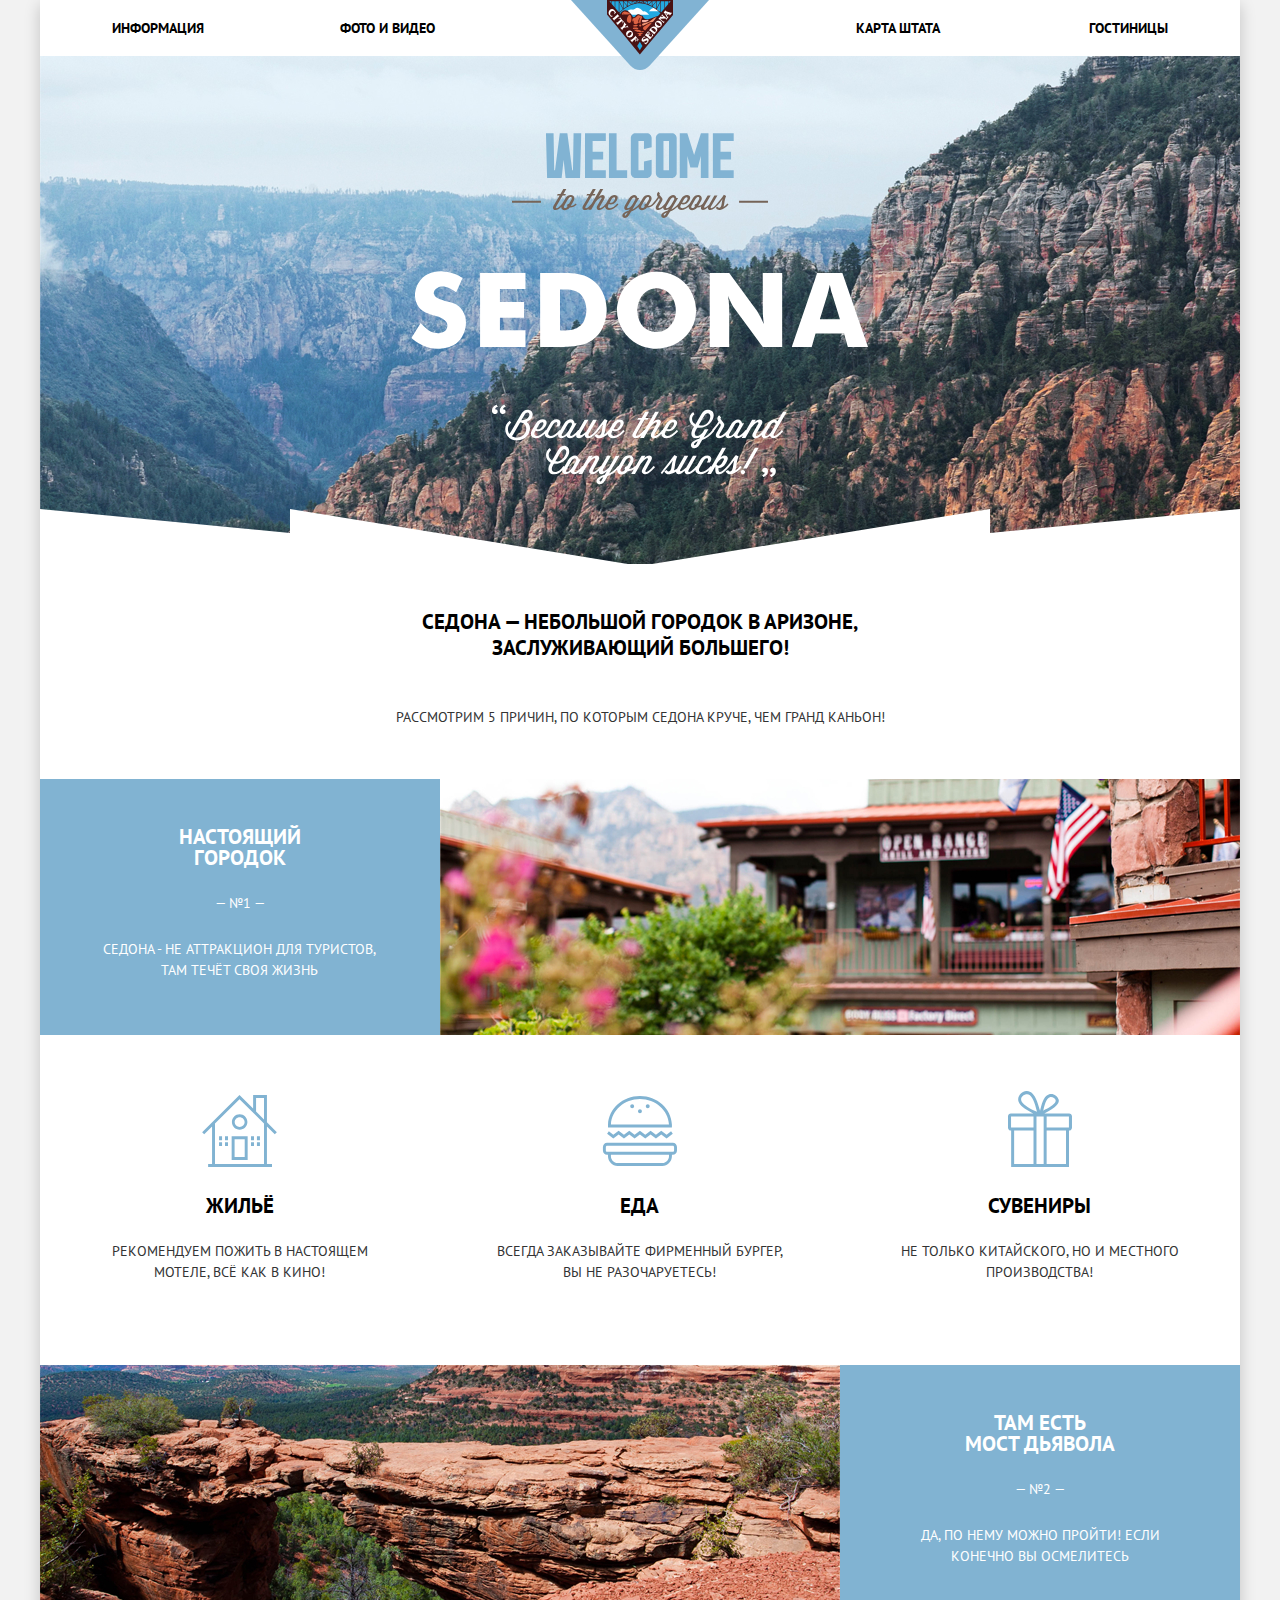
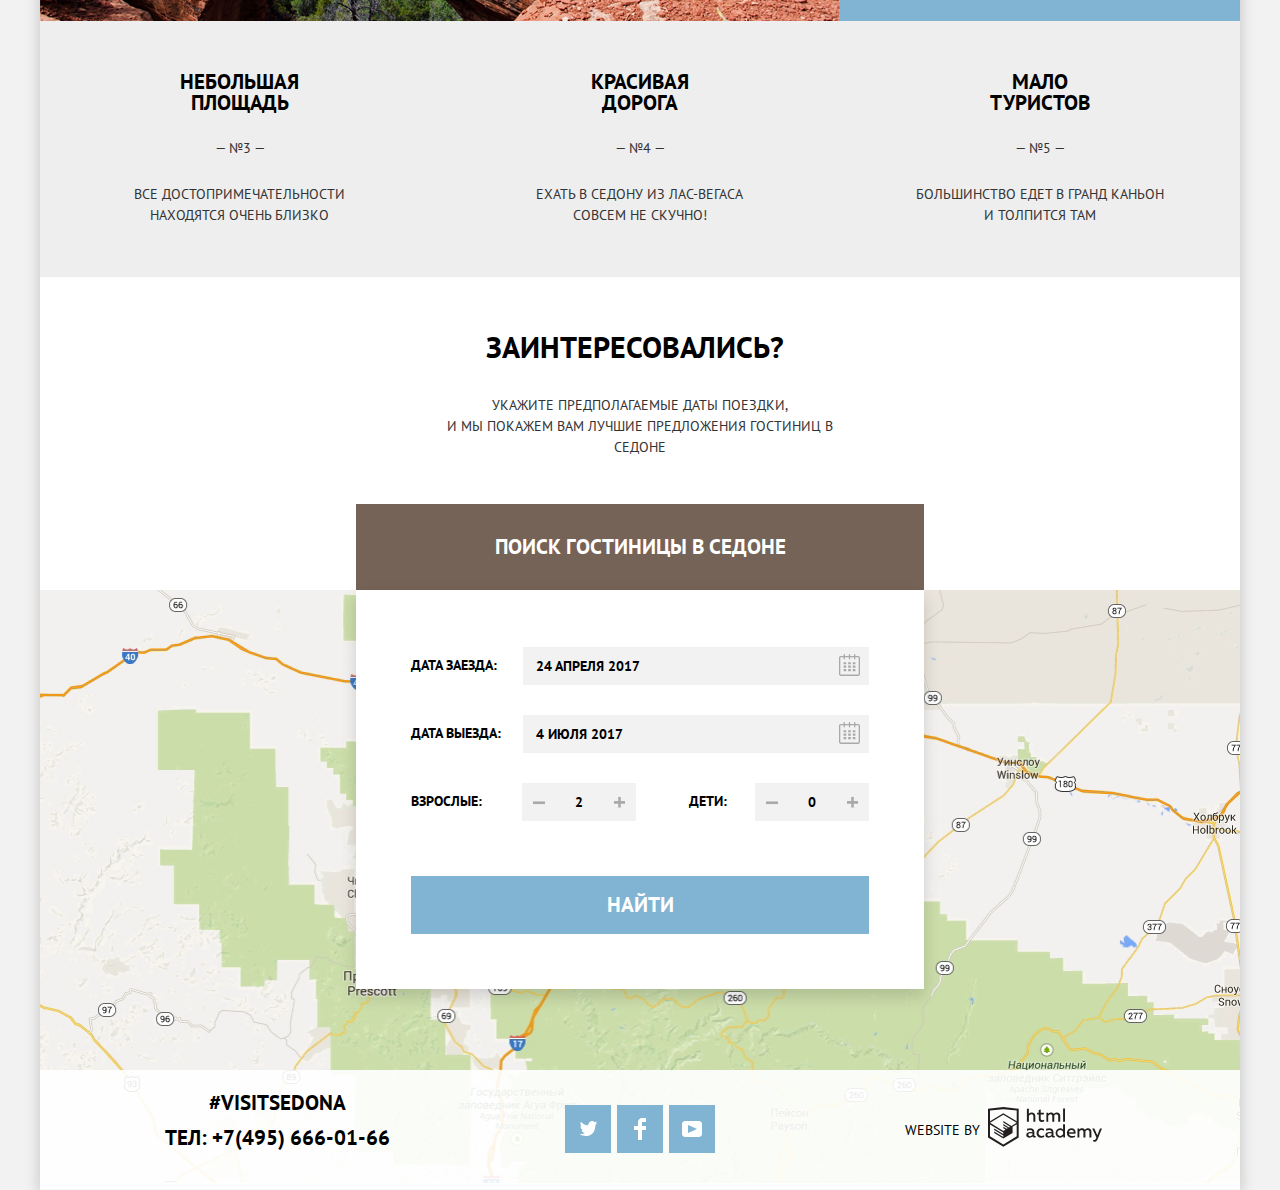
==== index.html @ cb733589 "Добавляет доступную верстку главной страницы" ====
<!DOCTYPE html>
<html class="page" lang="ru">
  <head>
    <meta charset="utf-8">
    <title>HTML Academy: Седона</title>
    <link rel="icon" href="favicon.ico">
    <link rel="apple-touch-icon" href="img/152.png">
    <link href="css/normalize.css" rel="stylesheet">
    <link href="css/style.css" rel="stylesheet">
  </head>

  <body class="container">

    <header class="main-header">
      <nav class="main-navigation">
        <a class="main-header-logo">
          <img src="img/logo.svg" width="138" height="70" alt="Герб города Седона">
        </a>
        <ul class="site-navigation">
          <li class="site-navigation-item"><a href="#">Информация</a></li>
          <li class="site-navigation-item"><a href="#">Фото и видео</a></li>
          <li class="site-navigation-item"><a href="#">Карта штата</a></li>
          <li class="site-navigation-item"><a href="catalog.html">Гостиницы</a></li>
        </ul>
      </nav>
    </header>

    <main class="main-content">
      <h1 class="main-definition">Седона — небольшой городок в Аризоне, заслуживающий большего!</h1>
      <p class="main-description">Рассмотрим 5 причин, по которым Седона круче, чем гранд каньон!</p>
      <section class="features">
        <h2 class="hidden">Достоинства Седоны</h2>
        <ul class="features-list">
          <li class="feature-item first">
            <div class="feature-description">
              <h3>Настоящий городок</h3>
              <p class="feature-number">— №1 —</p>
              <p class="feature-clarification">Седона - не аттракцион для туристов, там течёт своя жизнь</p>
            </div>
            <img class="feature-image" src="img/everyday-life.jpg" width="800" height="256" alt="Повседневная жизнь в Седоне">
            <ul class="subfeatures-list">
              <li class="subfeatures-item housing">
                <h3>Жильё</h3>
                <p class="feature-clarification">Рекомендуем пожить в настоящем мотеле, всё как в кино!</p>
              </li>
              <li class="subfeatures-item food">
                <h3>Еда</h3>
                <p class="feature-clarification">Всегда заказывайте фирменный бургер, вы не разочаруетесь!</p>
              </li>
              <li class="subfeatures-item souvenirs">
                <h3>Сувениры</h3>
                <p class="feature-clarification">Не только китайского, но и местного производства!</p>
              </li>
            </ul>
          </li>
          <li class="feature-item second">
            <div class="feature-description">
              <h3>Там есть Мост дьявола</h3>
              <p  class="feature-number"> — №2 —</p>
              <p class="feature-clarification">Да, по нему можно пройти! Если конечно вы осмелитесь</p>
            </div>
            <img class="feature-image" src="img/devil-bridge.jpg" width="800" height="256" alt="Мост Дьявола">
          </li>
          <li class="feature-item-no-pic">
            <h3>Небольшая площадь</h3>
            <p  class="feature-number">— №3 —</p>
            <p class="feature-clarification">Все достопримечательности находятся очень близко</p>
          </li>
          <li class="feature-item-no-pic">
            <h3>Красивая дорога</h3>
            <p  class="feature-number">— №4 —</p>
            <p class="feature-clarification">Ехать в седону из Лас-Вегаса совсем не скучно!</p>
          </li>
          <li class="feature-item-no-pic">
            <h3>Мало туристов</h3>
            <p  class="feature-number">— №5 —</p>
            <p class="feature-clarification">Большинство едет в гранд каньон и толпится там</p>
          </li>
        </ul>
      </section>
      <section class="hotel">
        <p class="hotel-interest">Заинтересовались?</p>
        <p class="clarification">Укажите предполагаемые даты поездки,<br> и мы покажем вам лучшие предложения гостиниц в Cедоне</p>
        <h2 class="hidden">Поиск гостиницы в Седоне</h2>
        <a class="hotel-search" href="form.html">Поиск гостиницы в Седоне</a>
        <form class="hotel-form" method="post" action="https://echo.htmlacademy.ru">
          <div class="hotel-field">
            <label class="hotel-form-arrival" for="arrival">Дата заезда:</label>
            <div class="hotel-form-field">
              <button class="hotel-calendar" type="button">
                <svg width="21" height="23" viewBox="0 0 21 23" fill="none" xmlns="http://www.w3.org/2000/svg">
                  <path fill-rule="evenodd" clip-rule="evenodd" d="M16.406 3.02498H19.251C20.217 3.02498 21 3.84698 21 4.86198V21.164C21 22.179 20.217 23 19.251 23H1.75C0.784 23 0 22.179 0 21.164V4.86198C0 3.84698 0.784 3.02498 1.75 3.02498H4.593V1.64798C4.593 1.26698 4.887 0.958984 5.25 0.958984C5.612 0.958984 5.906 1.26698 5.906 1.64798V3.02498H9.844V1.64798C9.844 1.26698 10.138 0.958984 10.501 0.958984C10.862 0.958984 11.156 1.26698 11.156 1.64798V3.02498H15.094V1.64798C15.094 1.26698 15.387 0.958984 15.75 0.958984C16.112 0.958984 16.406 1.26698 16.406 1.64798V3.02498ZM19.5646 21.484C19.6466 21.3979 19.691 21.2828 19.688 21.164H19.689V4.86198C19.689 4.60898 19.493 4.40298 19.252 4.40298H16.407V5.78098C16.407 6.16198 16.113 6.46998 15.751 6.46998C15.388 6.46998 15.095 6.16198 15.095 5.78098V4.40298H11.157V5.78098C11.157 6.16198 10.863 6.46998 10.502 6.46998C10.139 6.46998 9.845 6.16198 9.845 5.78098V4.40298H5.907V5.78098C5.907 6.16198 5.613 6.46998 5.251 6.46998C4.888 6.46998 4.594 6.16198 4.594 5.78098V4.40298H1.75C1.50263 4.40953 1.30696 4.61458 1.312 4.86198V21.164C1.30696 21.4114 1.50263 21.6164 1.75 21.623H19.251C19.3698 21.6201 19.4826 21.5701 19.5646 21.484Z" fill="#A9A9A9"/>
                  <path fill-rule="evenodd" clip-rule="evenodd" d="M4.59399 9.2251H7.21899V11.2911H4.59399V9.2251ZM4.59399 12.6681H7.21899V14.7351H4.59399V12.6681ZM7.21899 16.1121H4.59399V18.1781H7.21899V16.1121ZM9.18799 16.1121H11.813V18.1781H9.18799V16.1121ZM11.813 12.6681H9.18799V14.7351H11.813V12.6681ZM9.18799 9.2251H11.813V11.2911H9.18799V9.2251ZM16.406 16.1121H13.781V18.1781H16.406V16.1121ZM13.781 12.6681H16.406V14.7351H13.781V12.6681ZM16.406 9.2251H13.781V11.2911H16.406V9.2251Z" fill="#A9A9A9"/>
                </svg>
              </button>
              <input class="hotel-input-date" type="text" id="arrival" placeholder="24 апреля 2017">
            </div>
          </div>
          <div class="hotel-field">
            <label class="hotel-form-departure" for="departure">Дата выезда:</label>
            <div class="hotel-form-field">
              <button class="hotel-calendar" type="button">
                <svg width="21" height="23" viewBox="0 0 21 23" fill="none" xmlns="http://www.w3.org/2000/svg">
                  <path fill-rule="evenodd" clip-rule="evenodd" d="M16.406 3.02498H19.251C20.217 3.02498 21 3.84698 21 4.86198V21.164C21 22.179 20.217 23 19.251 23H1.75C0.784 23 0 22.179 0 21.164V4.86198C0 3.84698 0.784 3.02498 1.75 3.02498H4.593V1.64798C4.593 1.26698 4.887 0.958984 5.25 0.958984C5.612 0.958984 5.906 1.26698 5.906 1.64798V3.02498H9.844V1.64798C9.844 1.26698 10.138 0.958984 10.501 0.958984C10.862 0.958984 11.156 1.26698 11.156 1.64798V3.02498H15.094V1.64798C15.094 1.26698 15.387 0.958984 15.75 0.958984C16.112 0.958984 16.406 1.26698 16.406 1.64798V3.02498ZM19.5646 21.484C19.6466 21.3979 19.691 21.2828 19.688 21.164H19.689V4.86198C19.689 4.60898 19.493 4.40298 19.252 4.40298H16.407V5.78098C16.407 6.16198 16.113 6.46998 15.751 6.46998C15.388 6.46998 15.095 6.16198 15.095 5.78098V4.40298H11.157V5.78098C11.157 6.16198 10.863 6.46998 10.502 6.46998C10.139 6.46998 9.845 6.16198 9.845 5.78098V4.40298H5.907V5.78098C5.907 6.16198 5.613 6.46998 5.251 6.46998C4.888 6.46998 4.594 6.16198 4.594 5.78098V4.40298H1.75C1.50263 4.40953 1.30696 4.61458 1.312 4.86198V21.164C1.30696 21.4114 1.50263 21.6164 1.75 21.623H19.251C19.3698 21.6201 19.4826 21.5701 19.5646 21.484Z" fill="#A9A9A9"/>
                  <path fill-rule="evenodd" clip-rule="evenodd" d="M4.59399 9.2251H7.21899V11.2911H4.59399V9.2251ZM4.59399 12.6681H7.21899V14.7351H4.59399V12.6681ZM7.21899 16.1121H4.59399V18.1781H7.21899V16.1121ZM9.18799 16.1121H11.813V18.1781H9.18799V16.1121ZM11.813 12.6681H9.18799V14.7351H11.813V12.6681ZM9.18799 9.2251H11.813V11.2911H9.18799V9.2251ZM16.406 16.1121H13.781V18.1781H16.406V16.1121ZM13.781 12.6681H16.406V14.7351H13.781V12.6681ZM16.406 9.2251H13.781V11.2911H16.406V9.2251Z" fill="#A9A9A9"/>
                </svg>
              </button>
              <input class="hotel-input-date" type="text" id="departure" placeholder="4 июля 2017">
            </div>
          </div>
          <div class="hotel-field">
            <label class="hotel-label-adults" for="adults">Взрослые:</label>
            <div class="hotel-counter-wrapper">
              <button class="hotel-counter-add" type="button">
                <svg width="11" height="11" viewBox="0 0 11 11" fill="none" xmlns="http://www.w3.org/2000/svg">
                  <path fill-rule="evenodd" clip-rule="evenodd" d="M4.23086 6.76932V11H6.76932V6.76932H11V4.23086H6.76932V0H4.23085V4.23086H0V6.76932H4.23086Z" fill="#A9A9A9"/>
                </svg>
              </button>
              <button class="hotel-counter-del" type="button">
                <svg width="12" height="3" viewBox="0 0 12 3" fill="none" xmlns="http://www.w3.org/2000/svg">
                  <rect width="12" height="3" fill="#A9A9A9"/>
                </svg>
              </button>
              <input class="hotel-input-people" type="text" id="adults" placeholder="2">
            </div>
            <label class="hotel-label-children" for="children">Дети:</label>
            <div class="hotel-counter-wrapper">
              <button class="hotel-counter-add" type="button">
                <svg width="11" height="11" viewBox="0 0 11 11" fill="none" xmlns="http://www.w3.org/2000/svg">
                  <path fill-rule="evenodd" clip-rule="evenodd" d="M4.23086 6.76932V11H6.76932V6.76932H11V4.23086H6.76932V0H4.23085V4.23086H0V6.76932H4.23086Z" fill="#A9A9A9"/>
                </svg>
              </button>
              <button class="hotel-counter-del" type="button">
                <svg width="12" height="3" viewBox="0 0 12 3" fill="none" xmlns="http://www.w3.org/2000/svg">
                  <rect width="12" height="3" fill="#A9A9A9"/>
                </svg>
              </button>
              <input class="hotel-input-people" type="text" id="children" placeholder="0">
            </div>
          </div>
          <button class="hotel-find-button" type="submit">Найти</button>
        </form>
      </section>
      <section class="map">
        <img src="img/map.png" width="1200" height="594" alt="Седона на карте США">
      </section>
    </main>

    <footer class="main-footer">
      <section class="footer-contacts">
        <h2 class="hidden">Контакты</h2>
        <p class="hashtag">#visitsedona</p>
        <p class="telephone">тел: <a href="tel:+74956660166">+7(495) 666-01-66</a></p>
      </section>
      <section class="footer-socials">
        <h2 class="hidden">Мы в социальных сетях</h2>
        <ul>
          <li>
            <a class="social-button" href="#">
              <span class="hidden">Twitter</span>
              <svg aria-hidden="true" focusable="false" width="17" height="17" viewBox="0 0 17 17" fill="none" xmlns="http://www.w3.org/2000/svg">
                <path d="M10.95 1.14409C12.635 0.648089 13.934 1.41409 14.527 2.32309C15.2 2.09209 15.858 1.84209 16.538 1.61509C16.5249 2.30145 16.2117 2.94761 15.681 3.38309C16.366 3.55309 16.985 2.89209 16.985 2.89209C16.816 3.89209 15.979 4.68009 15.422 4.91609C15.191 11.6661 12.247 16.1331 5.34498 15.9981H4.89898C4.48898 15.9981 0.734977 15.5381 0.000976562 14.1111C2.27198 14.3071 3.89398 13.6891 4.69398 12.9341C3.73398 12.6341 2.01498 12.4571 1.71498 9.98409C2.06398 10.0901 2.27898 10.2121 2.90498 10.1031C1.70498 9.24709 0.373977 8.53009 0.447977 6.33009C0.732977 6.65809 1.51498 6.86609 1.78798 6.80209C1.08498 6.56109 -0.182023 3.44209 0.893977 1.85009C2.71198 3.70409 4.62898 5.45609 8.04598 5.62309C8.25398 3.33009 9.18298 1.79309 10.95 1.14409Z" fill="white"/>
              </svg>
            </a>
          </li>
          <li>
            <a class="social-button" href="#">
              <span class="hidden">Facebook</span>
              <svg aria-hidden="true" focusable="false" width="12" height="22" viewBox="0 0 12 22" fill="none" xmlns="http://www.w3.org/2000/svg">
                <path d="M12 4V0H8C5.79086 0 4 1.79086 4 4V8H0V12H4V22H8V12H12V8H8V4H12Z" fill="white"/>
              </svg>
            </a>
          </li>
          <li>
            <a class="social-button" href="#">
              <span class="hidden">YouTube</span>
              <svg aria-hidden="true" focusable="false" width="20" height="16" viewBox="0 0 20 16" fill="none" xmlns="http://www.w3.org/2000/svg">
                <path fill-rule="evenodd" clip-rule="evenodd" d="M3 0H17C18.65 0 20 1.35 20 3V13C20 14.65 18.65 16 17 16H3C1.35 16 0 14.65 0 13V3C0 1.35 1.35 0 3 0ZM6.027 4.002V11.998L15.014 8L6.027 4.002Z" fill="white"/>
              </svg>
            </a>
          </li>
        </ul>
      </section>
      <p class="footer-copyright">
        Website by
        <a href="https://htmlacademy.ru/intensive/htmlcss">
          <svg class="footer-copyright-logo" width="115" height="41" viewBox="0 0 115 41" fill="none" xmlns="http://www.w3.org/2000/svg">
            <path fill-rule="evenodd" clip-rule="evenodd" d="M15.5197 1.05737H15.3509L0 2.71895V31.4945L15.3509 40.8382L30.7018 31.4945V2.71895L15.5197 1.05737ZM77.0183 2.62185H75.0876V15.7311H77.0183V2.62185ZM40.8619 2.63264V7.76843C41.6131 6.9864 42.6386 6.5436 43.7105 6.53843C44.6823 6.47908 45.6329 6.84495 46.3253 7.54479C47.0177 8.24462 47.3866 9.21244 47.3399 10.2068V15.7634H45.367V10.4658C45.4231 9.94897 45.2754 9.43059 44.9566 9.02553C44.6377 8.62047 44.174 8.36218 43.6683 8.3079H43.3518C42.3456 8.36979 41.4321 8.9295 40.9041 9.80764V15.7634H38.8995V2.63264H40.8619ZM77.0183 31.4837H75.2775V30.0595C74.4828 31.1353 73.23 31.7538 71.9119 31.7211C69.4751 31.5528 67.5825 29.4822 67.5825 26.9845C67.5825 24.4867 69.4751 22.4162 71.9119 22.2479C73.1195 22.2052 74.2818 22.7203 75.0771 23.6505V18.3205H77.0183V31.4837ZM47.0656 30.0595C47.263 30.0515 47.4583 30.0152 47.6459 29.9516V31.3866C47.2482 31.5404 46.826 31.6172 46.4009 31.6132C45.6482 31.6769 44.9394 31.2429 44.639 30.5342C43.7036 31.31 42.5302 31.7227 41.3261 31.6995C39.733 31.6995 38.256 30.804 38.256 28.9482C38.256 26.65 40.3661 25.9379 42.1702 25.9379C42.9402 25.9505 43.707 26.0408 44.4596 26.2076V25.884C44.4596 24.805 43.6578 23.9742 42.1491 23.9742C41.0585 23.9764 39.9804 24.2116 38.9839 24.6647V22.8305C40.0678 22.451 41.204 22.2506 42.3495 22.2371C44.8394 22.2371 46.3693 23.4455 46.3693 26.1753V29.4121C46.3546 29.5668 46.401 29.721 46.4981 29.8406C46.5951 29.9601 46.7349 30.035 46.8862 30.0487H47.0656V30.0595ZM40.2711 28.8403C40.298 29.229 40.4761 29.5905 40.7655 29.844C41.055 30.0974 41.4317 30.2217 41.8115 30.189H41.9275C42.8819 30.1906 43.7973 29.8022 44.4702 29.11V27.5779C43.842 27.4414 43.2026 27.3655 42.5605 27.3513C41.5055 27.3513 40.2817 27.7074 40.2817 28.8403H40.2711ZM56.0229 22.9384C55.1962 22.4632 54.2596 22.2246 53.3115 22.2479H52.9422C51.7332 22.2873 50.5891 22.8166 49.7619 23.7192C48.9347 24.6218 48.4923 25.8236 48.5321 27.06V27.5024C48.6957 30.0004 50.805 31.8921 53.2482 31.7318C54.2519 31.7555 55.2477 31.5452 56.1601 31.1168V29.2718C55.3769 29.7215 54.4945 29.9591 53.5963 29.9624C52.5199 30.0288 51.4963 29.4793 50.9385 28.5356C50.3806 27.5918 50.3806 26.4095 50.9385 25.4658C51.4963 24.522 52.5199 23.9725 53.5963 24.039C54.461 24.0357 55.3066 24.2989 56.0229 24.7942V22.9384ZM66.1514 30.0595C66.3488 30.0515 66.5441 30.0152 66.7317 29.9516V31.3866C66.334 31.5404 65.9118 31.6172 65.4867 31.6132C64.734 31.6769 64.0252 31.2429 63.7248 30.5342C62.7894 31.31 61.616 31.7227 60.4119 31.6995C58.8188 31.6995 57.3417 30.804 57.3417 28.9482C57.3417 26.65 59.4518 25.9379 61.256 25.9379C62.0259 25.9505 62.7928 26.0408 63.5454 26.2076V25.884C63.5454 24.805 62.7436 23.9742 61.2349 23.9742C60.1443 23.9764 59.0662 24.2116 58.0697 24.6647V22.8305C59.1536 22.451 60.2897 22.2506 61.4353 22.2371C63.9252 22.2371 65.455 23.4455 65.455 26.1753V29.4121C65.4404 29.5668 65.4868 29.721 65.5838 29.8406C65.6809 29.9601 65.8207 30.035 65.972 30.0487H66.1514V30.0595ZM59.855 29.8481C59.5632 29.5943 59.3837 29.2311 59.3569 28.8403H59.378C59.378 27.7074 60.5385 27.3513 61.6569 27.3513C62.299 27.3655 62.9383 27.4414 63.5665 27.5779V29.11C62.8937 29.8022 61.9782 30.1906 61.0239 30.189H60.9078C60.5263 30.2247 60.1469 30.1019 59.855 29.8481ZM69.3271 26.9305C69.3271 25.2859 70.6308 23.9526 72.239 23.9526L72.2601 24.0066C73.4742 24.0066 74.5742 24.7382 75.0665 25.8732V28.0311C74.5856 29.1871 73.4673 29.9296 72.239 29.9084C70.6308 29.9084 69.3271 28.5752 69.3271 26.9305ZM83.3486 22.2479C86.8408 22.2479 88.0541 25.1395 87.4844 27.7397H80.922C81.1436 29.3582 82.6839 30.0163 84.2876 30.0163C85.2509 30.0196 86.2027 29.8021 87.0729 29.3797V31.1061C86.0736 31.5421 84.9939 31.7519 83.9078 31.7211C81.2385 31.7211 78.8963 30.189 78.8963 26.9521C78.8362 25.7502 79.2482 24.5736 80.0408 23.6841C80.8334 22.7945 81.9408 22.2658 83.1165 22.2155H83.3486V22.2479ZM80.8693 26.1753C80.9704 24.8237 82.1216 23.8104 83.4436 23.9095H83.4858C84.1064 23.8531 84.7196 24.08 85.1612 24.5295C85.6028 24.979 85.8275 25.6051 85.7752 26.24H80.8693V26.1753ZM89.489 31.4621V22.4961H91.2298V23.575C91.9777 22.7197 93.041 22.2229 94.1628 22.2047C95.2951 22.1328 96.3712 22.7163 96.9482 23.7153C97.7407 22.8335 98.8477 22.3161 100.018 22.2803C100.952 22.2327 101.859 22.6011 102.507 23.2901C103.154 23.9792 103.478 24.9213 103.394 25.8732V31.4837H101.39V25.9271C101.437 25.4734 101.306 25.0191 101.024 24.6647C100.743 24.3104 100.336 24.0852 99.8917 24.039H99.6174C98.7512 24.0941 97.9525 24.536 97.4335 25.2474V31.4837H95.4289V25.9271C95.4728 25.47 95.3357 25.0139 95.0481 24.6611C94.7606 24.3082 94.3467 24.088 93.8991 24.0497H93.6881C92.7466 24.1344 91.8915 24.6449 91.3564 25.4416V31.5161H89.5312L89.489 31.4621ZM113.977 22.4745H111.972L109.324 29.2718L106.306 22.4853H104.196L108.417 31.5484L108.237 32.0016C107.72 33.3611 107.003 34.0516 106.053 34.0516C105.75 34.0548 105.447 34.0112 105.156 33.9221V35.6161C105.536 35.7125 105.926 35.7632 106.317 35.7671C107.646 35.7671 108.902 35.0226 109.851 32.6813L113.977 22.4745ZM52.689 6.78658V3.54974L50.7266 4.01369V6.73264H49.144V8.49132H50.7899V12.9905C50.7231 13.817 51.0244 14.6301 51.61 15.2038C52.1955 15.7775 53.0028 16.0505 53.8073 15.9468C54.5996 15.9535 55.3875 15.8259 56.139 15.5692V13.8429C55.5727 14.0781 54.9672 14.199 54.356 14.199C53.2165 14.199 52.689 13.8105 52.689 12.6237V8.5129H55.8541V6.78658H52.689ZM58.3862 15.7526V6.75421H60.1376V7.83316C60.8811 6.97655 61.9403 6.476 63.0601 6.45211C64.1624 6.38099 65.2146 6.93142 65.8032 7.88711C66.5958 7.00534 67.7028 6.48794 68.8734 6.45211C69.8138 6.41462 70.7233 6.79859 71.364 7.50353C72.0046 8.20846 72.3126 9.16418 72.2073 10.1205V15.7418H70.2028V10.1853C70.2499 9.73151 70.1184 9.27721 69.8373 8.92287C69.5561 8.56853 69.1485 8.34334 68.7046 8.29711H68.4619C67.5957 8.35228 66.797 8.7942 66.278 9.50553V15.7418H64.2734V10.1853C64.3206 9.73151 64.1891 9.27721 63.9079 8.92287C63.6268 8.56853 63.2191 8.34334 62.7752 8.29711H62.5326C61.5911 8.38181 60.736 8.89229 60.2009 9.68895V15.7634H58.3862V15.7526ZM28.6972 30.3033L28.7078 30.2968L28.6972 30.3184V30.3033ZM28.6972 18.3205V30.3033L15.3509 38.4321L2.00459 30.3184V18.5147L15.2876 26.6068V28.0311L6.18257 22.5284V23.9418L15.3404 29.5632V31.0629L6.19312 25.4955V26.9521L15.3509 32.5734L24.5826 26.9197V20.8129L28.6972 18.3205ZM28.7078 16.7776L25.0362 18.9355L23.3482 20.0145L15.3087 15.0837V16.4971L22.156 20.7266L22.0083 20.8237L20.9532 21.4063L15.2876 17.9537V19.3995L19.761 22.1184L18.706 22.8413L15.3298 20.7913V22.2047L17.5454 23.5426L15.2982 24.9021L2.11009 16.864L15.3087 8.72869L28.7078 16.7776ZM15.2876 7.27211L28.7078 15.3534V4.56395L15.3615 3.12895L2.01514 4.56395V15.3534L15.2876 7.27211Z" fill="#231F20"/>
          </svg>
        </a>
      </p>
    </footer>

  </body>
</html>
---- css/style.css ----
/* Fonts */
@font-face {
  font-family: "PT Sans";
  src: url("../fonts/PTSans.woff2") format("woff2"), url("../fonts/PTSans.woff") format("woff");
  font-weight: 400;
  font-style: normal;
}

@font-face {
  font-family: "PT Sans";
  src: url("../fonts/PTSans-Bold.woff2") format("woff2"), url("../fonts/PTSans-Bold.woff") format("woff");
  font-weight: 700;
  font-style: normal;
}

/* Global */

.container {
  max-width: 1200px;
  margin: 0 auto;
  padding: 0;
  box-sizing: border-box;
  text-align: center;
  box-shadow: 0px 5px 15px rgba(0, 1, 1, 0.2);
  font-family: "PT Sans", Arial, sans-serif;
  font-size: 14px;
  line-height: 21px;
  font-weight: 700;
  color: var(--basic-black);
  text-transform: uppercase;
  background-color: var(--basic-lightblue);
  background-image: url("../img/index-background.jpg");
  background-position-y: 56px;
  background-repeat: no-repeat;
}

.main-header {
  min-height: 551px;
  background-image: url("../img/welcome.svg");
  background-repeat: no-repeat;
  background-position: center;
  background-position-y: 133px;
  min-height: 564px;
}

.main-header-logo{
  position: absolute;
  left: 50%;
  transform: translateX(-50%);
  margin: 0;
  padding: 0;
}

.main-content {
  background-color: var(--basic-white);
}

.catalog-container {
  background-image: none;
}

.catalog-container .main-navigation::after {
  display: none;
}

.catalog-header {
  background-image: none;
  min-height: 100%;
}

a {
  text-decoration: none;
  margin: 0;
  padding: 0;
}

img {
  max-width: 100%;
  height: auto;
  object-fit: cover;
}

.page {
  height: 100%;
  background-color: var(--basic-lightgrey);
}

.hidden {
  position: absolute;
  width: 1px;
  height: 1px;
  margin: -1px;
  border: 0;
  padding: 0;
  white-space: nowrap;
  clip-path: inset(100%);
  clip: rect(0 0 0 0);
  overflow: hidden;
}

/* Variables */
:root {
  --basic-white: #ffffff;
  --basic-lightblue: #81b3d2;
  --basic-dark: #766357;
  --basic-grey: #eeeeee;
  --basic-lightgrey: #f2f2f2;
  --basic-black: #000000;

  --special-extra-lightblue:  #669ec0;
  --special-deep-lightblue: #5496bd;
  --special-extra-dark: #604e43;
  --special-deep-dark: #503e33;
  --special-extra-lightgrey: #ebebeb;
  --special-deep-lightgrey: #e5e5e5;
  --special-neutral: #a9a9a9;
  --special-black: #333333;
  --special-darkgrey: #6a6a6a;
  --special-lightgrey: #cacaca;
  --special-deep-grey: #666666;
}


.main-definition {
  font-size: 21px;
  line-height: 26px;
  padding: 0 365px;
  padding-top: 44.5px;
  margin: 0;
  margin-bottom: 29px;
}

.main-description {
  color: var(--special-black);
  font-weight: 400;
  padding-bottom: 51px;
  padding-top: 17px;
  margin: 0;
}

/* Main navigation */

.main-navigation {
  position: relative;
  font-size: 14px;
  line-height: 26px;
  color: var(--basic-black);
  background-color: var(--basic-white);
}

.main-navigation::after {
  content: " ";
  background-image: url("../img/cutter.svg");
  position: absolute;
  width: 100%;
  height: 57px;
  top: 509px;
  left: 0;
  right: 0;
  bottom: 0;
}

.site-navigation {
  display: flex;
  flex-direction: row;
  flex-wrap: wrap;
  list-style: none;
  margin: 0;
  padding: 0;
  padding-top: 15px;
  padding-bottom: 15px;
  background-color: var(--basic-white);
}

.site-navigation a {
  color: var(--basic-black);
}

.site-navigation a:hover {
  color: var(--basic-lightblue);
}

.site-navigation a:active {
  color: var(--special-neutral);
}

.site-navigation .active {
  color: var(--basic-dark);
}

.site-navigation-item {
  width: 25%;
  box-sizing: border-box;
}

.site-navigation-item:nth-child(1) {
  text-align: left;
  padding-left: 72px;
}

.site-navigation-item:nth-child(2) {
  text-align: left;
}

.site-navigation-item:nth-child(3) {
  text-align: right;
}

.site-navigation-item:nth-child(4) {
  text-align: right;
  padding-right: 72px;
}

.site-navigation-item:nth-child(5) {
  text-align: left;
  padding-left: 72px;
}

.site-navigation-item:nth-child(6) {
  text-align: left;
}

.site-navigation-item:nth-child(7) {
  text-align: right;
}

.site-navigation-item:nth-child(8) {
  text-align: right;
  padding-right: 72px;
}

/* Features */

.features-list {
  list-style: none;
  display: grid;
  grid-template-columns: 33.33% 33.33% 33.34%;
  margin: 0;
  padding: 0;
}

.feature-item h3 {
  font-size: 21px;
  color: var(--basic-white);
  margin: 0 auto;
  padding: 0;
  max-width: 150px;
  padding-top: 47px;
}

.feature-item {
  background-color: var(--basic-lightblue);
  color: var(--basic-white);
  font-size: 14px;
  font-weight: 400;
  text-align: center;
}

.first {
  grid-column: 1 / -1;
  display: flex;
  flex-direction: row;
  flex-wrap: wrap;
  align-items: flex-start;
}

.second {
  grid-column: 1 / -1;
  display: flex;
  flex-direction: row;
  flex-wrap: wrap;
  align-items: flex-start;
}

.feature-description {
  width: 33.33%;
}

.feature-image {
  flex-grow: 1;
  width: 66.67%;
}

.feature-number {
  margin: 0;
  padding: 0;
  padding-top: 25px;
}

.feature-clarification {
  margin: 0;
  padding: 0;
  padding: 25px 49px;
}

.second .feature-description {
  order: 2;
}

.feature-item-no-pic h3 {
  font-size: 21px;
  color: var(--basic-black);
  margin: 0 auto;
  padding: 0;
  max-width: 150px;
}

.feature-item-no-pic {
  background-color: var(--basic-grey);
  color: var(--special-black);
  font-size: 14px;
  font-weight: 400;
  height: 256px;
  box-sizing: border-box;
  padding-top: 50px;
}

.feature-item-no-pic .feature-clarification {
  padding-left: 71px;
  padding-right: 71px;
}

.subfeatures-list{
  list-style: none;
  background-color: var(--basic-white);
  display: grid;
  grid-template-columns: 1fr 1fr 1fr;
  margin: 0;
  padding: 0;
}

.subfeatures-item h3 {
  font-size: 21px;
  color: var(--basic-black);
  margin: 0 auto;
  padding: 0;
  padding-top: 160px;
  max-width: 150px;
}

.subfeatures-item {
  color: var(--special-black);
  font-size: 14px;
  font-weight: 400;
  padding: 0;
  margin: 0;
}

.subfeatures-item .feature-clarification {
  padding-bottom: 82px;
}

.housing {
  background-image: url("../img/icon-1.svg");
  background-repeat: no-repeat;
  background-position: center 60px;
}

.food {
  background-image: url("../img/icon-2.svg");
  background-repeat: no-repeat;
  background-position: center 61px;
}

.souvenirs {
  background-image: url("../img/icon-3.svg");
  background-repeat: no-repeat;
  background-position: center 55px;
}

/* Hotel search */

.hotel {
  display: flex;
  flex-direction: column;
  align-items: center;
  padding-top: 58px;
  position: relative;
  color: var(--special-black);
  font-size: 14px;
  font-weight: 700;
}

.hotel-interest {
  margin: 0;
  padding-right: 11px;
  margin-bottom: 36px;
  color: var(--basic-black);
  font-size: 30px;
  line-height: 24px;
}

.clarification {
  margin: 0;
  font-weight: 400;
  width: 435px;
  margin-bottom: 46px;
}

.hotel-search {
  background-color: var(--basic-dark);
  color: var(--basic-white);
  font-size: 21px;
  line-height: 26px;
  width: 568px;
  padding: 30px 0;
  box-sizing: border-box;
}

.hotel-search:hover {
  background-color: var(--special-extra-dark);
  color: var(--basic-white);
  font-size: 21px;
  line-height: 26px;
}

.hotel-search:focus {
  background-color: var(--special-deep-dark);
  color: var(--basic-white);
  font-size: 21px;
  line-height: 26px;
  mix-blend-mode: normal;
  opacity: 0.3;
}

.hotel-form {
  display: flex;
  flex-direction: column;
  color: var(--basic-black);
  box-shadow: 0px 7px 15px rgba(0, 1, 1, 0.15);
  background-color: var(--basic-white);
  position: absolute;
  top: 100%;
  left: 50%;
  transform: translateX(-50%);
  z-index: 1;
  padding-left: 55px;
  padding-right: 55px;
  padding-top: 57px;
  padding-bottom: 55px;
  box-sizing: border-box;
  width: 568px;
}

.hotel-form .hotel-field{
  margin: 0;
  display: flex;
  flex-direction: row;
  flex-wrap: nowrap;
  align-items: center;
  justify-content: space-between;
  margin-bottom: 30px;
}

.hotel-form .hotel-field:nth-child(3) {
  margin-bottom: 55px;
}

.hotel-label-children {
  margin-left: 12px;
}

.hotel-field label {
  max-width: 110px;
}

.hotel-input-date {
  border: none;
  text-transform: inherit;
  color: var(--basic-black);
  font-weight: 700;
  background-color: var(--basic-lightgrey);
  border: 2px solid var(--basic-lightgrey);
  width: 346px;
  height: 38px;
  box-sizing: border-box;
  padding-left: 11px;
  padding-right: 40px;
}

.hotel-input-date::placeholder{
  color: var(--basic-black);
}

.hotel-input-date:hover {
  background-color: var(--special-extra-lightgrey);
}

.hotel-input-date:focus {
  background-color: var(--basic-white);
  border: 2px solid var(--special-deep-lightgrey);
  outline: none;
}

.hotel-form-field {
  position: relative;
}

.hotel-calendar {
  position: absolute;
  top: 50%;
  right: 3px;
  transform: translateY(-50%);
  border: none;
  background-color: transparent;
}

.hotel-calendar:hover path {
  fill: var(--basic-black);
}

.hotel-calendar:focus{
  outline: none;
}

.hotel-calendar:active path {
  fill: var(--basic-lightblue);
}


.hotel-counter-wrapper {
  position: relative;
}

.hotel-counter-wrapper:nth-of-type(2) {
  margin-left: -12px;
}

.hotel-counter-add {
  position: absolute;
  top:auto: 50%;
  transform: translateY(60%);
  right: 5px;
  border: none;
  background-color: transparent;
}

.hotel-counter-add:focus {
  outline: none;
}

.hotel-counter-add:hover path {
  fill: var(--basic-black);
}

.hotel-counter-add:active path {
  fill: var(--basic-lightblue);
}

.hotel-counter-del {
  position: absolute;
  top: 50%;
  transform: translateY(-65%);
  left: 5px;
  border: none;
  background-color: transparent;
}

.hotel-counter-del:focus {
  outline: none;
}

.hotel-counter-del:hover rect {
  fill: var(--basic-black);
}

.hotel-counter-del:active rect {
  fill: var(--basic-lightblue);
}

.hotel-input-people {
  text-align: center;
  width: 114px;
  height: 38px;
  box-sizing: border-box;
  border: none;
  font-weight: 700;
  background-color: var(--basic-lightgrey);
}

.hotel-input-people::placeholder{
  color: var(--basic-black);
}

.hotel-input-people:hover {
  background-color: var(--special-extra-lightgrey);
}

.hotel-input-people:focus {
  background-color: var(--basic-white);
  border: 2px solid var(--special-deep-lightgrey);
  outline: none;
}

.hotel-find-button {
  color: var(--basic-white);
  background-color: var(--basic-lightblue);
  border: none;
  padding: 16px 181px;
  font-family: "PT Sans", Arial, sans-serif;
  font-weight: 700;
  font-size: 21px;
  line-height: 26px;
  width: 458px;
  text-transform: uppercase;
}

.hotel-find-button:hover{
  background-color: var(--special-extra-lightblue);
}

.hotel-find-button:focus{
  background-color: var(--special-deep-lightblue);
  mix-blend-mode: normal;
  opacity: 0.3;
}

.map {
  margin-bottom: -119px;
}


/* Hotel filter */

.hotel-filter {
  color: var(--basic-white);
  font-weight: 400;
  font-size: 14px;
  line-height: 21px;
  background-color: var(--basic-lightblue);
  background-image: url("../img/catalog-background.jpg");
  background-position: top center;
  background-repeat: no-repeat;
  background-size: cover;
}

.hotel-filter-form {
  display: flex;
  flex-direction: row;
  flex-wrap: wrap;
  text-align: left;
  padding-left: 72px;
  padding-right: 73px;
  padding-bottom: 32px;
  padding-top: 27px;
}

.hotel-fieldset {
  border: none;
  padding: 0;
  margin: 0;
}

.infrastructure {
  width: 255px;
}

.housing-type {
  width: 260px;
}

.cost-per-day {
  width: 250px;
  align-items: center;
  margin-left: auto;
}

.range-filter {
  padding-top: 11px;
}

.price-controls {
  display: flex;
  justify-content: flex-start;
  border: 2px solid var(--basic-white);
  width: 317px;
  position: relative;
  box-sizing: border-box;
}

.price-controls::before {
  content: "";
  position: absolute;
  left: 50%;
  top: 7px;
  width: 2px;
  height: 22px;
  background-image: url("../img/delimiter.svg");
}

.price-controls label {
  padding-top: 5px;
  padding-bottom: 7px;
}

.min-price {
  padding-left: 68px;
}

.max-price {
  padding-left: 60px;
}

.price-controls input {
  width: 60px;
  border: none;
  background-color: transparent;
}

.price-controls input::placeholder{
  color: var(--basic-white);
}

.range-controls {
  padding-top: 20px;
  position: relative;
}

.range-controls .scale {
  height: 2px;
  background: rgba(255,255,255,0.3);
}

.range-controls .bar {
  width: 70%;
  height: 2px;
  background: var(--basic-white);
}

.range-controls .toggle {
  position: absolute;
  top: 11px;
  left: 0;
  width: 4px;
  height: 4px;
  padding: 0;
  border: 8px solid var(--basic-white);
  background-color: var(--special-neutral);
  border-radius: 50%;
  box-shadow: 0 2px 1px 0 var(--special-neutral);
}

.range-controls .toggle:hover {
  top: 9px;
  border-width: 10px;
}

.range-controls .toggle-min {
  left: 0;
}

.range-controls .toggle-max {
  left: 238px;
}

.hotel-filter-legend {
  font-weight: 700;
  font-size: 16px;
}

.hotel-filter-feature-list {
  list-style: none;
  margin: 0;
  padding: 0;
}

.hotel-filter-feature-list li {
  padding-top: 25px;
  padding-left: 39px;
}

.filter-option label {
  position: relative;
  display: block;
  cursor: pointer;
  user-select: none;
  font-size: 14px;
  line-height: 21px;
}

.filter-input-checkbox + label::before {
  content: "";
  position: absolute;
  left: -39px;
  top: 0;
  width: 18px;
  height: 18px;
  border: 2px solid var(--basic-white);
  border-radius: 5px;
}

.filter-input-checkbox:disabled + label::before {
  content: "";
  position: absolute;
  left: -39px;
  top: 0;
  width: 18px;
  height: 18px;
  border: 2px solid var(--special-darkgrey);
  border-radius: 5px;
}

.filter-input-checkbox:checked + label::after {
  content: "";
  position: absolute;
  top: 0;
  left: -36px;
  width: 23px;
  height: 23px;
  background-image: url("../img/select.svg");
  background-repeat: no-repeat;
}

.filter-input-checkbox:checked:disabled + label::after {
  content: "";
  position: absolute;
  top: 0;
  left: -36px;
  width: 23px;
  height: 23px;
  background-image: url("../img/select-dark.svg");
  background-repeat: no-repeat;
}

.hotel-show {
  background-color: transparent;
  color: var(--basic-white);
  border: 2px solid var(--basic-white);
  width: 137px;
  height: 36px;
  font-family: "PT Sans", Arial, sans-serif;
  font-weight: 400;
  font-size: 14px;
  line-height: 21px;
  text-transform: uppercase;
  margin-top: 33px;
  margin-left: 85px;
}

.hotel-show:hover {
  color: var(--basic-black);
  background-color: var(--basic-white);
}

/* Hotel results */

.hotel-results {
  display: grid;
  grid-template-columns: 1fr 1fr;
  background: var(--basic-white);
}

.hotel-results-found {
  margin: 0;
  padding: 0;
  padding-top: 29px;
  font-size: 21px;
  line-height: 26px;
  text-align: left;
  padding-left: 73px;
}

.sort-menu {
  grid-column: 1 / -1;
  display: flex;
  justify-content: flex-start;
  padding-right: 73px;
}

.button-up {
  margin-right: 11px;
  margin-top: 35px;
  border: none;
  background: none;
  cursor: pointer;
}

.button-up path {
  fill: var(--special-lightgrey);
}

.button-up:hover path {
  fill: var(--basic-black);
}

.button-up:focus {
  outline: none;
}

.button-up:active path {
  fill: var(--basic-lightblue);
}

.button-down {
  margin-top: 35px;
  border: none;
  background: none;
  cursor: pointer;
}

.button-down path {
  fill: var(--basic-lightblue);
}

.button-down:focus {
  outline: none;
}

.button-down:hover path {
  fill: var(--basic-black);
}

.button-down:active path {
  fill: var(--basic-lightblue);
}

.hotel-results-sort {
  list-style: none;
  margin: 0;
  padding: 0;
  padding-left: 46px;
  padding-top: 29px;
  padding-bottom: 34px;
  display: flex;
  flex-direction: row;
  flex-grow: 1;
  justify-content: flex-start;
}

.sort-by {
  margin: 0;
  padding: 0;
  font-weight: 400;
  font-size: 12px;
  line-height: 18px;
}

.hotel-results-sort li:first-child {
  margin-left: 0;
}

.price {
  margin-left: 40px;
  color: var(--basic-lightblue);
}

.category {
  margin-left: 34px;
  border-bottom: 1px dashed var(--basic-black);
  color: var(--basic-black);
  mix-blend-mode: normal;
  opacity: 0.3;
}

.category:hover {
  border-bottom: 1px dashed var(--basic-lightblue);
  color: var(--basic-lightblue);
  opacity: 1;
}

.category:focus {
  border-bottom: none;
  color: var(--basic-black);
  opacity: 1;
}

.hotel-results-list {
  list-style: none;
  margin: 0;
  padding: 0;
  grid-column: 1 / -1;
}

.hotel-results-item {
  font-size: 14px;
  line-height: 21px;
  font-weight: 400;
  border: 1px solid var(--special-deep-lightgrey);
  margin: 0;
  padding: 0;
  padding-left: 73px;
  padding-bottom: 33px;
  display: flex;
  flex-direction: row;
  justify-content: flex-start;
  align-items: flex-end;
  box-sizing: border-box;
}

.hotel-results-item article {
  text-align: left;
  margin: 0;
  padding: 0;
  padding-left: 29px;
  padding-top: 21px;
  flex-grow: 1;
  box-sizing: border-box;
}

.hotel-prestige {
  text-align: right;
  margin: 0;
  padding: 0;
  padding-right: 70px;
  display: flex;
  flex-direction: column;
  align-items: flex-end;
  position: relative;
  display: block;
  box-sizing: border-box;
}

.hotel-rating {
  margin: 0;
  padding: 0;
  background-color: var(--basic-lightgrey);
  color: var(--special-deep-grey);
  padding: 3px 15px;
}

.hotel-stars {
  margin: 0;
  padding: 0;
  color: var(--basic-white);
  padding-bottom: 50px;
}

.hotel-results-item:first-of-type .hotel-prestige::before {
  content: "";
  position: absolute;
  background-image: url("../img/star.svg");
  background-repeat: space;
  width: 89px;
  height: 17px;
  left: 23px;
  top: 10px;
}

.hotel-results-item:nth-of-type(2) .hotel-prestige::before {
  content: "";
  position: absolute;
  background-image: url("../img/star.svg");
  background-repeat: space;
  width: 64px;
  height: 17px;
  left: 48px;
  top: 10px;
}

.hotel-results-item:nth-of-type(3) .hotel-prestige::before {
  content: "";
  position: absolute;
  background-image: url("../img/star.svg");
  background-repeat: space;
  width: 40px;
  height: 17px;
  left: 72px;
  top: 10px;
}

.hotel-header {
  font-size: 21px;
  line-height: 26px;
  margin: 0;
  padding: 0;

}
a .hotel-header {
  color: var(--basic-black);
}

a .hotel-header:hover {
  color: var(--basic-lightblue);
}

a .hotel-header:active {
  color: var(--basic-lightgrey);
}

.hotel-results-wrapper {
  padding-top: 8px;
  padding-bottom: 20px;
  display: flex;
  flex-direction: row;
  align-items: center;
  justify-content: flex-start;
}

.hotel-type {
  margin: 0;
  padding: 0;
  text-align: left;
  width: 114px;
}

.hotel-price {
  margin: 0;
  padding: 0;
  width: 96px;
  text-align: left;
}

.hotel-controls {
  margin: 0;
  padding: 0;
}

.hotel-browse {
  background-color: var(--basic-lightblue);
  color: var(--basic-white);
  font-weight: 700;
  margin: 0;
  padding: 0;
  padding-top: 4px;
  padding-bottom: 4px;
  padding-left: 17px;
  padding-right: 17px;
}

.hotel-browse:hover {
  background-color: var(--special-extra-lightblue);
}

.hotel-browse:active {
  background-color: var(--special-deep-lightblue);
  mix-blend-mode: normal;
  opacity: 0.3;
}

.hotel-book {
  background-color: var(--basic-dark);
  color: var(--basic-white);
  font-weight: 700;
  margin: 0;
  padding: 0;
  padding-top: 4px;
  padding-bottom: 4px;
  padding-left: 17px;
  padding-right: 17px;
}

.hotel-book:hover {
  background-color: var(--special-extra-dark);
}

.hotel-book:active {
  background-color: var(--special-deep-dark);
  mix-blend-mode: normal;
  opacity: 0.3;
}


/* Footer */

.main-footer {
  display: flex;
  flex-direction: row;
  flex-wrap: wrap;
  align-items: flex-start;
  justify-content: space-between;
  background: rgba(255, 255, 255, 0.9);
  position: relative;
  z-index: 1;
  padding-left: 56px;
  padding-right: 55px;
  padding-top: 20px;
  padding-bottom: 35px;
  box-sizing: border-box;
}

.catalog-footer {
  background-color: var(--basic-white);
  background-image: none;
}

.footer-contacts {
  color: var(--basic-black);
  font-size: 21px;
  line-height: 26px;
  box-sizing: border-box;
  width: 33.33%;
}

.hashtag {
  margin: 0;
  margin-bottom: 9px;
}

.telephone {
  margin: 0;
}

.footer-contacts a {
  color: var(--basic-black);
  text-decoration: none;
}

.footer-socials {
  margin: 0;
  padding: 0;
  box-sizing: border-box;
  width: 33.33%;
}

.footer-socials ul {
  list-style: none;
  margin: 0;
  padding: 0;
  display: flex;
  justify-content: center;
  flex-direction: row;
  align-items: center;
  padding-top: 15px;
}

.social-button {
  display: flex;
  justify-content: center;
  align-items: center;
  width: 46px;
  height: 48px;
  background-color: var(--basic-lightblue);
  color: var(--basic-white);
  text-decoration: none;
  margin: 0 3px;
}

.social-button:hover {
  background-color: var(--special-extra-lightblue);
}

.social-button:focus {
  background-color: var(--special-deep-lightblue);
  mix-blend-mode: normal;
  opacity: 0.3;
}

.footer-copyright {
  display: flex;
  flex-direction: row;
  align-items: center;
  justify-content: center;
  font-size: 14px;
  font-weight: 400;
  line-height: 26px;
  box-sizing: border-box;
  width: 33.33%;
  margin: 0;
  padding-top: 16px;
}

.footer-copyright a {
  color: var(--basic-black);
}

.footer-copyright a:hover {
  color: var(--basic-lightblue);
}

.footer-copyright a:focus {
  color: var(--special-lightgrey);
}

.footer-copyright-logo {
  padding-left: 8px;
}

.footer-copyright-logo:hover path {
  fill: var(--basic-lightblue);
}

.footer-copyright-logo:active path {
  fill: var(--special-lightgrey);
}
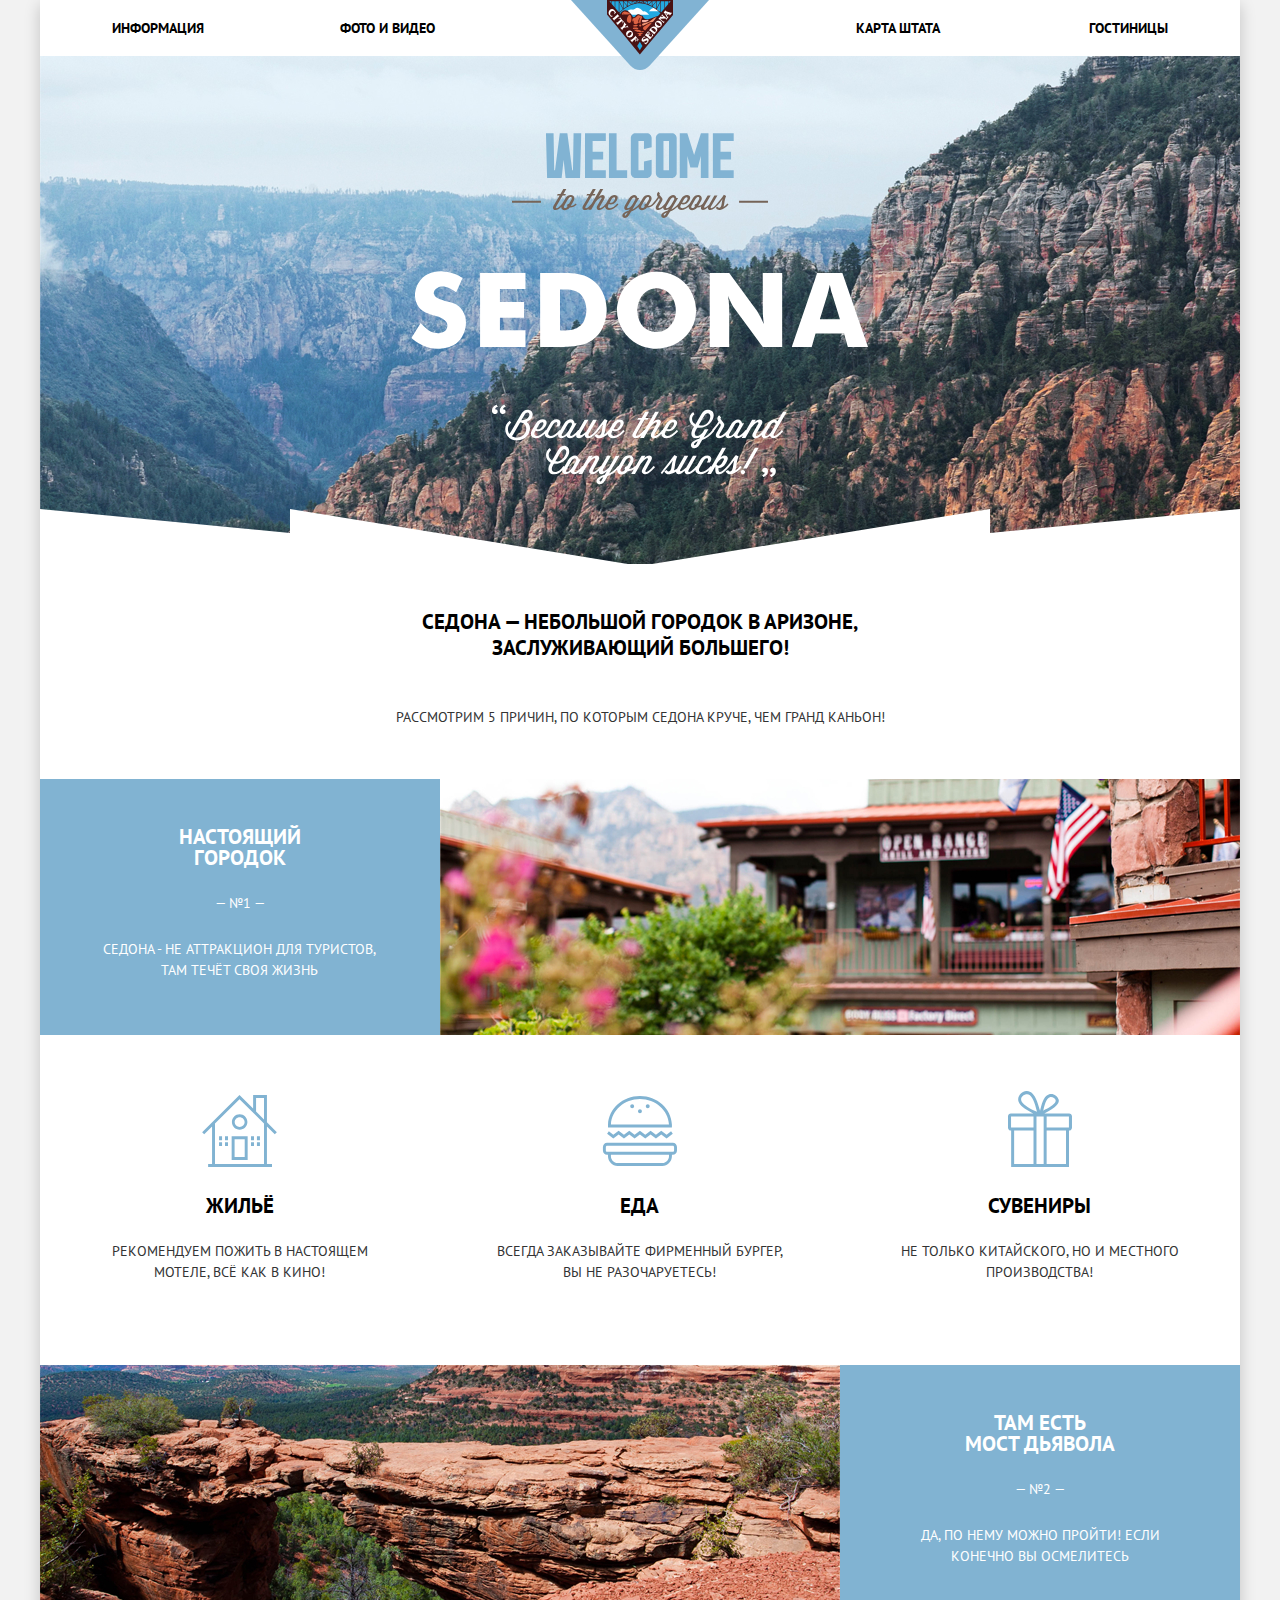
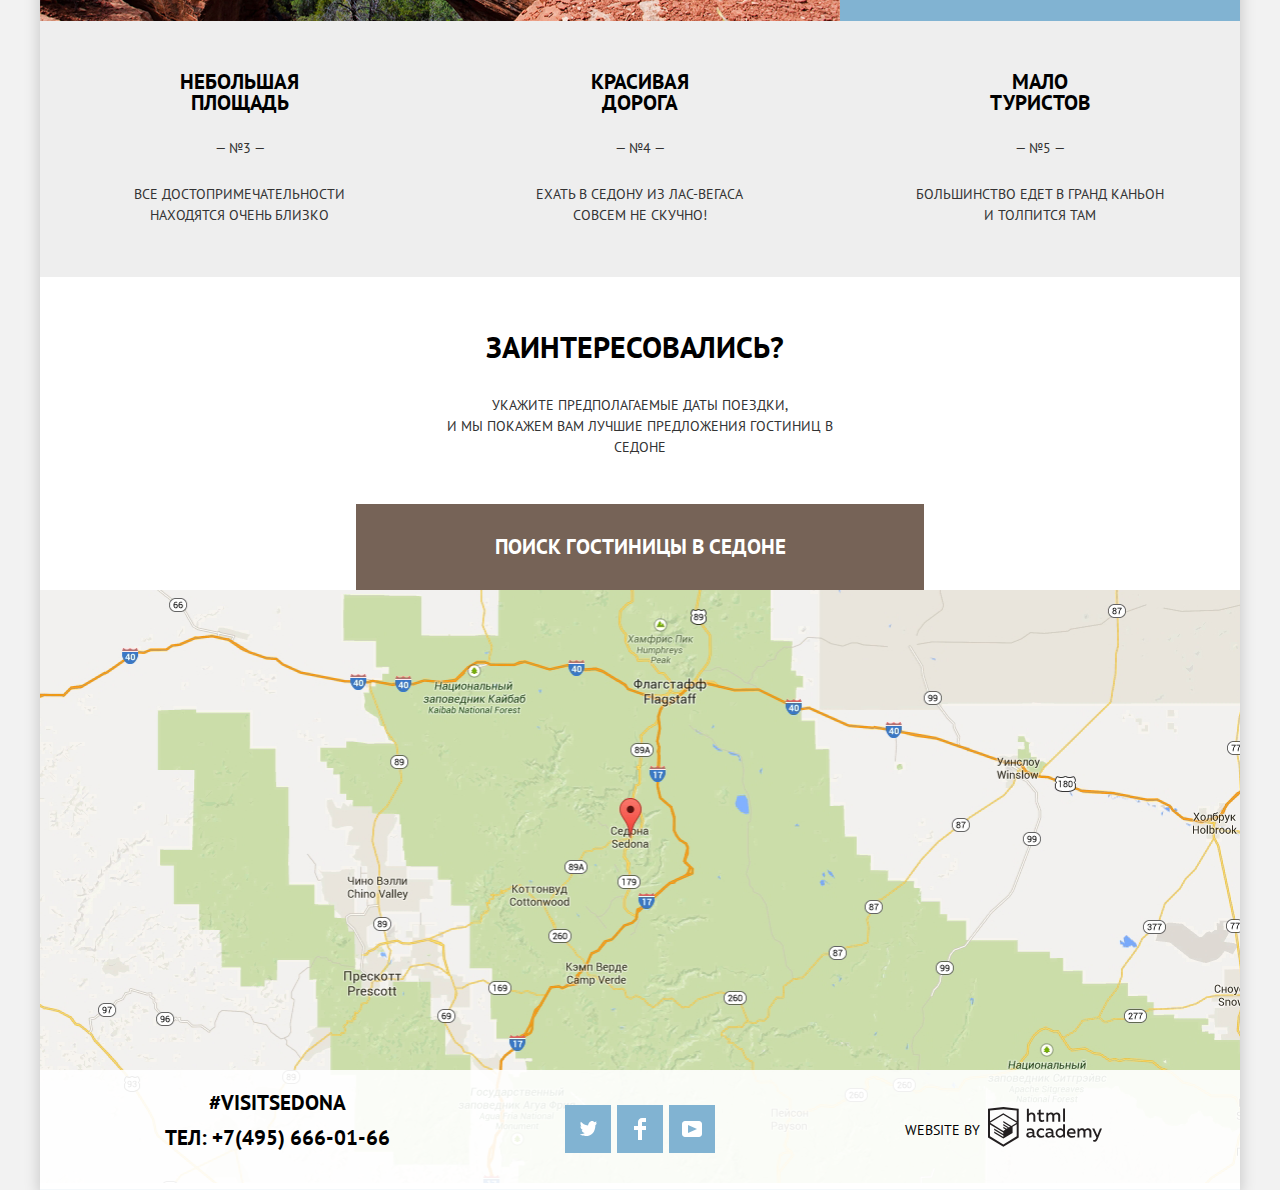
==== commit 58abce0e: "Добавляет скрипт формы поиска гостиницы на главной" ====
--- a/index.html
+++ b/index.html
@@ -93,7 +93,7 @@
                   <path fill-rule="evenodd" clip-rule="evenodd" d="M4.59399 9.2251H7.21899V11.2911H4.59399V9.2251ZM4.59399 12.6681H7.21899V14.7351H4.59399V12.6681ZM7.21899 16.1121H4.59399V18.1781H7.21899V16.1121ZM9.18799 16.1121H11.813V18.1781H9.18799V16.1121ZM11.813 12.6681H9.18799V14.7351H11.813V12.6681ZM9.18799 9.2251H11.813V11.2911H9.18799V9.2251ZM16.406 16.1121H13.781V18.1781H16.406V16.1121ZM13.781 12.6681H16.406V14.7351H13.781V12.6681ZM16.406 9.2251H13.781V11.2911H16.406V9.2251Z" fill="#A9A9A9"/>
                 </svg>
               </button>
-              <input class="hotel-input-date" type="text" id="arrival" placeholder="24 апреля 2017">
+              <input class="hotel-input-date" type="text" id="arrival" name="arrival" placeholder="24 апреля 2017">
             </div>
           </div>
           <div class="hotel-field">
@@ -105,7 +105,7 @@
                   <path fill-rule="evenodd" clip-rule="evenodd" d="M4.59399 9.2251H7.21899V11.2911H4.59399V9.2251ZM4.59399 12.6681H7.21899V14.7351H4.59399V12.6681ZM7.21899 16.1121H4.59399V18.1781H7.21899V16.1121ZM9.18799 16.1121H11.813V18.1781H9.18799V16.1121ZM11.813 12.6681H9.18799V14.7351H11.813V12.6681ZM9.18799 9.2251H11.813V11.2911H9.18799V9.2251ZM16.406 16.1121H13.781V18.1781H16.406V16.1121ZM13.781 12.6681H16.406V14.7351H13.781V12.6681ZM16.406 9.2251H13.781V11.2911H16.406V9.2251Z" fill="#A9A9A9"/>
                 </svg>
               </button>
-              <input class="hotel-input-date" type="text" id="departure" placeholder="4 июля 2017">
+              <input class="hotel-input-date" type="text" id="departure" name="departure" placeholder="4 июля 2017">
             </div>
           </div>
           <div class="hotel-field">
@@ -121,7 +121,7 @@
                   <rect width="12" height="3" fill="#A9A9A9"/>
                 </svg>
               </button>
-              <input class="hotel-input-people" type="text" id="adults" placeholder="2">
+              <input class="hotel-input-people" type="text" id="adults" name="adults" placeholder="2">
             </div>
             <label class="hotel-label-children" for="children">Дети:</label>
             <div class="hotel-counter-wrapper">
@@ -135,13 +135,14 @@
                   <rect width="12" height="3" fill="#A9A9A9"/>
                 </svg>
               </button>
-              <input class="hotel-input-people" type="text" id="children" placeholder="0">
+              <input class="hotel-input-people" type="text" id="children" name="children" placeholder="0">
             </div>
           </div>
           <button class="hotel-find-button" type="submit">Найти</button>
         </form>
       </section>
       <section class="map">
+        <h2 class="hidden">Карта Седоны</h2>
         <img src="img/map.png" width="1200" height="594" alt="Седона на карте США">
       </section>
     </main>
@@ -183,13 +184,13 @@
       </section>
       <p class="footer-copyright">
         Website by
-        <a href="https://htmlacademy.ru/intensive/htmlcss">
+        <a href="https://htmlacademy.ru/intensive/htmlcss"  aria-label="Перейти на лендинг интенсива по вёрстке сайтов от HTML Academy">
           <svg class="footer-copyright-logo" width="115" height="41" viewBox="0 0 115 41" fill="none" xmlns="http://www.w3.org/2000/svg">
             <path fill-rule="evenodd" clip-rule="evenodd" d="M15.5197 1.05737H15.3509L0 2.71895V31.4945L15.3509 40.8382L30.7018 31.4945V2.71895L15.5197 1.05737ZM77.0183 2.62185H75.0876V15.7311H77.0183V2.62185ZM40.8619 2.63264V7.76843C41.6131 6.9864 42.6386 6.5436 43.7105 6.53843C44.6823 6.47908 45.6329 6.84495 46.3253 7.54479C47.0177 8.24462 47.3866 9.21244 47.3399 10.2068V15.7634H45.367V10.4658C45.4231 9.94897 45.2754 9.43059 44.9566 9.02553C44.6377 8.62047 44.174 8.36218 43.6683 8.3079H43.3518C42.3456 8.36979 41.4321 8.9295 40.9041 9.80764V15.7634H38.8995V2.63264H40.8619ZM77.0183 31.4837H75.2775V30.0595C74.4828 31.1353 73.23 31.7538 71.9119 31.7211C69.4751 31.5528 67.5825 29.4822 67.5825 26.9845C67.5825 24.4867 69.4751 22.4162 71.9119 22.2479C73.1195 22.2052 74.2818 22.7203 75.0771 23.6505V18.3205H77.0183V31.4837ZM47.0656 30.0595C47.263 30.0515 47.4583 30.0152 47.6459 29.9516V31.3866C47.2482 31.5404 46.826 31.6172 46.4009 31.6132C45.6482 31.6769 44.9394 31.2429 44.639 30.5342C43.7036 31.31 42.5302 31.7227 41.3261 31.6995C39.733 31.6995 38.256 30.804 38.256 28.9482C38.256 26.65 40.3661 25.9379 42.1702 25.9379C42.9402 25.9505 43.707 26.0408 44.4596 26.2076V25.884C44.4596 24.805 43.6578 23.9742 42.1491 23.9742C41.0585 23.9764 39.9804 24.2116 38.9839 24.6647V22.8305C40.0678 22.451 41.204 22.2506 42.3495 22.2371C44.8394 22.2371 46.3693 23.4455 46.3693 26.1753V29.4121C46.3546 29.5668 46.401 29.721 46.4981 29.8406C46.5951 29.9601 46.7349 30.035 46.8862 30.0487H47.0656V30.0595ZM40.2711 28.8403C40.298 29.229 40.4761 29.5905 40.7655 29.844C41.055 30.0974 41.4317 30.2217 41.8115 30.189H41.9275C42.8819 30.1906 43.7973 29.8022 44.4702 29.11V27.5779C43.842 27.4414 43.2026 27.3655 42.5605 27.3513C41.5055 27.3513 40.2817 27.7074 40.2817 28.8403H40.2711ZM56.0229 22.9384C55.1962 22.4632 54.2596 22.2246 53.3115 22.2479H52.9422C51.7332 22.2873 50.5891 22.8166 49.7619 23.7192C48.9347 24.6218 48.4923 25.8236 48.5321 27.06V27.5024C48.6957 30.0004 50.805 31.8921 53.2482 31.7318C54.2519 31.7555 55.2477 31.5452 56.1601 31.1168V29.2718C55.3769 29.7215 54.4945 29.9591 53.5963 29.9624C52.5199 30.0288 51.4963 29.4793 50.9385 28.5356C50.3806 27.5918 50.3806 26.4095 50.9385 25.4658C51.4963 24.522 52.5199 23.9725 53.5963 24.039C54.461 24.0357 55.3066 24.2989 56.0229 24.7942V22.9384ZM66.1514 30.0595C66.3488 30.0515 66.5441 30.0152 66.7317 29.9516V31.3866C66.334 31.5404 65.9118 31.6172 65.4867 31.6132C64.734 31.6769 64.0252 31.2429 63.7248 30.5342C62.7894 31.31 61.616 31.7227 60.4119 31.6995C58.8188 31.6995 57.3417 30.804 57.3417 28.9482C57.3417 26.65 59.4518 25.9379 61.256 25.9379C62.0259 25.9505 62.7928 26.0408 63.5454 26.2076V25.884C63.5454 24.805 62.7436 23.9742 61.2349 23.9742C60.1443 23.9764 59.0662 24.2116 58.0697 24.6647V22.8305C59.1536 22.451 60.2897 22.2506 61.4353 22.2371C63.9252 22.2371 65.455 23.4455 65.455 26.1753V29.4121C65.4404 29.5668 65.4868 29.721 65.5838 29.8406C65.6809 29.9601 65.8207 30.035 65.972 30.0487H66.1514V30.0595ZM59.855 29.8481C59.5632 29.5943 59.3837 29.2311 59.3569 28.8403H59.378C59.378 27.7074 60.5385 27.3513 61.6569 27.3513C62.299 27.3655 62.9383 27.4414 63.5665 27.5779V29.11C62.8937 29.8022 61.9782 30.1906 61.0239 30.189H60.9078C60.5263 30.2247 60.1469 30.1019 59.855 29.8481ZM69.3271 26.9305C69.3271 25.2859 70.6308 23.9526 72.239 23.9526L72.2601 24.0066C73.4742 24.0066 74.5742 24.7382 75.0665 25.8732V28.0311C74.5856 29.1871 73.4673 29.9296 72.239 29.9084C70.6308 29.9084 69.3271 28.5752 69.3271 26.9305ZM83.3486 22.2479C86.8408 22.2479 88.0541 25.1395 87.4844 27.7397H80.922C81.1436 29.3582 82.6839 30.0163 84.2876 30.0163C85.2509 30.0196 86.2027 29.8021 87.0729 29.3797V31.1061C86.0736 31.5421 84.9939 31.7519 83.9078 31.7211C81.2385 31.7211 78.8963 30.189 78.8963 26.9521C78.8362 25.7502 79.2482 24.5736 80.0408 23.6841C80.8334 22.7945 81.9408 22.2658 83.1165 22.2155H83.3486V22.2479ZM80.8693 26.1753C80.9704 24.8237 82.1216 23.8104 83.4436 23.9095H83.4858C84.1064 23.8531 84.7196 24.08 85.1612 24.5295C85.6028 24.979 85.8275 25.6051 85.7752 26.24H80.8693V26.1753ZM89.489 31.4621V22.4961H91.2298V23.575C91.9777 22.7197 93.041 22.2229 94.1628 22.2047C95.2951 22.1328 96.3712 22.7163 96.9482 23.7153C97.7407 22.8335 98.8477 22.3161 100.018 22.2803C100.952 22.2327 101.859 22.6011 102.507 23.2901C103.154 23.9792 103.478 24.9213 103.394 25.8732V31.4837H101.39V25.9271C101.437 25.4734 101.306 25.0191 101.024 24.6647C100.743 24.3104 100.336 24.0852 99.8917 24.039H99.6174C98.7512 24.0941 97.9525 24.536 97.4335 25.2474V31.4837H95.4289V25.9271C95.4728 25.47 95.3357 25.0139 95.0481 24.6611C94.7606 24.3082 94.3467 24.088 93.8991 24.0497H93.6881C92.7466 24.1344 91.8915 24.6449 91.3564 25.4416V31.5161H89.5312L89.489 31.4621ZM113.977 22.4745H111.972L109.324 29.2718L106.306 22.4853H104.196L108.417 31.5484L108.237 32.0016C107.72 33.3611 107.003 34.0516 106.053 34.0516C105.75 34.0548 105.447 34.0112 105.156 33.9221V35.6161C105.536 35.7125 105.926 35.7632 106.317 35.7671C107.646 35.7671 108.902 35.0226 109.851 32.6813L113.977 22.4745ZM52.689 6.78658V3.54974L50.7266 4.01369V6.73264H49.144V8.49132H50.7899V12.9905C50.7231 13.817 51.0244 14.6301 51.61 15.2038C52.1955 15.7775 53.0028 16.0505 53.8073 15.9468C54.5996 15.9535 55.3875 15.8259 56.139 15.5692V13.8429C55.5727 14.0781 54.9672 14.199 54.356 14.199C53.2165 14.199 52.689 13.8105 52.689 12.6237V8.5129H55.8541V6.78658H52.689ZM58.3862 15.7526V6.75421H60.1376V7.83316C60.8811 6.97655 61.9403 6.476 63.0601 6.45211C64.1624 6.38099 65.2146 6.93142 65.8032 7.88711C66.5958 7.00534 67.7028 6.48794 68.8734 6.45211C69.8138 6.41462 70.7233 6.79859 71.364 7.50353C72.0046 8.20846 72.3126 9.16418 72.2073 10.1205V15.7418H70.2028V10.1853C70.2499 9.73151 70.1184 9.27721 69.8373 8.92287C69.5561 8.56853 69.1485 8.34334 68.7046 8.29711H68.4619C67.5957 8.35228 66.797 8.7942 66.278 9.50553V15.7418H64.2734V10.1853C64.3206 9.73151 64.1891 9.27721 63.9079 8.92287C63.6268 8.56853 63.2191 8.34334 62.7752 8.29711H62.5326C61.5911 8.38181 60.736 8.89229 60.2009 9.68895V15.7634H58.3862V15.7526ZM28.6972 30.3033L28.7078 30.2968L28.6972 30.3184V30.3033ZM28.6972 18.3205V30.3033L15.3509 38.4321L2.00459 30.3184V18.5147L15.2876 26.6068V28.0311L6.18257 22.5284V23.9418L15.3404 29.5632V31.0629L6.19312 25.4955V26.9521L15.3509 32.5734L24.5826 26.9197V20.8129L28.6972 18.3205ZM28.7078 16.7776L25.0362 18.9355L23.3482 20.0145L15.3087 15.0837V16.4971L22.156 20.7266L22.0083 20.8237L20.9532 21.4063L15.2876 17.9537V19.3995L19.761 22.1184L18.706 22.8413L15.3298 20.7913V22.2047L17.5454 23.5426L15.2982 24.9021L2.11009 16.864L15.3087 8.72869L28.7078 16.7776ZM15.2876 7.27211L28.7078 15.3534V4.56395L15.3615 3.12895L2.01514 4.56395V15.3534L15.2876 7.27211Z" fill="#231F20"/>
           </svg>
         </a>
       </p>
     </footer>
-
+    <script src="js/hotel-search.js"></script>
   </body>
 </html>
--- a/css/style.css
+++ b/css/style.css
@@ -442,6 +442,19 @@
   width: 568px;
 }
 
+.hotel-form-hide {
+  display: none;
+}
+
+.hotel-form-show {
+  display: flex;
+  animation: bounce 0.6s;
+}
+
+.hotel-form-error {
+  animation: shake 0.6s;
+}
+
 .hotel-form .hotel-field{
   margin: 0;
   display: flex;
@@ -535,10 +548,6 @@
   background-color: transparent;
 }
 
-.hotel-counter-add:focus {
-  outline: none;
-}
-
 .hotel-counter-add:hover path {
   fill: var(--basic-black);
 }
@@ -554,10 +563,6 @@
   left: 5px;
   border: none;
   background-color: transparent;
-}
-
-.hotel-counter-del:focus {
-  outline: none;
 }
 
 .hotel-counter-del:hover rect {
@@ -788,6 +793,11 @@
   border: 2px solid var(--basic-white);
   border-radius: 5px;
 }
+
+.filter-input-checkbox:focus + label::before {
+  outline: 2px solid black;
+}
+
 
 .filter-input-checkbox:disabled + label::before {
   content: "";
@@ -887,6 +897,10 @@
   outline: none;
 }
 
+.button-up:focus svg {
+  outline: 2px solid black;
+}
+
 .button-up:active path {
   fill: var(--basic-lightblue);
 }
@@ -902,12 +916,16 @@
   fill: var(--basic-lightblue);
 }
 
+.button-down:hover path {
+  fill: var(--basic-black);
+}
+
 .button-down:focus {
   outline: none;
 }
 
-.button-down:hover path {
-  fill: var(--basic-black);
+.button-down:focus svg {
+  outline: 2px solid black;
 }
 
 .button-down:active path {
@@ -1272,3 +1290,45 @@
 .footer-copyright-logo:active path {
   fill: var(--special-lightgrey);
 }
+
+/* Animations */
+
+@keyframes bounce {
+  0% {
+    transform: translateX(-50%) translateY(-2000px);
+  }
+
+  70% {
+    transform: translateX(-50%) translateY(30px);
+  }
+
+  90% {
+    transform: translateX(-50%) translateY(-10px);
+  }
+
+  100% {
+    transform: translateX(-50%) translateY(0);
+  }
+}
+
+@keyframes shake {
+  0%,
+  100% {
+    transform: translateX(-50%) translateX(0);
+  }
+
+  10%,
+  30%,
+  50%,
+  70%,
+  90% {
+    transform: translateX(-50%) translateX(-10px);
+  }
+
+  20%,
+  40%,
+  60%,
+  80% {
+    transform: translateX(-50%) translateX(10px);
+  }
+}
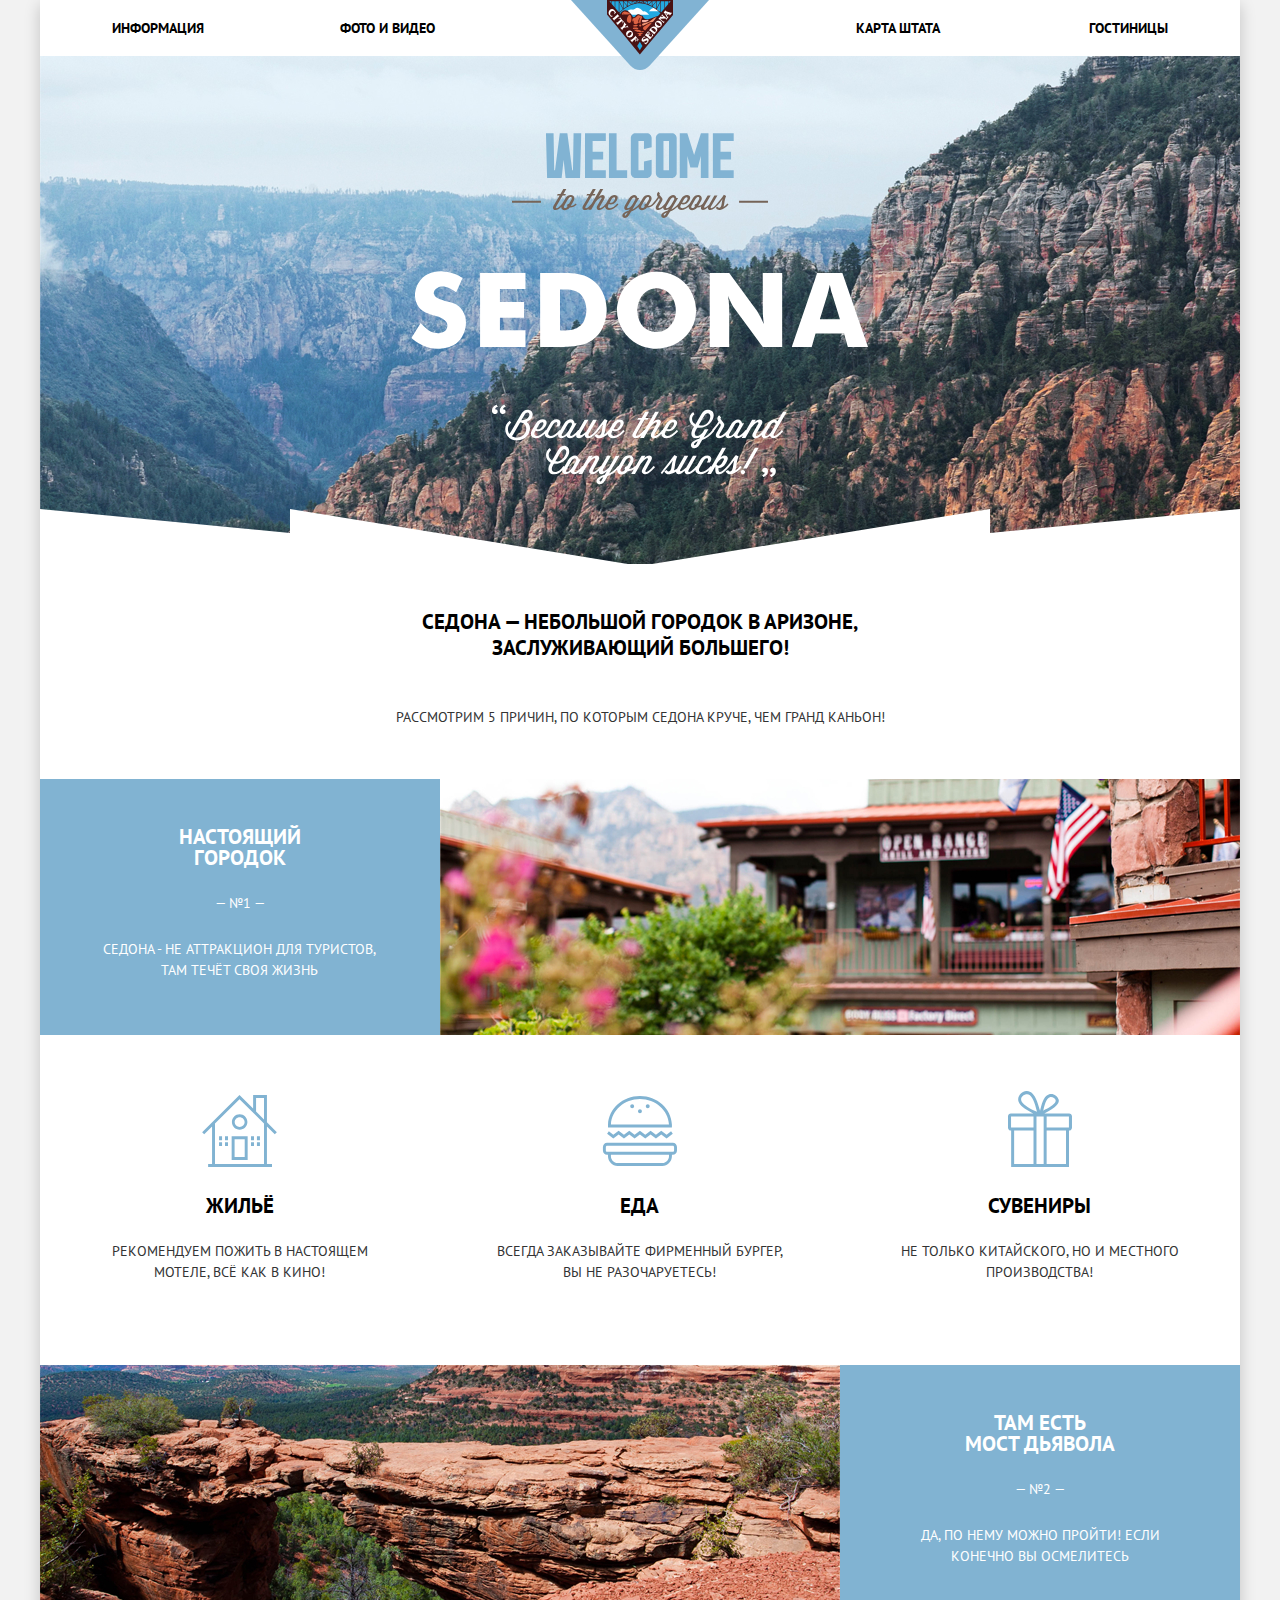
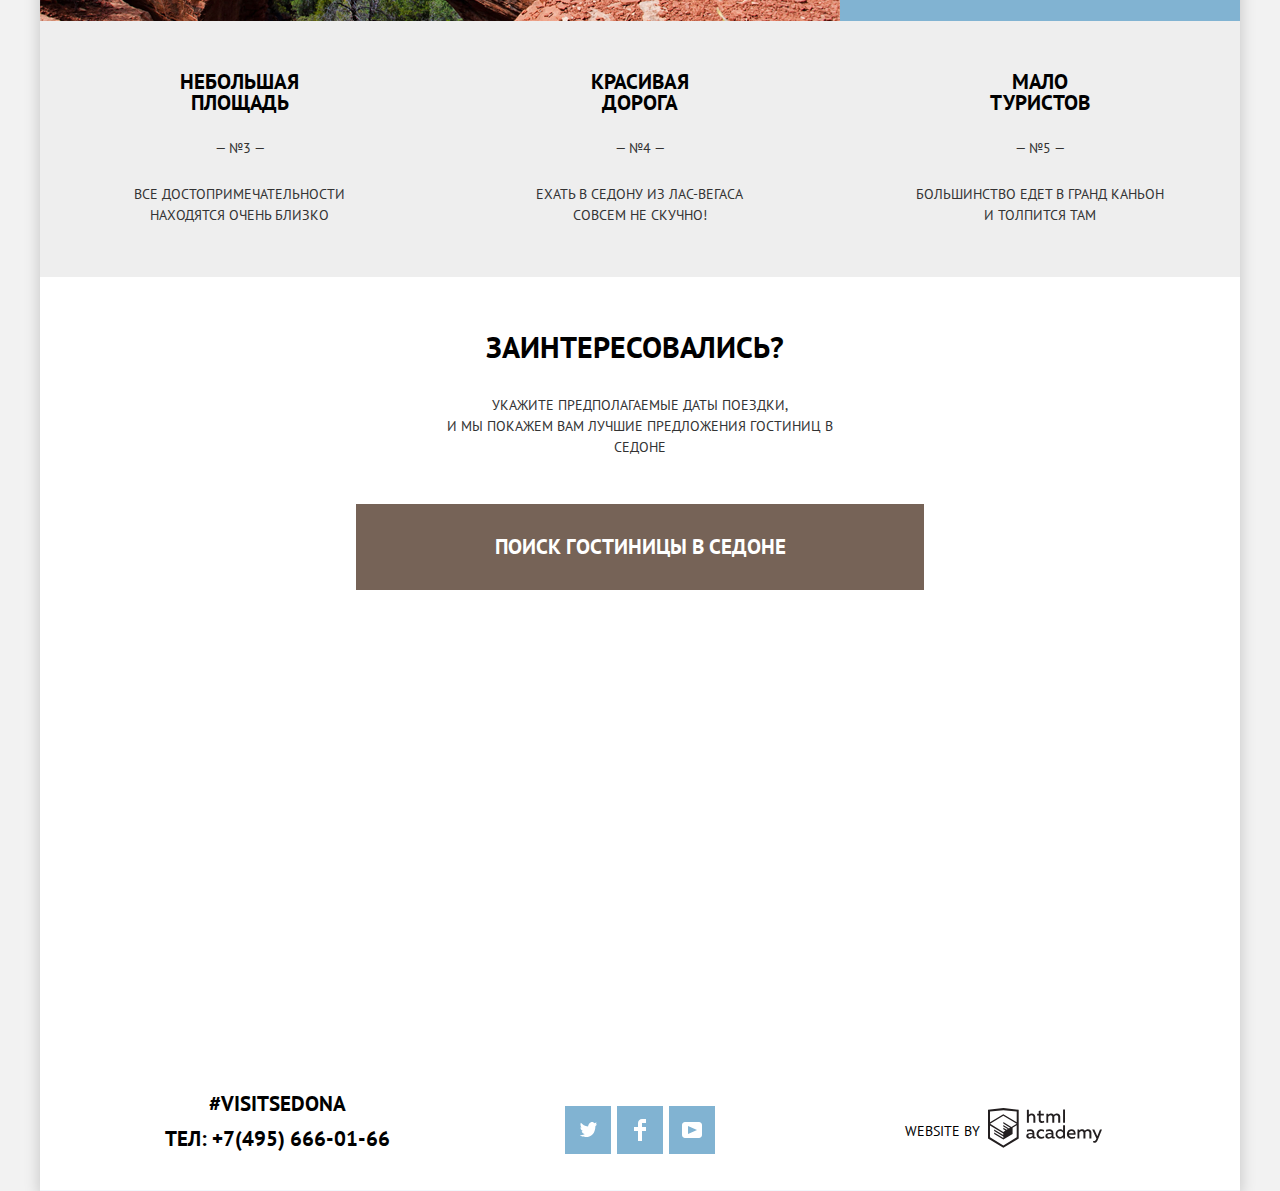
==== commit ee8ba5b7: "Добавляет интерактивную карту" ====
--- a/index.html
+++ b/index.html
@@ -143,7 +143,8 @@
       </section>
       <section class="map">
         <h2 class="hidden">Карта Седоны</h2>
-        <img src="img/map.png" width="1200" height="594" alt="Седона на карте США">
+        <!--<img src="img/map.png" width="1200" height="594" alt="Седона на карте США">-->
+        <iframe src="https://www.google.com/maps/embed?pb=!1m18!1m12!1m3!1d104770.38018730558!2d-111.86517855273749!3d34.85435832354931!2m3!1f0!2f0!3f0!3m2!1i1024!2i768!4f13.1!3m3!1m2!1s0x872da132f942b00d%3A0x5548c523fa6c8efd!2z0KHQtdC00L7QvdCwLCDQkNGA0LjQt9C-0L3QsCA4NjMzNiwg0KHQqNCQ!5e0!3m2!1sru!2sru!4v1615131981933!5m2!1sru!2sru" width="1200" height="594" allowfullscreen title="Седона в google maps"></iframe>
       </section>
     </main>
 
--- a/css/style.css
+++ b/css/style.css
@@ -622,6 +622,10 @@
 
 .map {
   margin-bottom: -119px;
+}
+
+.map iframe {
+  border: none;
 }
 
 
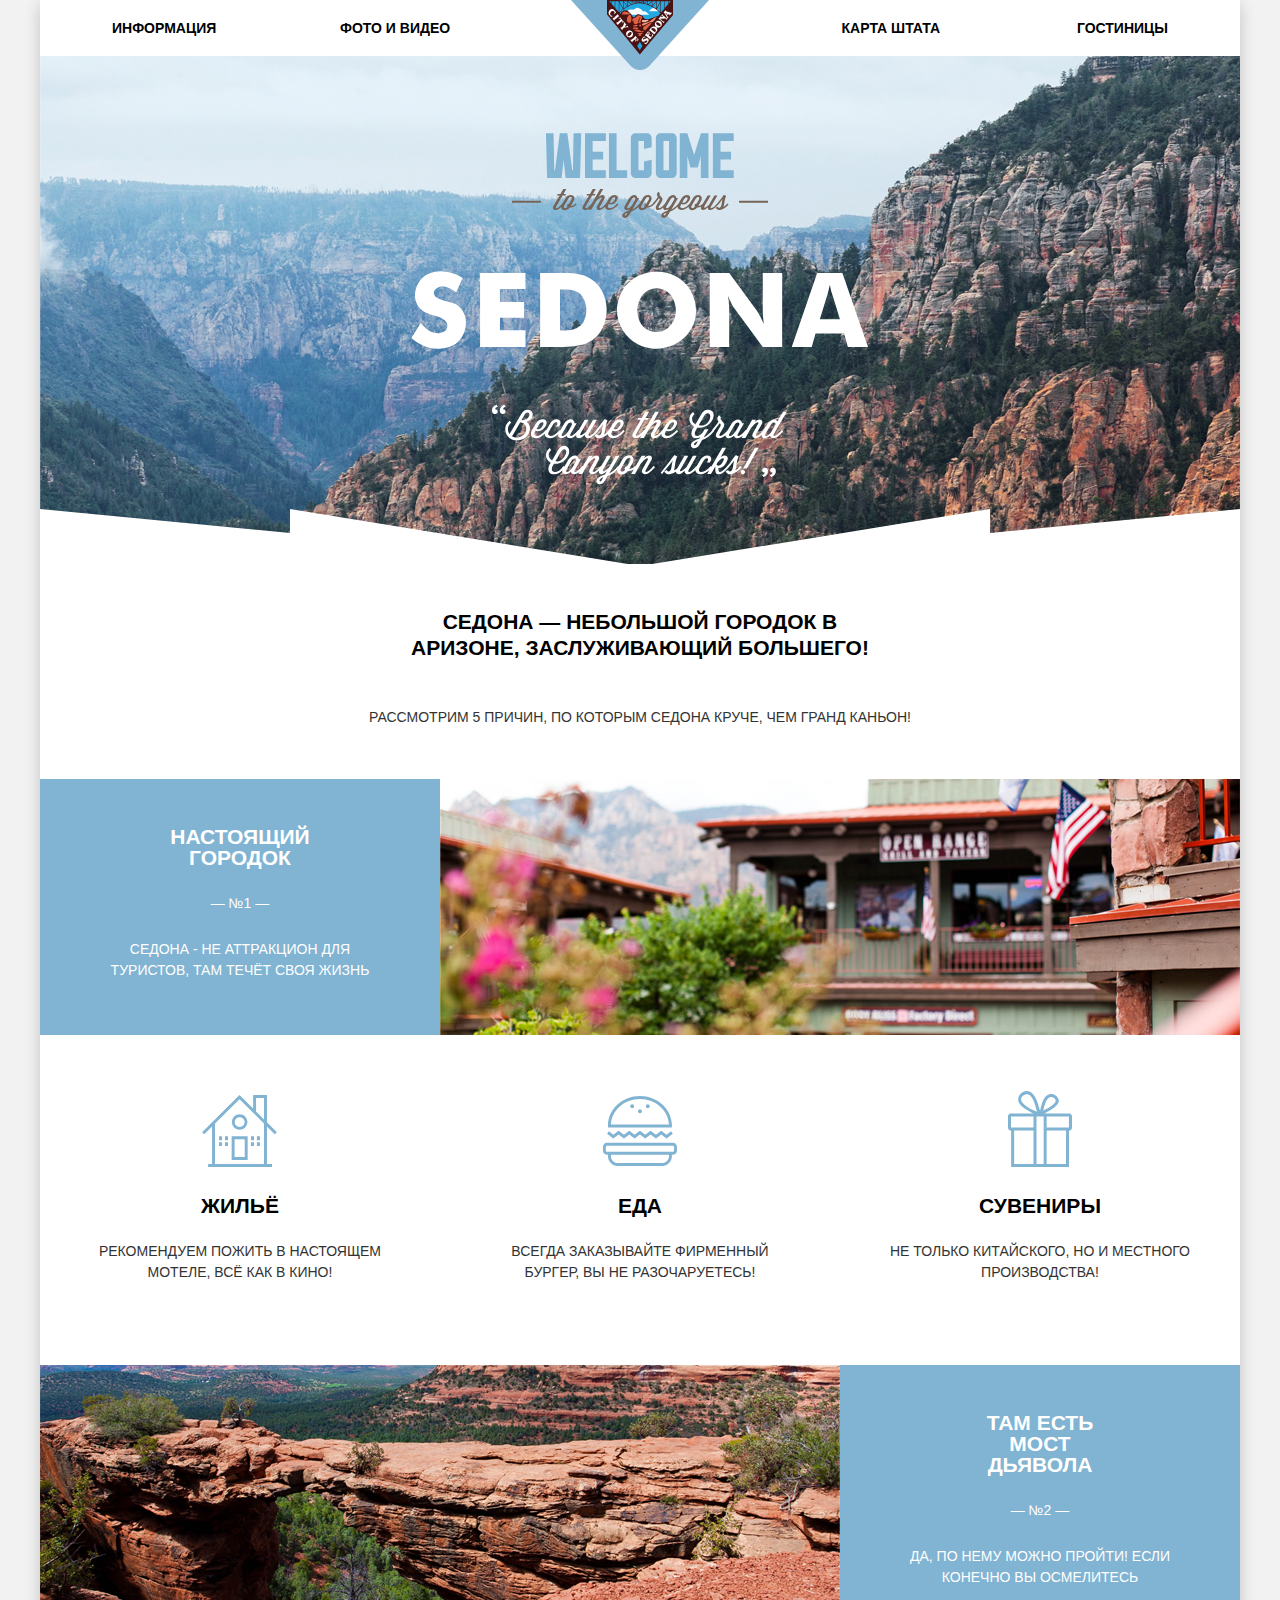
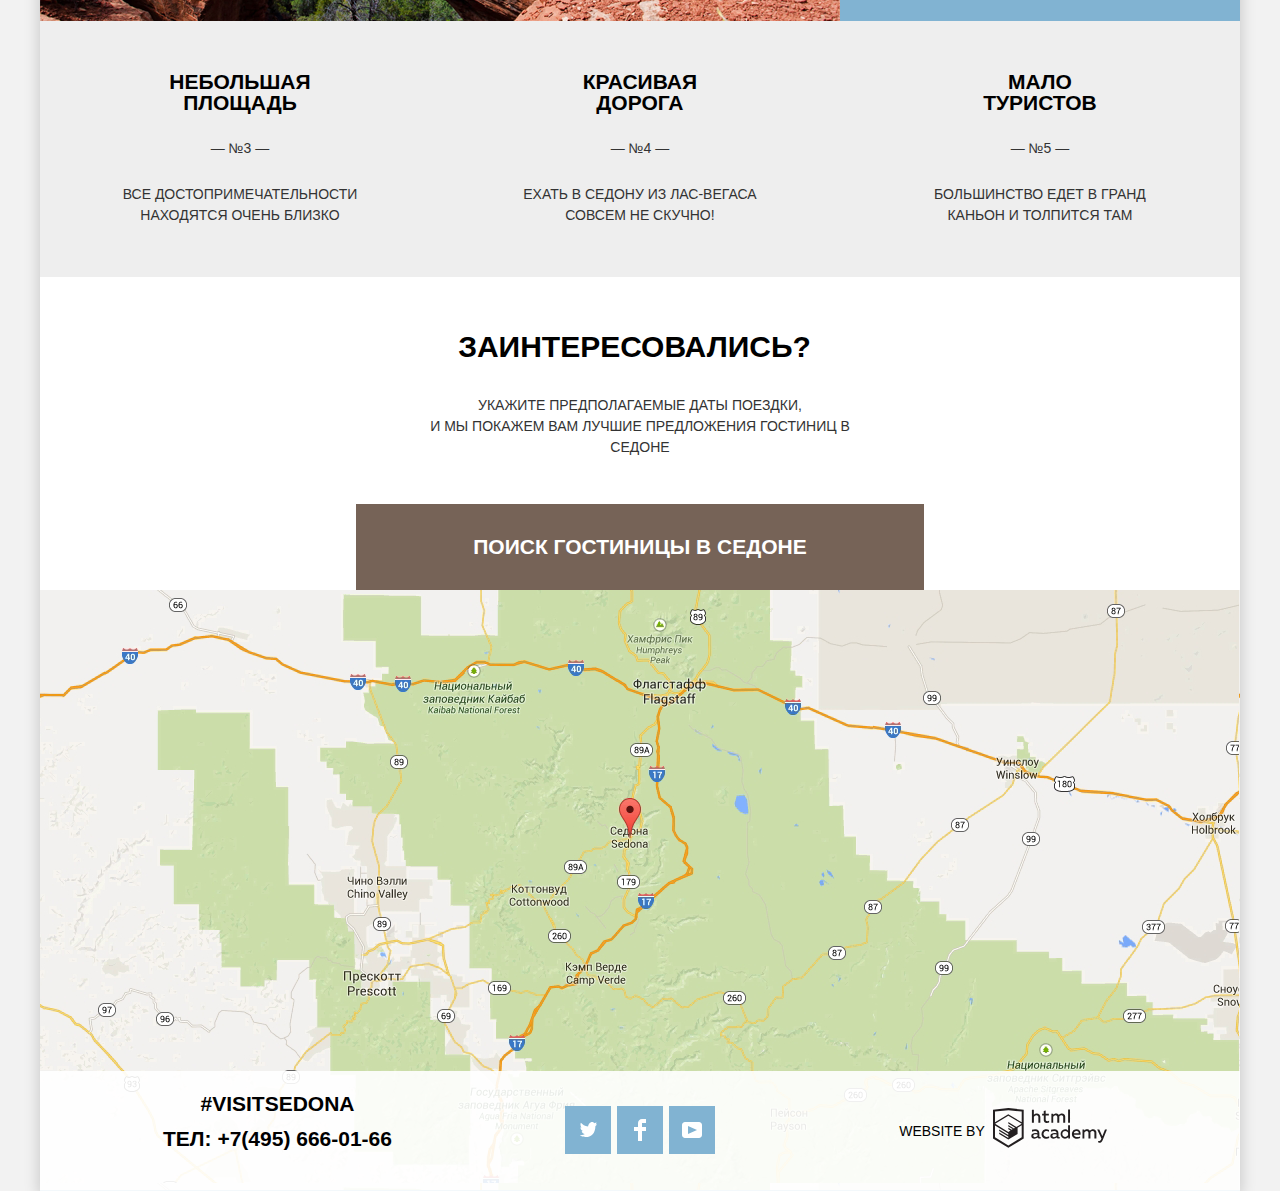
==== commit 251c212d: "Коррекция" ====
--- a/index.html
+++ b/index.html
@@ -6,7 +6,7 @@
     <link rel="icon" href="favicon.ico">
     <link rel="apple-touch-icon" href="img/152.png">
     <link href="css/normalize.css" rel="stylesheet">
-    <link href="css/style.css" rel="stylesheet">
+    <link href="css/style-minimized.css" rel="stylesheet">
   </head>
 
   <body class="container">
@@ -143,7 +143,6 @@
       </section>
       <section class="map">
         <h2 class="hidden">Карта Седоны</h2>
-        <!--<img src="img/map.png" width="1200" height="594" alt="Седона на карте США">-->
         <iframe src="https://www.google.com/maps/embed?pb=!1m18!1m12!1m3!1d104770.38018730558!2d-111.86517855273749!3d34.85435832354931!2m3!1f0!2f0!3f0!3m2!1i1024!2i768!4f13.1!3m3!1m2!1s0x872da132f942b00d%3A0x5548c523fa6c8efd!2z0KHQtdC00L7QvdCwLCDQkNGA0LjQt9C-0L3QsCA4NjMzNiwg0KHQqNCQ!5e0!3m2!1sru!2sru!4v1615131981933!5m2!1sru!2sru" width="1200" height="594" allowfullscreen title="Седона в google maps"></iframe>
       </section>
     </main>
@@ -192,6 +191,6 @@
         </a>
       </p>
     </footer>
-    <script src="js/hotel-search.js"></script>
+    <script src="js/main-minimized.js"></script>
   </body>
 </html>
--- a/css/style-minimized.css
+++ b/css/style-minimized.css
@@ -0,0 +1 @@
+@font-face{font-family:"PT Sans";src:url(../fonts/ptsans.woff2) format("woff2"),url(../fonts/ptsans.woff) format("woff");font-weight:400;font-style:normal}@font-face{font-family:"PT Sans";src:url(../fonts/ptsans-bold.woff2) format("woff2"),url(../fonts/ptsans-bold.woff) format("woff");font-weight:700;font-style:normal}.container{max-width:1200px;margin:0 auto;padding:0;box-sizing:border-box;text-align:center;box-shadow:0 5px 15px rgba(0,1,1,.2);font-family:"PT Sans",Arial,sans-serif;font-size:14px;line-height:21px;font-weight:700;color:var(--basic-black);text-transform:uppercase;background-color:var(--basic-lightblue);background-image:url(../img/index-background.jpg);background-position-y:56px;background-repeat:no-repeat}.main-header{min-height:551px;background-image:url(../img/welcome.svg);background-repeat:no-repeat;background-position:center;background-position-y:133px;min-height:564px}.main-header-logo{position:absolute;left:50%;transform:translateX(-50%);margin:0;padding:0}.main-content{background-color:var(--basic-white)}.catalog-container{background-image:none}.catalog-container .main-navigation::after{display:none}.catalog-header{background-image:none;min-height:100%}a{text-decoration:none;margin:0;padding:0}img{max-width:100%;height:auto;object-fit:cover}.page{height:100%;background-color:var(--basic-lightgrey)}.hidden{position:absolute;width:1px;height:1px;margin:-1px;border:0;padding:0;white-space:nowrap;clip-path:inset(100%);clip:rect(0 0 0 0);overflow:hidden}:root{--basic-white:#ffffff;--basic-lightblue:#81b3d2;--basic-dark:#766357;--basic-grey:#eeeeee;--basic-lightgrey:#f2f2f2;--basic-black:#000000;--special-extra-lightblue:#669ec0;--special-deep-lightblue:#5496bd;--special-extra-dark:#604e43;--special-deep-dark:#503e33;--special-extra-lightgrey:#ebebeb;--special-deep-lightgrey:#e5e5e5;--special-neutral:#a9a9a9;--special-black:#333333;--special-darkgrey:#6a6a6a;--special-lightgrey:#cacaca;--special-deep-grey:#666666}.main-definition{font-size:21px;line-height:26px;padding:0 365px;padding-top:44.5px;margin:0;margin-bottom:29px}.main-description{color:var(--special-black);font-weight:400;padding-bottom:51px;padding-top:17px;margin:0}.main-navigation{position:relative;font-size:14px;line-height:26px;color:var(--basic-black);background-color:var(--basic-white)}.main-navigation::after{content:" ";background-image:url(../img/cutter.svg);position:absolute;width:100%;height:57px;top:509px;left:0;right:0;bottom:0}.site-navigation{display:flex;flex-direction:row;flex-wrap:wrap;list-style:none;margin:0;padding:0;padding-top:15px;padding-bottom:15px;background-color:var(--basic-white)}.site-navigation a{color:var(--basic-black)}.site-navigation a:hover{color:var(--basic-lightblue)}.site-navigation a:active{color:var(--special-neutral)}.site-navigation .active{color:var(--basic-dark)}.site-navigation-item{width:25%;box-sizing:border-box}.site-navigation-item:nth-child(1){text-align:left;padding-left:72px}.site-navigation-item:nth-child(2){text-align:left}.site-navigation-item:nth-child(3){text-align:right}.site-navigation-item:nth-child(4){text-align:right;padding-right:72px}.site-navigation-item:nth-child(5){text-align:left;padding-left:72px}.site-navigation-item:nth-child(6){text-align:left}.site-navigation-item:nth-child(7){text-align:right}.site-navigation-item:nth-child(8){text-align:right;padding-right:72px}.features-list{list-style:none;display:grid;grid-template-columns:33.33% 33.33% 33.34%;margin:0;padding:0}.feature-item h3{font-size:21px;color:var(--basic-white);margin:0 auto;padding:0;max-width:150px;padding-top:47px}.feature-item{background-color:var(--basic-lightblue);color:var(--basic-white);font-size:14px;font-weight:400;text-align:center}.first{grid-column:1/-1;display:flex;flex-direction:row;flex-wrap:wrap;align-items:flex-start}.second{grid-column:1/-1;display:flex;flex-direction:row;flex-wrap:wrap;align-items:flex-start}.feature-description{width:33.33%}.feature-image{flex-grow:1;width:66.67%}.feature-number{margin:0;padding:0;padding-top:25px}.feature-clarification{margin:0;padding:0;padding:25px 49px}.second .feature-description{order:2}.feature-item-no-pic h3{font-size:21px;color:var(--basic-black);margin:0 auto;padding:0;max-width:150px}.feature-item-no-pic{background-color:var(--basic-grey);color:var(--special-black);font-size:14px;font-weight:400;height:256px;box-sizing:border-box;padding-top:50px}.feature-item-no-pic .feature-clarification{padding-left:71px;padding-right:71px}.subfeatures-list{list-style:none;background-color:var(--basic-white);display:grid;grid-template-columns:1fr 1fr 1fr;margin:0;padding:0}.subfeatures-item h3{font-size:21px;color:var(--basic-black);margin:0 auto;padding:0;padding-top:160px;max-width:150px}.subfeatures-item{color:var(--special-black);font-size:14px;font-weight:400;padding:0;margin:0}.subfeatures-item .feature-clarification{padding-bottom:82px}.housing{background-image:url(../img/icon-1.svg);background-repeat:no-repeat;background-position:center 60px}.food{background-image:url(../img/icon-2.svg);background-repeat:no-repeat;background-position:center 61px}.souvenirs{background-image:url(../img/icon-3.svg);background-repeat:no-repeat;background-position:center 55px}.hotel{display:flex;flex-direction:column;align-items:center;padding-top:58px;position:relative;color:var(--special-black);font-size:14px;font-weight:700}.hotel-interest{margin:0;padding-right:11px;margin-bottom:36px;color:var(--basic-black);font-size:30px;line-height:24px}.clarification{margin:0;font-weight:400;width:435px;margin-bottom:46px}.hotel-search{background-color:var(--basic-dark);color:var(--basic-white);font-size:21px;line-height:26px;width:568px;padding:30px 0;box-sizing:border-box}.hotel-search:hover{background-color:var(--special-extra-dark);color:var(--basic-white);font-size:21px;line-height:26px}.hotel-search:focus{background-color:var(--special-deep-dark);color:var(--basic-white);font-size:21px;line-height:26px;mix-blend-mode:normal;opacity:.3}.hotel-form{display:flex;flex-direction:column;color:var(--basic-black);box-shadow:0 7px 15px rgba(0,1,1,.15);background-color:var(--basic-white);position:absolute;top:100%;left:50%;transform:translateX(-50%);z-index:1;padding-left:55px;padding-right:55px;padding-top:57px;padding-bottom:55px;box-sizing:border-box;width:568px}.hotel-form-hide{display:none}.hotel-form-show{display:flex;animation:bounce .6s}.hotel-form-error{animation:shake .6s}.hotel-form .hotel-field{margin:0;display:flex;flex-direction:row;flex-wrap:nowrap;align-items:center;justify-content:space-between;margin-bottom:30px}.hotel-form .hotel-field:nth-child(3){margin-bottom:55px}.hotel-label-children{margin-left:12px}.hotel-field label{max-width:110px}.hotel-input-date{border:none;text-transform:inherit;color:var(--basic-black);font-weight:700;background-color:var(--basic-lightgrey);border:2px solid var(--basic-lightgrey);width:346px;height:38px;box-sizing:border-box;padding-left:11px;padding-right:40px}.hotel-input-date::placeholder{color:var(--basic-black)}.hotel-input-date:hover{background-color:var(--special-extra-lightgrey)}.hotel-input-date:focus{background-color:var(--basic-white);border:2px solid var(--special-deep-lightgrey);outline:0}.hotel-form-field{position:relative}.hotel-calendar{position:absolute;top:50%;right:3px;transform:translateY(-50%);border:none;background-color:transparent}.hotel-calendar:hover path{fill:var(--basic-black)}.hotel-calendar:focus{outline:0}.hotel-calendar:active path{fill:var(--basic-lightblue)}.hotel-counter-wrapper{position:relative}.hotel-counter-wrapper:nth-of-type(2){margin-left:-12px}.hotel-counter-add{position:absolute;top:auto: 50%;transform:translateY(60%);right:5px;border:none;background-color:transparent}.hotel-counter-add:hover path{fill:var(--basic-black)}.hotel-counter-add:active path{fill:var(--basic-lightblue)}.hotel-counter-del{position:absolute;top:50%;transform:translateY(-65%);left:5px;border:none;background-color:transparent}.hotel-counter-del:hover rect{fill:var(--basic-black)}.hotel-counter-del:active rect{fill:var(--basic-lightblue)}.hotel-input-people{text-align:center;width:114px;height:38px;box-sizing:border-box;border:none;font-weight:700;background-color:var(--basic-lightgrey)}.hotel-input-people::placeholder{color:var(--basic-black)}.hotel-input-people:hover{background-color:var(--special-extra-lightgrey)}.hotel-input-people:focus{background-color:var(--basic-white);border:2px solid var(--special-deep-lightgrey);outline:0}.hotel-find-button{color:var(--basic-white);background-color:var(--basic-lightblue);border:none;padding:16px 181px;font-family:"PT Sans",Arial,sans-serif;font-weight:700;font-size:21px;line-height:26px;width:458px;text-transform:uppercase}.hotel-find-button:hover{background-color:var(--special-extra-lightblue)}.hotel-find-button:focus{background-color:var(--special-deep-lightblue);mix-blend-mode:normal;opacity:.3}.map{margin-bottom:-119px;background-image:url(../img/map.png)}.map iframe{border:none}.hotel-filter{color:var(--basic-white);font-weight:400;font-size:14px;line-height:21px;background-color:var(--basic-lightblue);background-image:url(../img/catalog-background.jpg);background-position:top center;background-repeat:no-repeat;background-size:cover}.hotel-filter-form{display:flex;flex-direction:row;flex-wrap:wrap;text-align:left;padding-left:72px;padding-right:73px;padding-bottom:32px;padding-top:27px}.hotel-fieldset{border:none;padding:0;margin:0}.infrastructure{width:255px}.housing-type{width:260px}.cost-per-day{width:250px;align-items:center;margin-left:auto}.range-filter{padding-top:11px}.price-controls{display:flex;justify-content:flex-start;border:2px solid var(--basic-white);width:317px;position:relative;box-sizing:border-box}.price-controls::before{content:"";position:absolute;left:50%;top:7px;width:2px;height:22px;background-image:url(../img/delimiter.svg)}.price-controls label{padding-top:5px;padding-bottom:7px}.min-price{padding-left:68px}.max-price{padding-left:60px}.price-controls input{width:60px;border:none;background-color:transparent}.price-controls input::placeholder{color:var(--basic-white)}.range-controls{padding-top:20px;position:relative}.range-controls .scale{height:2px;background:rgba(255,255,255,.3)}.range-controls .bar{width:70%;height:2px;background:var(--basic-white)}.range-controls .toggle{position:absolute;top:11px;left:0;width:4px;height:4px;padding:0;border:8px solid var(--basic-white);background-color:var(--special-neutral);border-radius:50%;box-shadow:0 2px 1px 0 var(--special-neutral)}.range-controls .toggle:hover{top:9px;border-width:10px}.range-controls .toggle-min{left:0}.range-controls .toggle-max{left:238px}.hotel-filter-legend{font-weight:700;font-size:16px}.hotel-filter-feature-list{list-style:none;margin:0;padding:0}.hotel-filter-feature-list li{padding-top:25px;padding-left:39px}.filter-option label{position:relative;display:block;cursor:pointer;user-select:none;font-size:14px;line-height:21px}.filter-input-checkbox+label::before{content:"";position:absolute;left:-39px;top:0;width:18px;height:18px;border:2px solid var(--basic-white);border-radius:5px}.filter-input-checkbox:focus+label::before{outline:2px solid #000}.filter-input-checkbox:disabled+label::before{content:"";position:absolute;left:-39px;top:0;width:18px;height:18px;border:2px solid var(--special-darkgrey);border-radius:5px}.filter-input-checkbox:checked+label::after{content:"";position:absolute;top:0;left:-36px;width:23px;height:23px;background-image:url(../img/select.svg);background-repeat:no-repeat}.filter-input-checkbox:checked:disabled+label::after{content:"";position:absolute;top:0;left:-36px;width:23px;height:23px;background-image:url(../img/select-dark.svg);background-repeat:no-repeat}.hotel-show{background-color:transparent;color:var(--basic-white);border:2px solid var(--basic-white);width:137px;height:36px;font-family:"PT Sans",Arial,sans-serif;font-weight:400;font-size:14px;line-height:21px;text-transform:uppercase;margin-top:33px;margin-left:85px}.hotel-show:hover{color:var(--basic-black);background-color:var(--basic-white)}.hotel-results{display:grid;grid-template-columns:1fr 1fr;background:var(--basic-white)}.hotel-results-found{margin:0;padding:0;padding-top:29px;font-size:21px;line-height:26px;text-align:left;padding-left:73px}.sort-menu{grid-column:1/-1;display:flex;justify-content:flex-start;padding-right:73px}.button-up{margin-right:11px;margin-top:35px;border:none;background:0 0;cursor:pointer}.button-up path{fill:var(--special-lightgrey)}.button-up:hover path{fill:var(--basic-black)}.button-up:focus{outline:0}.button-up:focus svg{outline:2px solid #000}.button-up:active path{fill:var(--basic-lightblue)}.button-down{margin-top:35px;border:none;background:0 0;cursor:pointer}.button-down path{fill:var(--basic-lightblue)}.button-down:hover path{fill:var(--basic-black)}.button-down:focus{outline:0}.button-down:focus svg{outline:2px solid #000}.button-down:active path{fill:var(--basic-lightblue)}.hotel-results-sort{list-style:none;margin:0;padding:0;padding-left:46px;padding-top:29px;padding-bottom:34px;display:flex;flex-direction:row;flex-grow:1;justify-content:flex-start}.sort-by{margin:0;padding:0;font-weight:400;font-size:12px;line-height:18px}.hotel-results-sort li:first-child{margin-left:0}.price{margin-left:40px;color:var(--basic-lightblue)}.category{margin-left:34px;border-bottom:1px dashed var(--basic-black);color:var(--basic-black);mix-blend-mode:normal;opacity:.3}.category:hover{border-bottom:1px dashed var(--basic-lightblue);color:var(--basic-lightblue);opacity:1}.category:focus{border-bottom:none;color:var(--basic-black);opacity:1}.hotel-results-list{list-style:none;margin:0;padding:0;grid-column:1/-1}.hotel-results-item{font-size:14px;line-height:21px;font-weight:400;border:1px solid var(--special-deep-lightgrey);margin:0;padding:0;padding-left:73px;padding-bottom:33px;display:flex;flex-direction:row;justify-content:flex-start;align-items:flex-end;box-sizing:border-box}.hotel-results-item article{text-align:left;margin:0;padding:0;padding-left:29px;padding-top:21px;flex-grow:1;box-sizing:border-box}.hotel-prestige{text-align:right;margin:0;padding:0;padding-right:70px;display:flex;flex-direction:column;align-items:flex-end;position:relative;display:block;box-sizing:border-box}.hotel-rating{margin:0;padding:0;background-color:var(--basic-lightgrey);color:var(--special-deep-grey);padding:3px 15px}.hotel-stars{margin:0;padding:0;color:var(--basic-white);padding-bottom:50px}.hotel-results-item:first-of-type .hotel-prestige::before{content:"";position:absolute;background-image:url(../img/star.svg);background-repeat:space;width:89px;height:17px;left:23px;top:10px}.hotel-results-item:nth-of-type(2) .hotel-prestige::before{content:"";position:absolute;background-image:url(../img/star.svg);background-repeat:space;width:64px;height:17px;left:48px;top:10px}.hotel-results-item:nth-of-type(3) .hotel-prestige::before{content:"";position:absolute;background-image:url(../img/star.svg);background-repeat:space;width:40px;height:17px;left:72px;top:10px}.hotel-header{font-size:21px;line-height:26px;margin:0;padding:0}a .hotel-header{color:var(--basic-black)}a .hotel-header:hover{color:var(--basic-lightblue)}a .hotel-header:active{color:var(--basic-lightgrey)}.hotel-results-wrapper{padding-top:8px;padding-bottom:20px;display:flex;flex-direction:row;align-items:center;justify-content:flex-start}.hotel-type{margin:0;padding:0;text-align:left;width:114px}.hotel-price{margin:0;padding:0;width:96px;text-align:left}.hotel-controls{margin:0;padding:0}.hotel-browse{background-color:var(--basic-lightblue);color:var(--basic-white);font-weight:700;margin:0;padding:0;padding-top:4px;padding-bottom:4px;padding-left:17px;padding-right:17px}.hotel-browse:hover{background-color:var(--special-extra-lightblue)}.hotel-browse:active{background-color:var(--special-deep-lightblue);mix-blend-mode:normal;opacity:.3}.hotel-book{background-color:var(--basic-dark);color:var(--basic-white);font-weight:700;margin:0;padding:0;padding-top:4px;padding-bottom:4px;padding-left:17px;padding-right:17px}.hotel-book:hover{background-color:var(--special-extra-dark)}.hotel-book:active{background-color:var(--special-deep-dark);mix-blend-mode:normal;opacity:.3}.main-footer{display:flex;flex-direction:row;flex-wrap:wrap;align-items:flex-start;justify-content:space-between;background:rgba(255,255,255,.9);position:relative;z-index:1;padding-left:56px;padding-right:55px;padding-top:20px;padding-bottom:35px;box-sizing:border-box}.catalog-footer{background-color:var(--basic-white);background-image:none}.footer-contacts{color:var(--basic-black);font-size:21px;line-height:26px;box-sizing:border-box;width:33.33%}.hashtag{margin:0;margin-bottom:9px}.telephone{margin:0}.footer-contacts a{color:var(--basic-black);text-decoration:none}.footer-socials{margin:0;padding:0;box-sizing:border-box;width:33.33%}.footer-socials ul{list-style:none;margin:0;padding:0;display:flex;flex-wrap:wrap;grid-gap:6px;justify-content:center;flex-direction:row;align-items:center;padding-top:15px}.social-button{display:flex;justify-content:center;align-items:center;width:46px;height:48px;background-color:var(--basic-lightblue);color:var(--basic-white);text-decoration:none}.social-button:hover{background-color:var(--special-extra-lightblue)}.social-button:focus{background-color:var(--special-deep-lightblue);mix-blend-mode:normal;opacity:.3}.footer-copyright{display:flex;flex-direction:row;align-items:center;justify-content:center;font-size:14px;font-weight:400;line-height:26px;box-sizing:border-box;width:33.33%;margin:0;padding-top:16px}.footer-copyright a{color:var(--basic-black)}.footer-copyright a:hover{color:var(--basic-lightblue)}.footer-copyright a:focus{color:var(--special-lightgrey)}.footer-copyright-logo{padding-left:8px}.footer-copyright-logo:hover path{fill:var(--basic-lightblue)}.footer-copyright-logo:active path{fill:var(--special-lightgrey)}@keyframes bounce{0%{transform:translateX(-50%) translateY(-309px)}70%{transform:translateX(-50%) translateY(30px)}90%{transform:translateX(-50%) translateY(-10px)}100%{transform:translateX(-50%) translateY(0)}}@keyframes shake{0%,100%{transform:translateX(-50%) translateX(0)}10%,30%,50%,70%,90%{transform:translateX(-50%) translateX(-10px)}20%,40%,60%,80%{transform:translateX(-50%) translateX(10px)}}
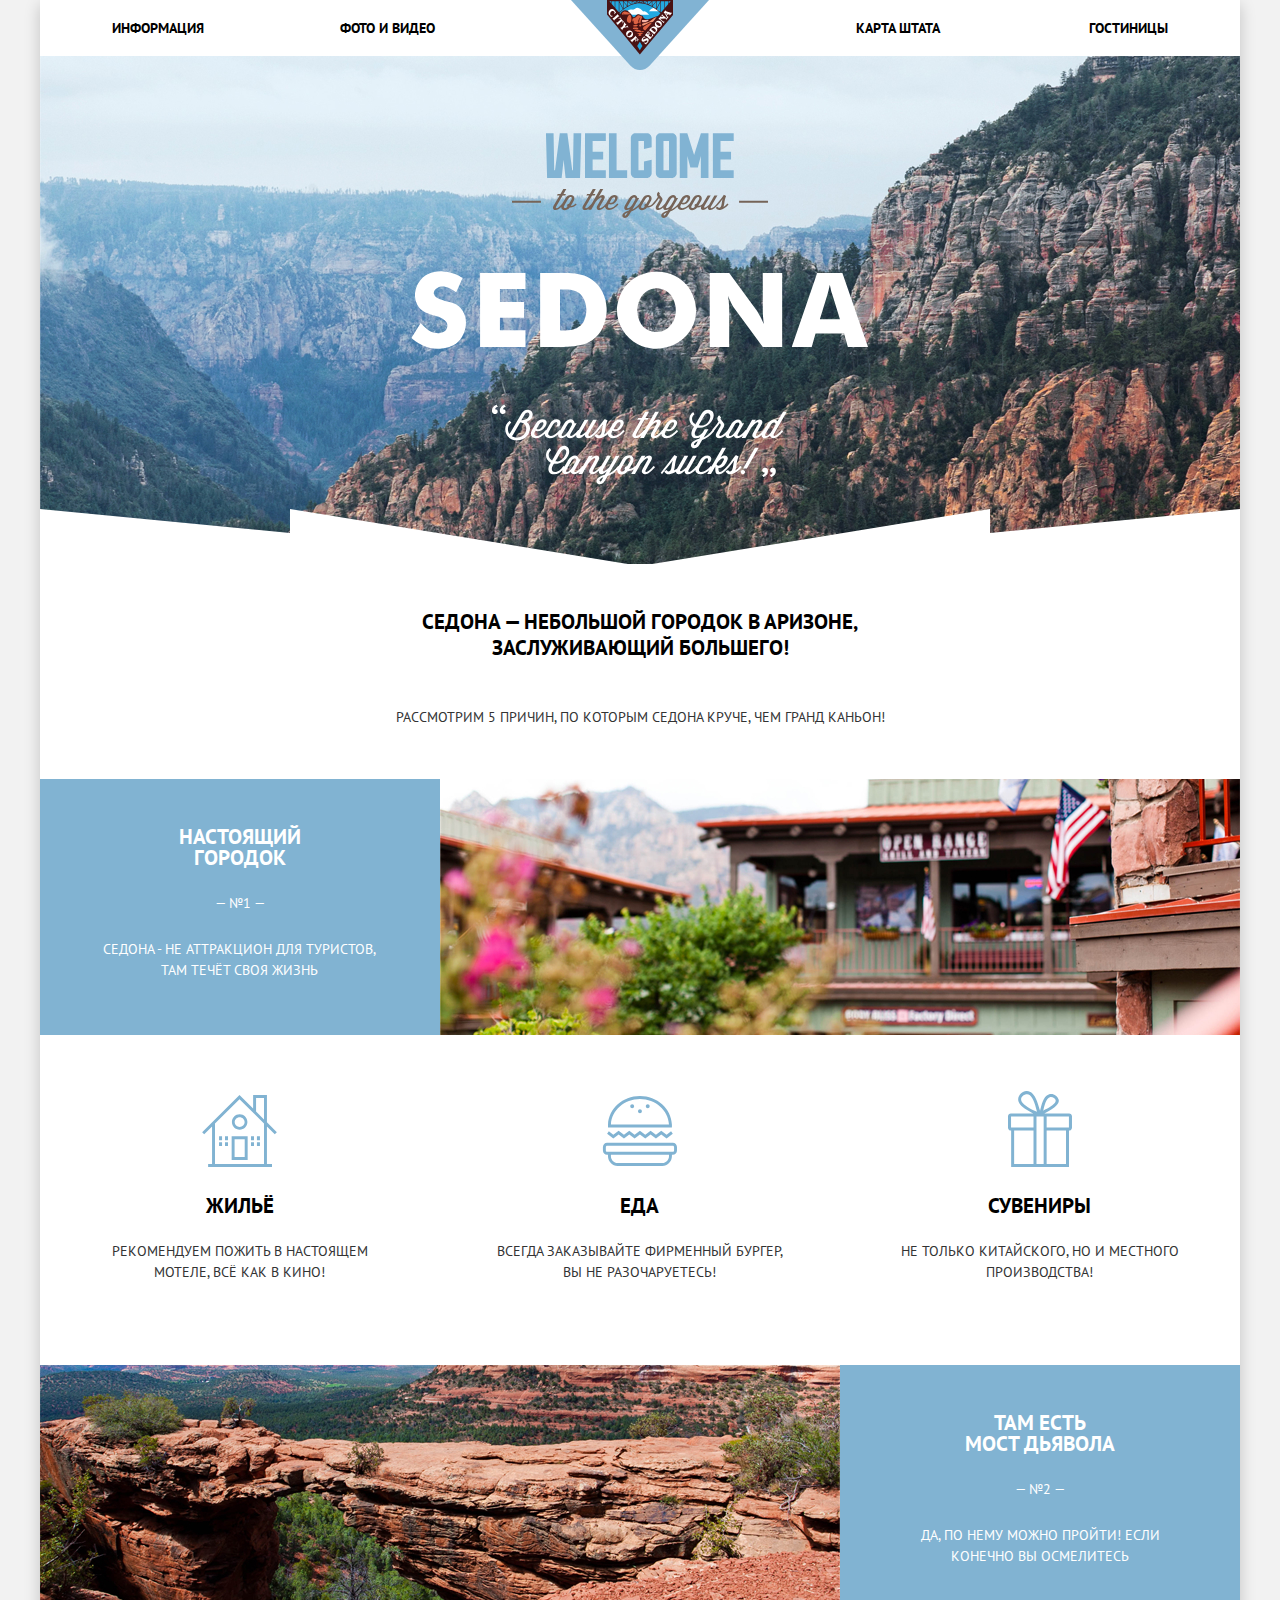
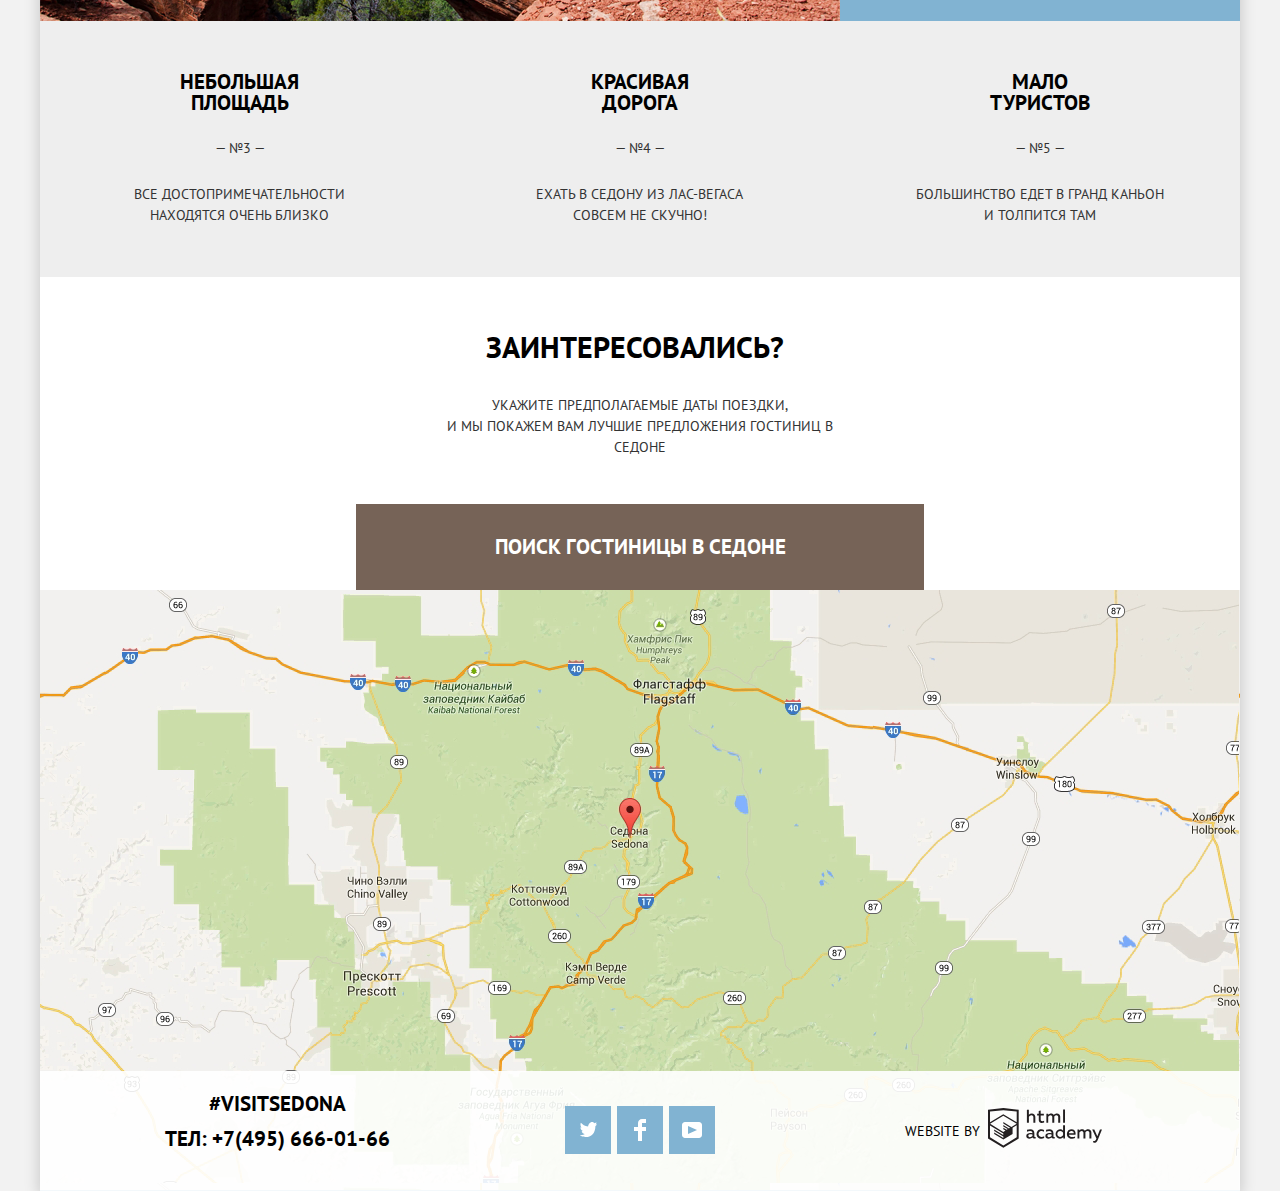
==== commit c8b3ca41: "Минорные изменения" ====
--- a/index.html
+++ b/index.html
@@ -5,8 +5,8 @@
     <title>HTML Academy: Седона</title>
     <link rel="icon" href="favicon.ico">
     <link rel="apple-touch-icon" href="img/152.png">
-    <link href="css/normalize.css" rel="stylesheet">
-    <link href="css/style-minimized.css" rel="stylesheet">
+    <link href="css/normalize.min.css" rel="stylesheet">
+    <link href="css/style.min.css" rel="stylesheet">
   </head>
 
   <body class="container">
@@ -191,6 +191,6 @@
         </a>
       </p>
     </footer>
-    <script src="js/main-minimized.js"></script>
+    <script src="js/main.min.js"></script>
   </body>
 </html>
--- a/css/style.min.css
+++ b/css/style.min.css
@@ -0,0 +1 @@
+@font-face{font-family:"PT Sans";src:url(../fonts/ptsans.woff2) format("woff2"),url(../fonts/ptsans.woff) format("woff");font-weight:400;font-style:normal}@font-face{font-family:"PT Sans";src:url(../fonts/ptsans-bold.woff2) format("woff2"),url(../fonts/ptsans-bold.woff) format("woff");font-weight:700;font-style:normal}.container{max-width:1200px;margin:0 auto;padding:0;box-sizing:border-box;text-align:center;box-shadow:0 5px 15px rgba(0,1,1,.2);font-family:"PT Sans",Arial,sans-serif;font-size:14px;line-height:21px;font-weight:700;color:var(--basic-black);text-transform:uppercase;background-color:var(--basic-lightblue);background-image:url(../img/index-background.jpg);background-position-y:56px;background-repeat:no-repeat}.main-header{min-height:551px;background-image:url(../img/welcome.svg);background-repeat:no-repeat;background-position:center;background-position-y:133px;min-height:564px}.main-header-logo{position:absolute;left:50%;transform:translateX(-50%);margin:0;padding:0}.main-content{background-color:var(--basic-white)}.catalog-container{background-image:none}.catalog-container .main-navigation::after{display:none}.catalog-header{background-image:none;min-height:100%}a{text-decoration:none;margin:0;padding:0}img{max-width:100%;height:auto;object-fit:cover}.page{height:100%;background-color:var(--basic-lightgrey)}.hidden{position:absolute;width:1px;height:1px;margin:-1px;border:0;padding:0;white-space:nowrap;clip-path:inset(100%);clip:rect(0 0 0 0);overflow:hidden}:root{--basic-white:#ffffff;--basic-lightblue:#81b3d2;--basic-dark:#766357;--basic-grey:#eeeeee;--basic-lightgrey:#f2f2f2;--basic-black:#000000;--special-extra-lightblue:#669ec0;--special-deep-lightblue:#5496bd;--special-extra-dark:#604e43;--special-deep-dark:#503e33;--special-extra-lightgrey:#ebebeb;--special-deep-lightgrey:#e5e5e5;--special-neutral:#a9a9a9;--special-black:#333333;--special-darkgrey:#6a6a6a;--special-lightgrey:#cacaca;--special-deep-grey:#666666}.main-definition{font-size:21px;line-height:26px;padding:0 365px;padding-top:44.5px;margin:0;margin-bottom:29px}.main-description{color:var(--special-black);font-weight:400;padding-bottom:51px;padding-top:17px;margin:0}.main-navigation{position:relative;font-size:14px;line-height:26px;color:var(--basic-black);background-color:var(--basic-white)}.main-navigation::after{content:" ";background-image:url(../img/cutter.svg);position:absolute;width:100%;height:57px;top:509px;left:0;right:0;bottom:0}.site-navigation{display:flex;flex-direction:row;flex-wrap:wrap;list-style:none;margin:0;padding:0;padding-top:15px;padding-bottom:15px;background-color:var(--basic-white)}.site-navigation a{color:var(--basic-black)}.site-navigation a:hover{color:var(--basic-lightblue)}.site-navigation a:active{color:var(--special-neutral)}.site-navigation .active{color:var(--basic-dark)}.site-navigation-item{width:25%;box-sizing:border-box}.site-navigation-item:nth-child(1){text-align:left;padding-left:72px}.site-navigation-item:nth-child(2){text-align:left}.site-navigation-item:nth-child(3){text-align:right}.site-navigation-item:nth-child(4){text-align:right;padding-right:72px}.site-navigation-item:nth-child(5){text-align:left;padding-left:72px}.site-navigation-item:nth-child(6){text-align:left}.site-navigation-item:nth-child(7){text-align:right}.site-navigation-item:nth-child(8){text-align:right;padding-right:72px}.features-list{list-style:none;display:grid;grid-template-columns:33.33% 33.33% 33.34%;margin:0;padding:0}.feature-item h3{font-size:21px;color:var(--basic-white);margin:0 auto;padding:0;max-width:150px;padding-top:47px}.feature-item{background-color:var(--basic-lightblue);color:var(--basic-white);font-size:14px;font-weight:400;text-align:center}.first{grid-column:1/-1;display:flex;flex-direction:row;flex-wrap:wrap;align-items:flex-start}.second{grid-column:1/-1;display:flex;flex-direction:row;flex-wrap:wrap;align-items:flex-start}.feature-description{width:33.33%}.feature-image{flex-grow:1;width:66.67%}.feature-number{margin:0;padding:0;padding-top:25px}.feature-clarification{margin:0;padding:0;padding:25px 49px}.second .feature-description{order:2}.feature-item-no-pic h3{font-size:21px;color:var(--basic-black);margin:0 auto;padding:0;max-width:150px}.feature-item-no-pic{background-color:var(--basic-grey);color:var(--special-black);font-size:14px;font-weight:400;height:256px;box-sizing:border-box;padding-top:50px}.feature-item-no-pic .feature-clarification{padding-left:71px;padding-right:71px}.subfeatures-list{list-style:none;background-color:var(--basic-white);display:grid;grid-template-columns:1fr 1fr 1fr;margin:0;padding:0}.subfeatures-item h3{font-size:21px;color:var(--basic-black);margin:0 auto;padding:0;padding-top:160px;max-width:150px}.subfeatures-item{color:var(--special-black);font-size:14px;font-weight:400;padding:0;margin:0}.subfeatures-item .feature-clarification{padding-bottom:82px}.housing{background-image:url(../img/icon-1.svg);background-repeat:no-repeat;background-position:center 60px}.food{background-image:url(../img/icon-2.svg);background-repeat:no-repeat;background-position:center 61px}.souvenirs{background-image:url(../img/icon-3.svg);background-repeat:no-repeat;background-position:center 55px}.hotel{display:flex;flex-direction:column;align-items:center;padding-top:58px;position:relative;color:var(--special-black);font-size:14px;font-weight:700}.hotel-interest{margin:0;padding-right:11px;margin-bottom:36px;color:var(--basic-black);font-size:30px;line-height:24px}.clarification{margin:0;font-weight:400;width:435px;margin-bottom:46px}.hotel-search{background-color:var(--basic-dark);color:var(--basic-white);font-size:21px;line-height:26px;width:568px;padding:30px 0;box-sizing:border-box}.hotel-search:hover{background-color:var(--special-extra-dark);color:var(--basic-white);font-size:21px;line-height:26px}.hotel-search:focus{background-color:var(--special-deep-dark);color:var(--basic-white);font-size:21px;line-height:26px;mix-blend-mode:normal;opacity:.3}.hotel-form{display:flex;flex-direction:column;color:var(--basic-black);box-shadow:0 7px 15px rgba(0,1,1,.15);background-color:var(--basic-white);position:absolute;top:100%;left:50%;transform:translateX(-50%);z-index:1;padding-left:55px;padding-right:55px;padding-top:57px;padding-bottom:55px;box-sizing:border-box;width:568px}.hotel-form-hide{display:none}.hotel-form-show{display:flex;animation:bounce .6s}.hotel-form-error{animation:shake .6s}.hotel-form .hotel-field{margin:0;display:flex;flex-direction:row;flex-wrap:nowrap;align-items:center;justify-content:space-between;margin-bottom:30px}.hotel-form .hotel-field:nth-child(3){margin-bottom:55px}.hotel-label-children{margin-left:12px}.hotel-field label{max-width:110px}.hotel-input-date{border:none;text-transform:inherit;color:var(--basic-black);font-weight:700;background-color:var(--basic-lightgrey);border:2px solid var(--basic-lightgrey);width:346px;height:38px;box-sizing:border-box;padding-left:11px;padding-right:40px}.hotel-input-date::placeholder{color:var(--basic-black)}.hotel-input-date:hover{background-color:var(--special-extra-lightgrey)}.hotel-input-date:focus{background-color:var(--basic-white);border:2px solid var(--special-deep-lightgrey);outline:0}.hotel-form-field{position:relative}.hotel-calendar{position:absolute;top:50%;right:3px;transform:translateY(-50%);border:none;background-color:transparent}.hotel-calendar:hover path{fill:var(--basic-black)}.hotel-calendar:focus{outline:0}.hotel-calendar:active path{fill:var(--basic-lightblue)}.hotel-counter-wrapper{position:relative}.hotel-counter-wrapper:nth-of-type(2){margin-left:-12px}.hotel-counter-add{position:absolute;top:auto: 50%;transform:translateY(60%);right:5px;border:none;background-color:transparent}.hotel-counter-add:hover path{fill:var(--basic-black)}.hotel-counter-add:active path{fill:var(--basic-lightblue)}.hotel-counter-del{position:absolute;top:50%;transform:translateY(-65%);left:5px;border:none;background-color:transparent}.hotel-counter-del:hover rect{fill:var(--basic-black)}.hotel-counter-del:active rect{fill:var(--basic-lightblue)}.hotel-input-people{text-align:center;width:114px;height:38px;box-sizing:border-box;border:none;font-weight:700;background-color:var(--basic-lightgrey)}.hotel-input-people::placeholder{color:var(--basic-black)}.hotel-input-people:hover{background-color:var(--special-extra-lightgrey)}.hotel-input-people:focus{background-color:var(--basic-white);border:2px solid var(--special-deep-lightgrey);outline:0}.hotel-find-button{color:var(--basic-white);background-color:var(--basic-lightblue);border:none;padding:16px 181px;font-family:"PT Sans",Arial,sans-serif;font-weight:700;font-size:21px;line-height:26px;width:458px;text-transform:uppercase}.hotel-find-button:hover{background-color:var(--special-extra-lightblue)}.hotel-find-button:focus{background-color:var(--special-deep-lightblue);mix-blend-mode:normal;opacity:.3}.map{margin-bottom:-119px;background-image:url(../img/map.png)}.map iframe{border:none}.hotel-filter{color:var(--basic-white);font-weight:400;font-size:14px;line-height:21px;background-color:var(--basic-lightblue);background-image:url(../img/catalog-background.jpg);background-position:top center;background-repeat:no-repeat;background-size:cover}.hotel-filter-form{display:flex;flex-direction:row;flex-wrap:wrap;text-align:left;padding-left:72px;padding-right:73px;padding-bottom:32px;padding-top:27px}.hotel-fieldset{border:none;padding:0;margin:0}.infrastructure{width:255px}.housing-type{width:260px}.cost-per-day{width:250px;align-items:center;margin-left:auto}.range-filter{padding-top:11px}.price-controls{display:flex;justify-content:flex-start;border:2px solid var(--basic-white);width:317px;position:relative;box-sizing:border-box}.price-controls::before{content:"";position:absolute;left:50%;top:7px;width:2px;height:22px;background-image:url(../img/delimiter.svg)}.price-controls label{padding-top:5px;padding-bottom:7px}.min-price{padding-left:68px}.max-price{padding-left:60px}.price-controls input{width:60px;border:none;background-color:transparent}.price-controls input::placeholder{color:var(--basic-white)}.range-controls{padding-top:20px;position:relative}.range-controls .scale{height:2px;background:rgba(255,255,255,.3)}.range-controls .bar{width:70%;height:2px;background:var(--basic-white)}.range-controls .toggle{position:absolute;top:11px;left:0;width:4px;height:4px;padding:0;border:8px solid var(--basic-white);background-color:var(--special-neutral);border-radius:50%;box-shadow:0 2px 1px 0 var(--special-neutral)}.range-controls .toggle:hover{top:9px;border-width:10px}.range-controls .toggle-min{left:0}.range-controls .toggle-max{left:238px}.hotel-filter-legend{font-weight:700;font-size:16px}.hotel-filter-feature-list{list-style:none;margin:0;padding:0}.hotel-filter-feature-list li{padding-top:25px;padding-left:39px}.filter-option label{position:relative;display:block;cursor:pointer;user-select:none;font-size:14px;line-height:21px}.filter-input-checkbox+label::before{content:"";position:absolute;left:-39px;top:0;width:18px;height:18px;border:2px solid var(--basic-white);border-radius:5px}.filter-input-checkbox:focus+label::before{outline:2px solid #000}.filter-input-checkbox:disabled+label::before{content:"";position:absolute;left:-39px;top:0;width:18px;height:18px;border:2px solid var(--special-darkgrey);border-radius:5px}.filter-input-checkbox:checked+label::after{content:"";position:absolute;top:0;left:-36px;width:23px;height:23px;background-image:url(../img/select.svg);background-repeat:no-repeat}.filter-input-checkbox:checked:disabled+label::after{content:"";position:absolute;top:0;left:-36px;width:23px;height:23px;background-image:url(../img/select-dark.svg);background-repeat:no-repeat}.hotel-show{background-color:transparent;color:var(--basic-white);border:2px solid var(--basic-white);width:137px;height:36px;font-family:"PT Sans",Arial,sans-serif;font-weight:400;font-size:14px;line-height:21px;text-transform:uppercase;margin-top:33px;margin-left:85px}.hotel-show:hover{color:var(--basic-black);background-color:var(--basic-white)}.hotel-results{display:grid;grid-template-columns:1fr 1fr;background:var(--basic-white)}.hotel-results-found{margin:0;padding:0;padding-top:29px;font-size:21px;line-height:26px;text-align:left;padding-left:73px}.sort-menu{grid-column:1/-1;display:flex;justify-content:flex-start;padding-right:73px}.button-up{margin-right:11px;margin-top:35px;border:none;background:0 0;cursor:pointer}.button-up path{fill:var(--special-lightgrey)}.button-up:hover path{fill:var(--basic-black)}.button-up:focus{outline:0}.button-up:focus svg{outline:2px solid #000}.button-up:active path{fill:var(--basic-lightblue)}.button-down{margin-top:35px;border:none;background:0 0;cursor:pointer}.button-down path{fill:var(--basic-lightblue)}.button-down:hover path{fill:var(--basic-black)}.button-down:focus{outline:0}.button-down:focus svg{outline:2px solid #000}.button-down:active path{fill:var(--basic-lightblue)}.hotel-results-sort{list-style:none;margin:0;padding:0;padding-left:46px;padding-top:29px;padding-bottom:34px;display:flex;flex-direction:row;flex-grow:1;justify-content:flex-start}.sort-by{margin:0;padding:0;font-weight:400;font-size:12px;line-height:18px}.hotel-results-sort li:first-child{margin-left:0}.price{margin-left:40px;color:var(--basic-lightblue)}.category{margin-left:34px;border-bottom:1px dashed var(--basic-black);color:var(--basic-black);mix-blend-mode:normal;opacity:.3}.category:hover{border-bottom:1px dashed var(--basic-lightblue);color:var(--basic-lightblue);opacity:1}.category:focus{border-bottom:none;color:var(--basic-black);opacity:1}.hotel-results-list{list-style:none;margin:0;padding:0;grid-column:1/-1}.hotel-results-item{font-size:14px;line-height:21px;font-weight:400;border:1px solid var(--special-deep-lightgrey);margin:0;padding:0;padding-left:73px;padding-bottom:33px;display:flex;flex-direction:row;justify-content:flex-start;align-items:flex-end;box-sizing:border-box}.hotel-results-item article{text-align:left;margin:0;padding:0;padding-left:29px;padding-top:21px;flex-grow:1;box-sizing:border-box}.hotel-prestige{text-align:right;margin:0;padding:0;padding-right:70px;display:flex;flex-direction:column;align-items:flex-end;position:relative;display:block;box-sizing:border-box}.hotel-rating{margin:0;padding:0;background-color:var(--basic-lightgrey);color:var(--special-deep-grey);padding:3px 15px}.hotel-stars{margin:0;padding:0;color:var(--basic-white);padding-bottom:50px}.hotel-results-item:first-of-type .hotel-prestige::before{content:"";position:absolute;background-image:url(../img/star.svg);background-repeat:space;width:89px;height:17px;left:23px;top:10px}.hotel-results-item:nth-of-type(2) .hotel-prestige::before{content:"";position:absolute;background-image:url(../img/star.svg);background-repeat:space;width:64px;height:17px;left:48px;top:10px}.hotel-results-item:nth-of-type(3) .hotel-prestige::before{content:"";position:absolute;background-image:url(../img/star.svg);background-repeat:space;width:40px;height:17px;left:72px;top:10px}.hotel-header{font-size:21px;line-height:26px;margin:0;padding:0}a .hotel-header{color:var(--basic-black)}a .hotel-header:hover{color:var(--basic-lightblue)}a .hotel-header:active{color:var(--basic-lightgrey)}.hotel-results-wrapper{padding-top:8px;padding-bottom:20px;display:flex;flex-direction:row;align-items:center;justify-content:flex-start}.hotel-type{margin:0;padding:0;text-align:left;width:114px}.hotel-price{margin:0;padding:0;width:96px;text-align:left}.hotel-controls{margin:0;padding:0}.hotel-browse{background-color:var(--basic-lightblue);color:var(--basic-white);font-weight:700;margin:0;padding:0;padding-top:4px;padding-bottom:4px;padding-left:17px;padding-right:17px}.hotel-browse:hover{background-color:var(--special-extra-lightblue)}.hotel-browse:active{background-color:var(--special-deep-lightblue);mix-blend-mode:normal;opacity:.3}.hotel-book{background-color:var(--basic-dark);color:var(--basic-white);font-weight:700;margin:0;padding:0;padding-top:4px;padding-bottom:4px;padding-left:17px;padding-right:17px}.hotel-book:hover{background-color:var(--special-extra-dark)}.hotel-book:active{background-color:var(--special-deep-dark);mix-blend-mode:normal;opacity:.3}.main-footer{display:flex;flex-direction:row;flex-wrap:wrap;align-items:flex-start;justify-content:space-between;background:rgba(255,255,255,.9);position:relative;z-index:1;padding-left:56px;padding-right:55px;padding-top:20px;padding-bottom:35px;box-sizing:border-box}.catalog-footer{background-color:var(--basic-white);background-image:none}.footer-contacts{color:var(--basic-black);font-size:21px;line-height:26px;box-sizing:border-box;width:33.33%}.hashtag{margin:0;margin-bottom:9px}.telephone{margin:0}.footer-contacts a{color:var(--basic-black);text-decoration:none}.footer-socials{margin:0;padding:0;box-sizing:border-box;width:33.33%}.footer-socials ul{list-style:none;margin:0;padding:0;display:flex;flex-wrap:wrap;grid-gap:6px;justify-content:center;flex-direction:row;align-items:center;padding-top:15px}.social-button{display:flex;justify-content:center;align-items:center;width:46px;height:48px;background-color:var(--basic-lightblue);color:var(--basic-white);text-decoration:none}.social-button:hover{background-color:var(--special-extra-lightblue)}.social-button:focus{background-color:var(--special-deep-lightblue);mix-blend-mode:normal;opacity:.3}.footer-copyright{display:flex;flex-direction:row;align-items:center;justify-content:center;font-size:14px;font-weight:400;line-height:26px;box-sizing:border-box;width:33.33%;margin:0;padding-top:16px}.footer-copyright a{color:var(--basic-black)}.footer-copyright a:hover{color:var(--basic-lightblue)}.footer-copyright a:focus{color:var(--special-lightgrey)}.footer-copyright-logo{padding-left:8px}.footer-copyright-logo:hover path{fill:var(--basic-lightblue)}.footer-copyright-logo:active path{fill:var(--special-lightgrey)}@keyframes bounce{from{transform:translateX(-50%) translateY(-60px);opacity:0}to{transform:translateX(-50%) translateY(0);opacity:1}}@keyframes shake{0%,100%{transform:translateX(-50%) translateX(0)}10%,30%,50%,70%,90%{transform:translateX(-50%) translateX(-10px)}20%,40%,60%,80%{transform:translateX(-50%) translateX(10px)}}
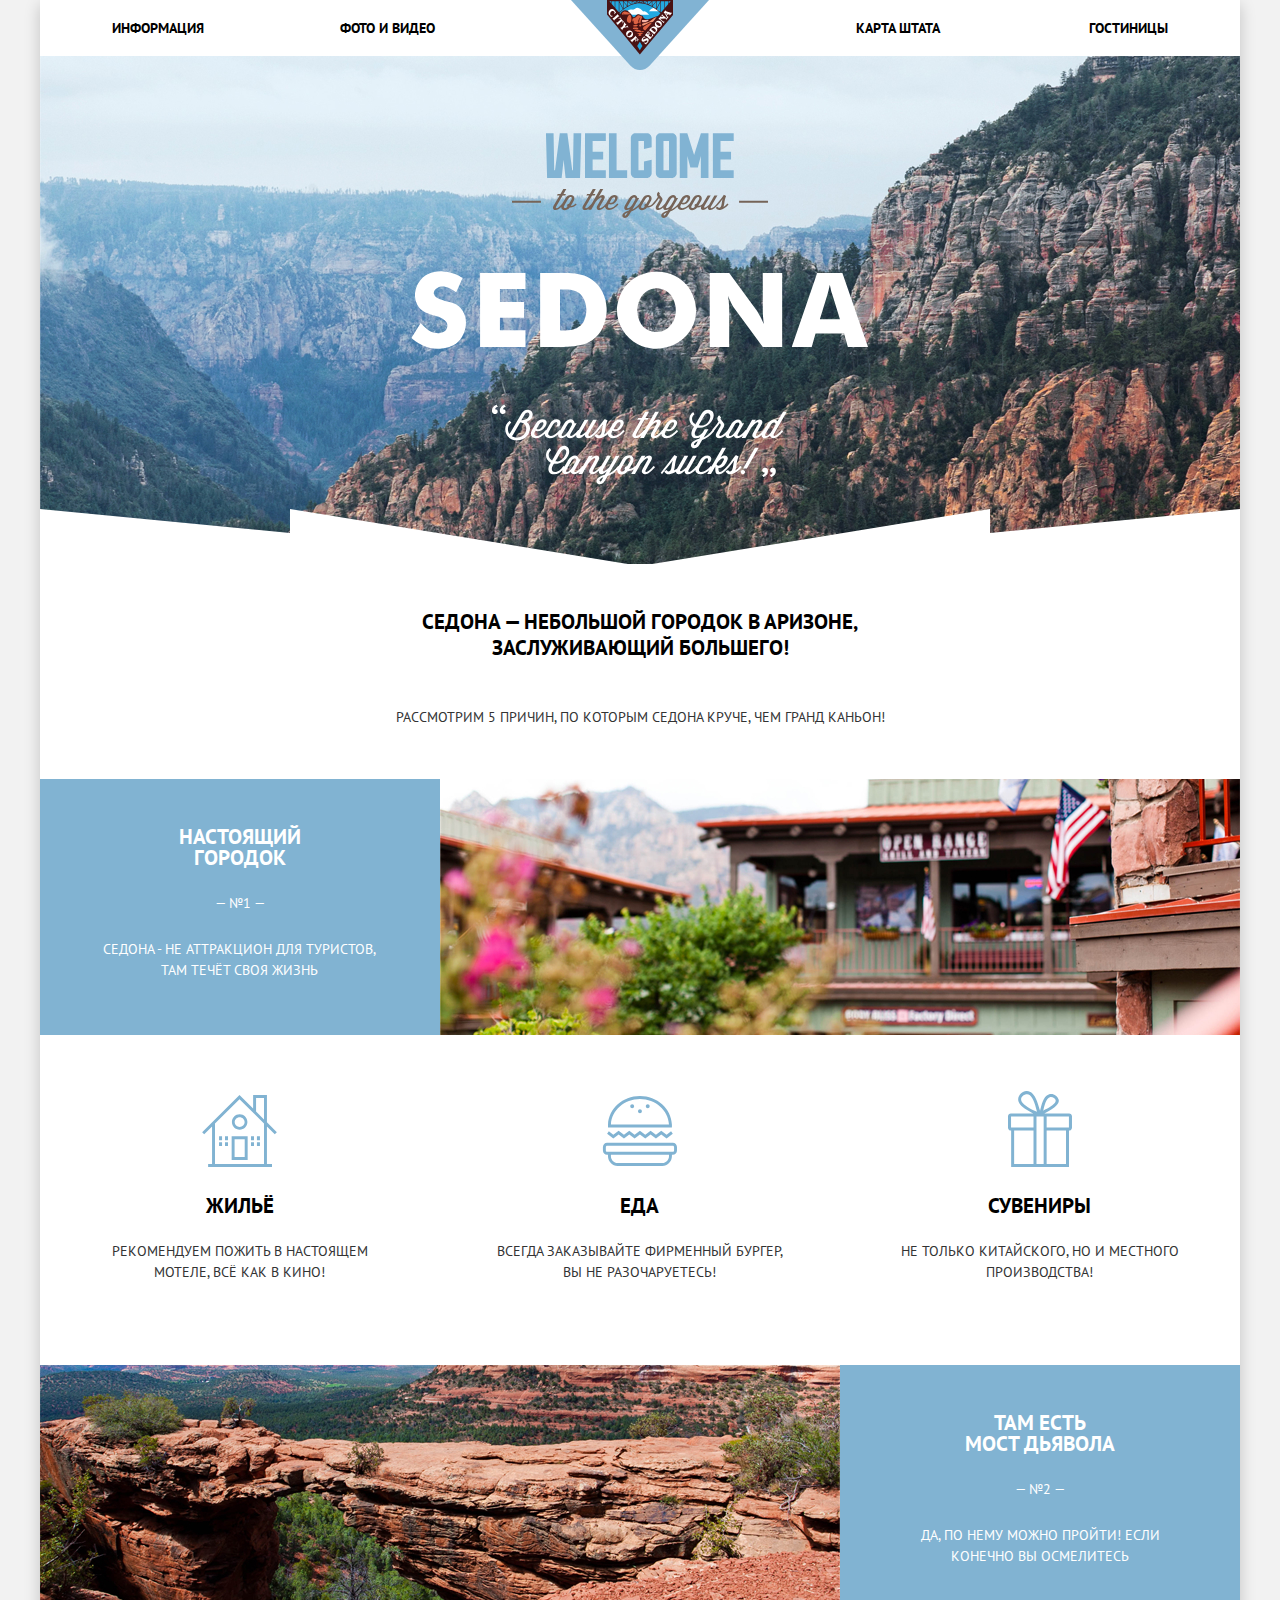
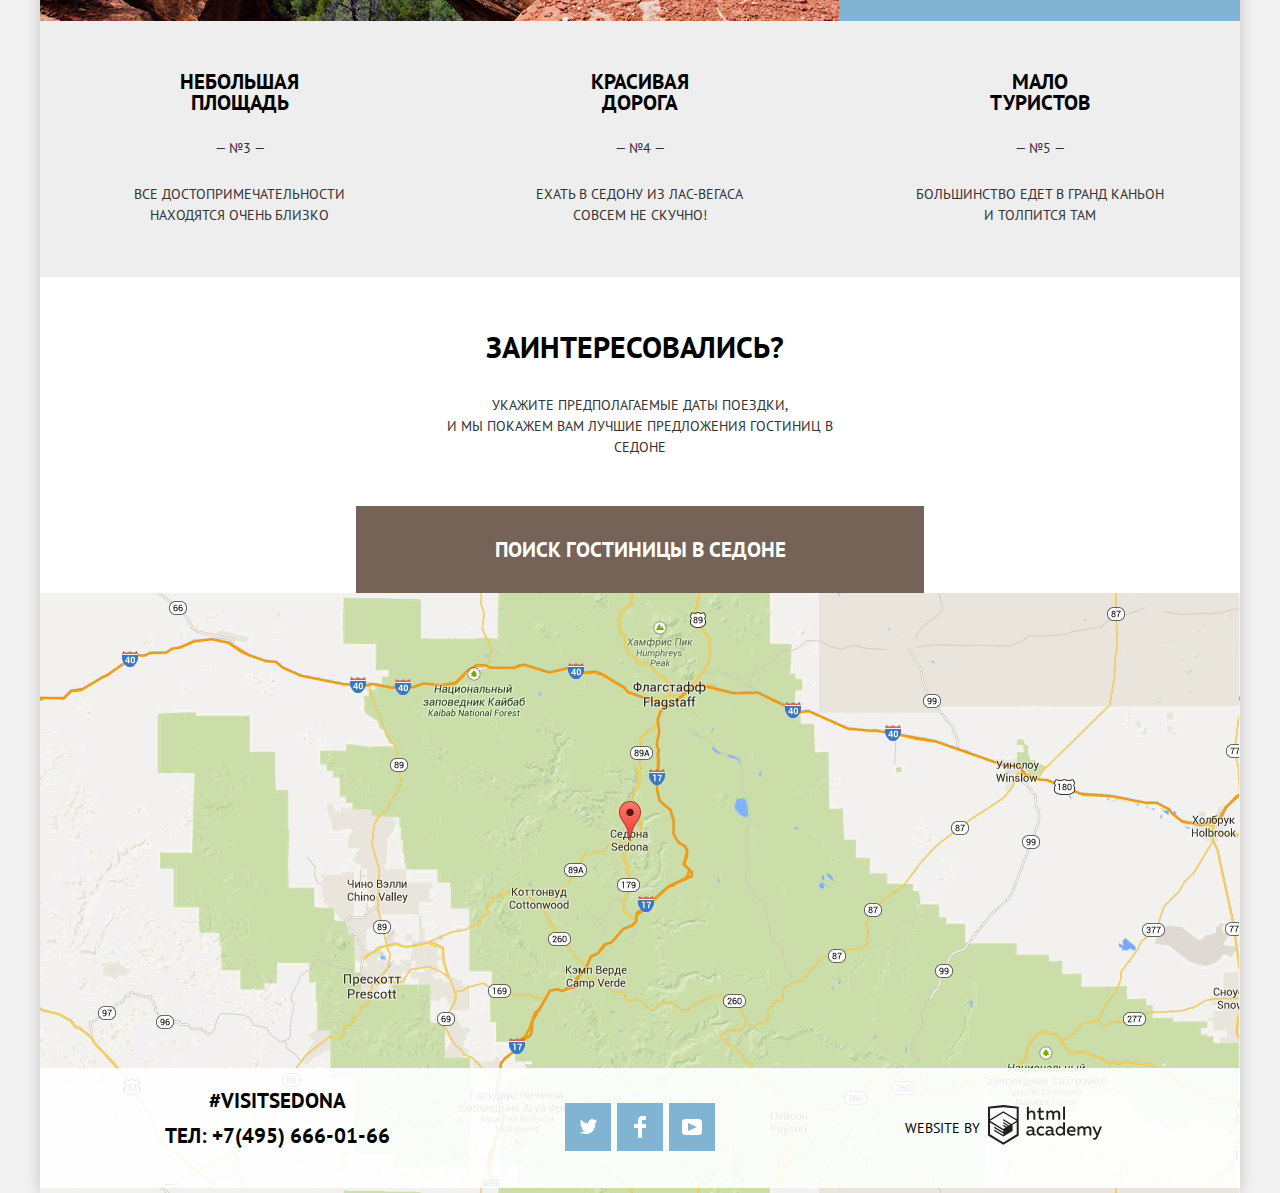
==== commit b8ba4690: "Первые исправления" ====
--- a/index.html
+++ b/index.html
@@ -6,7 +6,7 @@
     <link rel="icon" href="favicon.ico">
     <link rel="apple-touch-icon" href="img/152.png">
     <link href="css/normalize.min.css" rel="stylesheet">
-    <link href="css/style.min.css" rel="stylesheet">
+    <link href="css/style.css" rel="stylesheet">
   </head>
 
   <body class="container">
--- a/css/style.css
+++ b/css/style.css
@@ -0,0 +1,1341 @@
+/* Fonts */
+@font-face {
+  font-family: "PT Sans";
+  src: url("../fonts/ptsans.woff2") format("woff2"), url("../fonts/ptsans.woff") format("woff");
+  font-weight: 400;
+  font-style: normal;
+}
+
+@font-face {
+  font-family: "PT Sans";
+  src: url("../fonts/ptsans-bold.woff2") format("woff2"), url("../fonts/ptsans-bold.woff") format("woff");
+  font-weight: 700;
+  font-style: normal;
+}
+
+/* Global */
+
+.container {
+  max-width: 1200px;
+  margin: 0 auto;
+  padding: 0;
+  box-sizing: border-box;
+  text-align: center;
+  box-shadow: 0px 5px 15px rgba(0, 1, 1, 0.2);
+  font-family: "PT Sans", Arial, sans-serif;
+  font-size: 14px;
+  line-height: 21px;
+  font-weight: 700;
+  color: var(--basic-black);
+  text-transform: uppercase;
+  background-color: var(--basic-lightblue);
+  background-image: url("../img/index-background.jpg");
+  background-position-y: 56px;
+  background-repeat: no-repeat;
+}
+
+.main-header {
+  min-height: 551px;
+  background-image: url("../img/welcome.svg");
+  background-repeat: no-repeat;
+  background-position: center;
+  background-position-y: 133px;
+  min-height: 564px;
+}
+
+.main-header-logo{
+  position: absolute;
+  left: 50%;
+  transform: translateX(-50%);
+  margin: 0;
+  padding: 0;
+}
+
+.main-content {
+  background-color: var(--basic-white);
+}
+
+.catalog-container {
+  background-image: none;
+}
+
+.catalog-container .main-navigation::after {
+  display: none;
+}
+
+.catalog-header {
+  background-image: none;
+  min-height: 100%;
+}
+
+a {
+  text-decoration: none;
+  margin: 0;
+  padding: 0;
+}
+
+img {
+  max-width: 100%;
+  height: auto;
+  object-fit: cover;
+}
+
+.page {
+  height: 100%;
+  background-color: var(--basic-lightgrey);
+}
+
+.hidden {
+  position: absolute;
+  width: 1px;
+  height: 1px;
+  margin: -1px;
+  border: 0;
+  padding: 0;
+  white-space: nowrap;
+  clip-path: inset(100%);
+  clip: rect(0 0 0 0);
+  overflow: hidden;
+}
+
+/* Variables */
+:root {
+  --basic-white: #ffffff;
+  --basic-lightblue: #81b3d2;
+  --basic-dark: #766357;
+  --basic-grey: #eeeeee;
+  --basic-lightgrey: #f2f2f2;
+  --basic-black: #000000;
+
+  --special-extra-lightblue:  #669ec0;
+  --special-deep-lightblue: #5496bd;
+  --special-extra-dark: #604e43;
+  --special-deep-dark: #503e33;
+  --special-extra-lightgrey: #ebebeb;
+  --special-deep-lightgrey: #e5e5e5;
+  --special-neutral: #a9a9a9;
+  --special-black: #333333;
+  --special-darkgrey: #6a6a6a;
+  --special-lightgrey: #cacaca;
+  --special-deep-grey: #666666;
+}
+
+
+.main-definition {
+  font-size: 21px;
+  line-height: 26px;
+  padding: 0 365px;
+  padding-top: 44.5px;
+  margin: 0;
+  margin-bottom: 29px;
+}
+
+.main-description {
+  color: var(--special-black);
+  font-weight: 400;
+  padding-bottom: 51px;
+  padding-top: 17px;
+  margin: 0;
+}
+
+/* Main navigation */
+
+.main-navigation {
+  position: relative;
+  font-size: 14px;
+  line-height: 26px;
+  color: var(--basic-black);
+  background-color: var(--basic-white);
+}
+
+.main-navigation::after {
+  content: " ";
+  background-image: url("../img/cutter.svg");
+  position: absolute;
+  width: 100%;
+  height: 57px;
+  top: 509px;
+  left: 0;
+  right: 0;
+  bottom: 0;
+}
+
+.site-navigation {
+  display: flex;
+  flex-direction: row;
+  flex-wrap: wrap;
+  list-style: none;
+  margin: 0;
+  padding: 0;
+  padding-top: 15px;
+  padding-bottom: 15px;
+  background-color: var(--basic-white);
+}
+
+.site-navigation a {
+  color: var(--basic-black);
+}
+
+.site-navigation a:hover {
+  color: var(--basic-lightblue);
+}
+
+.site-navigation a:active {
+  color: var(--special-neutral);
+}
+
+.site-navigation .active {
+  color: var(--basic-dark);
+}
+
+.site-navigation-item {
+  width: 25%;
+  box-sizing: border-box;
+}
+
+.site-navigation-item:nth-child(1) {
+  text-align: left;
+  padding-left: 72px;
+}
+
+.site-navigation-item:nth-child(2) {
+  text-align: left;
+}
+
+.site-navigation-item:nth-child(3) {
+  text-align: right;
+}
+
+.site-navigation-item:nth-child(4) {
+  text-align: right;
+  padding-right: 72px;
+}
+
+.site-navigation-item:nth-child(5) {
+  text-align: left;
+  padding-left: 72px;
+}
+
+.site-navigation-item:nth-child(6) {
+  text-align: left;
+}
+
+.site-navigation-item:nth-child(7) {
+  text-align: right;
+}
+
+.site-navigation-item:nth-child(8) {
+  text-align: right;
+  padding-right: 72px;
+}
+
+/* Features */
+
+.features-list {
+  list-style: none;
+  display: grid;
+  grid-template-columns: 33.33% 33.33% 33.34%;
+  margin: 0;
+  padding: 0;
+}
+
+.feature-item h3 {
+  font-size: 21px;
+  color: var(--basic-white);
+  margin: 0 auto;
+  padding: 0;
+  max-width: 150px;
+  padding-top: 47px;
+}
+
+.feature-item {
+  background-color: var(--basic-lightblue);
+  color: var(--basic-white);
+  font-size: 14px;
+  font-weight: 400;
+  text-align: center;
+}
+
+.first {
+  grid-column: 1 / -1;
+  display: flex;
+  flex-direction: row;
+  flex-wrap: wrap;
+  align-items: flex-start;
+}
+
+.second {
+  grid-column: 1 / -1;
+  display: flex;
+  flex-direction: row;
+  flex-wrap: wrap;
+  align-items: flex-start;
+}
+
+.feature-description {
+  width: 33.33%;
+}
+
+.feature-image {
+  flex-grow: 1;
+  width: 66.67%;
+}
+
+.feature-number {
+  margin: 0;
+  padding: 0;
+  padding-top: 25px;
+}
+
+.feature-clarification {
+  margin: 0;
+  padding: 0;
+  padding: 25px 49px;
+}
+
+.second .feature-description {
+  order: 2;
+}
+
+.feature-item-no-pic h3 {
+  font-size: 21px;
+  color: var(--basic-black);
+  margin: 0 auto;
+  padding: 0;
+  max-width: 150px;
+}
+
+.feature-item-no-pic {
+  background-color: var(--basic-grey);
+  color: var(--special-black);
+  font-size: 14px;
+  font-weight: 400;
+  height: 256px;
+  box-sizing: border-box;
+  padding-top: 50px;
+}
+
+.feature-item-no-pic .feature-clarification {
+  padding-left: 71px;
+  padding-right: 71px;
+}
+
+.subfeatures-list{
+  list-style: none;
+  background-color: var(--basic-white);
+  display: grid;
+  grid-template-columns: 1fr 1fr 1fr;
+  margin: 0;
+  padding: 0;
+}
+
+.subfeatures-item h3 {
+  font-size: 21px;
+  color: var(--basic-black);
+  margin: 0 auto;
+  padding: 0;
+  padding-top: 160px;
+  max-width: 150px;
+}
+
+.subfeatures-item {
+  color: var(--special-black);
+  font-size: 14px;
+  font-weight: 400;
+  padding: 0;
+  margin: 0;
+}
+
+.subfeatures-item .feature-clarification {
+  padding-bottom: 82px;
+}
+
+.housing {
+  background-image: url("../img/icon-1.svg");
+  background-repeat: no-repeat;
+  background-position: center 60px;
+}
+
+.food {
+  background-image: url("../img/icon-2.svg");
+  background-repeat: no-repeat;
+  background-position: center 61px;
+}
+
+.souvenirs {
+  background-image: url("../img/icon-3.svg");
+  background-repeat: no-repeat;
+  background-position: center 55px;
+}
+
+/* Hotel search */
+
+.hotel {
+  display: flex;
+  flex-direction: column;
+  align-items: center;
+  padding-top: 58px;
+  position: relative;
+  color: var(--special-black);
+  font-size: 14px;
+  font-weight: 700;
+}
+
+.hotel-interest {
+  margin: 0;
+  padding-right: 11px;
+  margin-bottom: 36px;
+  color: var(--basic-black);
+  font-size: 30px;
+  line-height: 24px;
+}
+
+.clarification {
+  margin: 0;
+  font-weight: 400;
+  width: 435px;
+  margin-bottom: 46px;
+}
+
+.hotel-search {
+  background-color: var(--basic-dark);
+  color: var(--basic-white);
+  font-size: 21px;
+  line-height: 26px;
+  width: 568px;
+  margin-top: 2px;
+  padding-left: 0;
+  padding-right: 0;
+  padding-top: 31px;
+  padding-bottom: 30px;
+  box-sizing: border-box;
+}
+
+.hotel-search:hover {
+  background-color: var(--special-extra-dark);
+  color: var(--basic-white);
+  font-size: 21px;
+  line-height: 26px;
+}
+
+.hotel-search:focus {
+  background-color: var(--special-deep-dark);
+  color: var(--basic-white);
+  font-size: 21px;
+  line-height: 26px;
+  mix-blend-mode: normal;
+  opacity: 0.3;
+}
+
+.hotel-form {
+  display: flex;
+  flex-direction: column;
+  color: var(--basic-black);
+  box-shadow: 0px 7px 15px rgba(0, 1, 1, 0.15);
+  background-color: var(--basic-white);
+  position: absolute;
+  top: 100%;
+  left: 50%;
+  transform: translateX(-50%);
+  z-index: 1;
+  padding-left: 55px;
+  padding-right: 55px;
+  padding-top: 55px;
+  padding-bottom: 55px;
+  box-sizing: border-box;
+  width: 568px;
+}
+
+.hotel-form-hide {
+  display: none;
+}
+
+.hotel-form-show {
+  display: flex;
+  animation: bounce 0.6s;
+}
+
+.hotel-form-error {
+  animation: shake 0.6s;
+}
+
+.hotel-form .hotel-field{
+  margin: 0;
+  display: flex;
+  flex-direction: row;
+  flex-wrap: nowrap;
+  align-items: center;
+  justify-content: space-between;
+  margin-bottom: 29px;
+}
+
+.hotel-form .hotel-field:nth-child(3) {
+  margin-bottom: 55px;
+}
+
+.hotel-label-children {
+  margin-left: 12px;
+}
+
+.hotel-field label {
+  max-width: 110px;
+}
+
+.hotel-input-date {
+  border: none;
+  text-transform: inherit;
+  color: var(--basic-black);
+  font-weight: 700;
+  background-color: var(--basic-lightgrey);
+  border: 2px solid var(--basic-lightgrey);
+  width: 346px;
+  height: 38px;
+  box-sizing: border-box;
+  padding-left: 11px;
+  padding-right: 40px;
+}
+
+.hotel-input-date::placeholder{
+  color: var(--basic-black);
+}
+
+.hotel-input-date:hover {
+  background-color: var(--special-extra-lightgrey);
+}
+
+.hotel-input-date:focus {
+  background-color: var(--basic-white);
+  border: 2px solid var(--special-deep-lightgrey);
+  outline: none;
+}
+
+.hotel-form-field {
+  position: relative;
+}
+
+.hotel-calendar {
+  position: absolute;
+  top: 50%;
+  right: 3px;
+  transform: translateY(-50%);
+  border: none;
+  background-color: transparent;
+}
+
+.hotel-calendar:hover path {
+  fill: var(--basic-black);
+}
+
+.hotel-calendar:focus{
+  outline: none;
+}
+
+.hotel-calendar:active path {
+  fill: var(--basic-lightblue);
+}
+
+
+.hotel-counter-wrapper {
+  position: relative;
+}
+
+.hotel-counter-wrapper:nth-of-type(2) {
+  margin-left: -12px;
+}
+
+.hotel-counter-add {
+  position: absolute;
+  top:auto: 50%;
+  transform: translateY(60%);
+  right: 5px;
+  border: none;
+  background-color: transparent;
+}
+
+.hotel-counter-add:hover path {
+  fill: var(--basic-black);
+}
+
+.hotel-counter-add:active path {
+  fill: var(--basic-lightblue);
+}
+
+.hotel-counter-del {
+  position: absolute;
+  top: 50%;
+  transform: translateY(-65%);
+  left: 5px;
+  border: none;
+  background-color: transparent;
+}
+
+.hotel-counter-del:hover rect {
+  fill: var(--basic-black);
+}
+
+.hotel-counter-del:active rect {
+  fill: var(--basic-lightblue);
+}
+
+.hotel-input-people {
+  text-align: center;
+  width: 114px;
+  height: 38px;
+  box-sizing: border-box;
+  border: none;
+  font-weight: 700;
+  background-color: var(--basic-lightgrey);
+  padding-left: 40px;
+  padding-right: 40px;
+}
+
+.hotel-input-people::placeholder{
+  color: var(--basic-black);
+}
+
+.hotel-input-people:hover {
+  background-color: var(--special-extra-lightgrey);
+}
+
+.hotel-input-people:focus {
+  background-color: var(--basic-white);
+  border: 2px solid var(--special-deep-lightgrey);
+  outline: none;
+}
+
+.hotel-find-button {
+  color: var(--basic-white);
+  background-color: var(--basic-lightblue);
+  border: none;
+  padding: 16px 181px;
+  font-family: "PT Sans", Arial, sans-serif;
+  font-weight: 700;
+  font-size: 21px;
+  line-height: 26px;
+  width: 458px;
+  text-transform: uppercase;
+}
+
+.hotel-find-button:hover{
+  background-color: var(--special-extra-lightblue);
+}
+
+.hotel-find-button:focus{
+  background-color: var(--special-deep-lightblue);
+  mix-blend-mode: normal;
+  opacity: 0.3;
+}
+
+.map {
+  margin-bottom: -125px;
+  background-image: url("../img/map.png");
+}
+
+.map iframe {
+  border: none;
+}
+
+
+/* Hotel filter */
+
+.hotel-filter {
+  color: var(--basic-white);
+  font-weight: 400;
+  font-size: 14px;
+  line-height: 21px;
+  background-color: var(--basic-lightblue);
+  background-image: url("../img/catalog-background.jpg");
+  background-position: top center;
+  background-repeat: no-repeat;
+  background-size: cover;
+}
+
+.hotel-filter-form {
+  display: flex;
+  flex-direction: row;
+  flex-wrap: wrap;
+  text-align: left;
+  padding-left: 72px;
+  padding-right: 73px;
+  padding-bottom: 32px;
+  padding-top: 27px;
+}
+
+.hotel-fieldset {
+  border: none;
+  padding: 0;
+  margin: 0;
+}
+
+.infrastructure {
+  width: 255px;
+}
+
+.housing-type {
+  width: 260px;
+}
+
+.cost-per-day {
+  width: 250px;
+  align-items: center;
+  margin-left: auto;
+}
+
+.range-filter {
+  padding-top: 11px;
+}
+
+.price-controls {
+  display: flex;
+  justify-content: flex-start;
+  border: 2px solid var(--basic-white);
+  width: 317px;
+  position: relative;
+  box-sizing: border-box;
+}
+
+.price-controls::before {
+  content: "";
+  position: absolute;
+  left: 50%;
+  top: 7px;
+  width: 2px;
+  height: 22px;
+  background-image: url("../img/delimiter.svg");
+}
+
+.price-controls label {
+  padding-top: 5px;
+  padding-bottom: 7px;
+}
+
+.min-price {
+  padding-left: 68px;
+}
+
+.max-price {
+  padding-left: 60px;
+}
+
+.price-controls input {
+  width: 60px;
+  border: none;
+  background-color: transparent;
+}
+
+.price-controls input::placeholder{
+  color: var(--basic-white);
+}
+
+.range-controls {
+  padding-top: 20px;
+  position: relative;
+}
+
+.range-controls .scale {
+  height: 2px;
+  background: rgba(255,255,255,0.3);
+}
+
+.range-controls .bar {
+  width: 70%;
+  height: 2px;
+  background: var(--basic-white);
+}
+
+.range-controls .toggle {
+  position: absolute;
+  top: 11px;
+  left: 0;
+  width: 4px;
+  height: 4px;
+  padding: 0;
+  border: 8px solid var(--basic-white);
+  background-color: var(--special-neutral);
+  border-radius: 50%;
+  box-shadow: 0 2px 1px 0 var(--special-neutral);
+}
+
+.range-controls .toggle:hover {
+  top: 9px;
+  border-width: 10px;
+}
+
+.range-controls .toggle-min {
+  left: 0;
+}
+
+.range-controls .toggle-max {
+  left: 238px;
+}
+
+.hotel-filter-legend {
+  font-weight: 700;
+  font-size: 16px;
+}
+
+.hotel-filter-feature-list {
+  list-style: none;
+  margin: 0;
+  padding: 0;
+}
+
+.hotel-filter-feature-list li {
+  padding-top: 25px;
+  padding-left: 39px;
+}
+
+.filter-option label {
+  position: relative;
+  display: block;
+  cursor: pointer;
+  user-select: none;
+  font-size: 14px;
+  line-height: 21px;
+}
+
+.filter-input-checkbox + label::before {
+  content: "";
+  position: absolute;
+  left: -39px;
+  top: 0;
+  width: 18px;
+  height: 18px;
+  border: 2px solid var(--basic-white);
+  border-radius: 5px;
+}
+
+.filter-input-checkbox:focus + label::before {
+  outline: 2px solid black;
+}
+
+
+.filter-input-checkbox:disabled + label::before {
+  content: "";
+  position: absolute;
+  left: -39px;
+  top: 0;
+  width: 18px;
+  height: 18px;
+  border: 2px solid var(--special-darkgrey);
+  border-radius: 5px;
+}
+
+.filter-input-checkbox:checked + label::after {
+  content: "";
+  position: absolute;
+  top: 0;
+  left: -36px;
+  width: 23px;
+  height: 23px;
+  background-image: url("../img/select.svg");
+  background-repeat: no-repeat;
+}
+
+.filter-input-checkbox:checked:disabled + label::after {
+  content: "";
+  position: absolute;
+  top: 0;
+  left: -36px;
+  width: 23px;
+  height: 23px;
+  background-image: url("../img/select-dark.svg");
+  background-repeat: no-repeat;
+}
+
+.hotel-show {
+  background-color: transparent;
+  color: var(--basic-white);
+  border: 2px solid var(--basic-white);
+  width: 137px;
+  height: 36px;
+  font-family: "PT Sans", Arial, sans-serif;
+  font-weight: 400;
+  font-size: 14px;
+  line-height: 21px;
+  text-transform: uppercase;
+  margin-top: 33px;
+  margin-left: 85px;
+}
+
+.hotel-show:hover {
+  color: var(--basic-black);
+  background-color: var(--basic-white);
+}
+
+/* Hotel results */
+
+.hotel-results {
+  display: grid;
+  grid-template-columns: 1fr 1fr;
+  background: var(--basic-white);
+}
+
+.hotel-results-found {
+  margin: 0;
+  padding: 0;
+  padding-top: 29px;
+  font-size: 21px;
+  line-height: 26px;
+  text-align: left;
+  padding-left: 73px;
+}
+
+.sort-menu {
+  grid-column: 1 / -1;
+  display: flex;
+  justify-content: flex-start;
+  padding-right: 73px;
+}
+
+.button-up {
+  margin-right: 11px;
+  margin-top: 35px;
+  border: none;
+  background: none;
+  cursor: pointer;
+}
+
+.button-up path {
+  fill: var(--special-lightgrey);
+}
+
+.button-up:hover path {
+  fill: var(--basic-black);
+}
+
+.button-up:focus {
+  outline: none;
+}
+
+.button-up:focus svg {
+  outline: 2px solid black;
+}
+
+.button-up:active path {
+  fill: var(--basic-lightblue);
+}
+
+.button-down {
+  margin-top: 35px;
+  border: none;
+  background: none;
+  cursor: pointer;
+}
+
+.button-down path {
+  fill: var(--basic-lightblue);
+}
+
+.button-down:hover path {
+  fill: var(--basic-black);
+}
+
+.button-down:focus {
+  outline: none;
+}
+
+.button-down:focus svg {
+  outline: 2px solid black;
+}
+
+.button-down:active path {
+  fill: var(--basic-lightblue);
+}
+
+.hotel-results-sort {
+  list-style: none;
+  margin: 0;
+  padding: 0;
+  padding-left: 46px;
+  padding-top: 29px;
+  padding-bottom: 34px;
+  display: flex;
+  flex-direction: row;
+  flex-grow: 1;
+  justify-content: flex-start;
+}
+
+.sort-by {
+  margin: 0;
+  padding: 0;
+  font-weight: 400;
+  font-size: 12px;
+  line-height: 18px;
+}
+
+.hotel-results-sort li:first-child {
+  margin-left: 0;
+}
+
+.price {
+  margin-left: 40px;
+  color: var(--basic-lightblue);
+}
+
+.category {
+  margin-left: 34px;
+  border-bottom: 1px dashed var(--basic-black);
+  color: var(--basic-black);
+  mix-blend-mode: normal;
+  opacity: 0.3;
+}
+
+.category:hover {
+  border-bottom: 1px dashed var(--basic-lightblue);
+  color: var(--basic-lightblue);
+  opacity: 1;
+}
+
+.category:focus {
+  border-bottom: none;
+  color: var(--basic-black);
+  opacity: 1;
+}
+
+.hotel-results-list {
+  list-style: none;
+  margin: 0;
+  padding: 0;
+  grid-column: 1 / -1;
+}
+
+.hotel-results-item {
+  font-size: 14px;
+  line-height: 21px;
+  font-weight: 400;
+  border: 1px solid var(--special-deep-lightgrey);
+  margin: 0;
+  padding: 0;
+  padding-left: 73px;
+  padding-bottom: 33px;
+  display: flex;
+  flex-direction: row;
+  justify-content: flex-start;
+  align-items: flex-end;
+  box-sizing: border-box;
+}
+
+.hotel-results-item article {
+  text-align: left;
+  margin: 0;
+  padding: 0;
+  padding-left: 29px;
+  padding-top: 21px;
+  flex-grow: 1;
+  box-sizing: border-box;
+}
+
+.hotel-prestige {
+  text-align: right;
+  margin: 0;
+  padding: 0;
+  padding-right: 70px;
+  display: flex;
+  flex-direction: column;
+  align-items: flex-end;
+  position: relative;
+  display: block;
+  box-sizing: border-box;
+}
+
+.hotel-rating {
+  margin: 0;
+  padding: 0;
+  background-color: var(--basic-lightgrey);
+  color: var(--special-deep-grey);
+  padding: 3px 15px;
+}
+
+.hotel-stars {
+  margin: 0;
+  padding: 0;
+  color: var(--basic-white);
+  padding-bottom: 50px;
+}
+
+.hotel-results-item:first-of-type .hotel-prestige::before {
+  content: "";
+  position: absolute;
+  background-image: url("../img/star.svg");
+  background-repeat: space;
+  width: 89px;
+  height: 17px;
+  left: 23px;
+  top: 10px;
+}
+
+.hotel-results-item:nth-of-type(2) .hotel-prestige::before {
+  content: "";
+  position: absolute;
+  background-image: url("../img/star.svg");
+  background-repeat: space;
+  width: 64px;
+  height: 17px;
+  left: 48px;
+  top: 10px;
+}
+
+.hotel-results-item:nth-of-type(3) .hotel-prestige::before {
+  content: "";
+  position: absolute;
+  background-image: url("../img/star.svg");
+  background-repeat: space;
+  width: 40px;
+  height: 17px;
+  left: 72px;
+  top: 10px;
+}
+
+.hotel-header {
+  font-size: 21px;
+  line-height: 26px;
+  margin: 0;
+  padding: 0;
+
+}
+a .hotel-header {
+  color: var(--basic-black);
+}
+
+a .hotel-header:hover {
+  color: var(--basic-lightblue);
+}
+
+a .hotel-header:active {
+  color: var(--basic-lightgrey);
+}
+
+.hotel-results-wrapper {
+  padding-top: 8px;
+  padding-bottom: 20px;
+  display: flex;
+  flex-direction: row;
+  align-items: center;
+  justify-content: flex-start;
+}
+
+.hotel-type {
+  margin: 0;
+  padding: 0;
+  text-align: left;
+  width: 114px;
+}
+
+.hotel-price {
+  margin: 0;
+  padding: 0;
+  width: 96px;
+  text-align: left;
+}
+
+.hotel-controls {
+  margin: 0;
+  padding: 0;
+}
+
+.hotel-browse {
+  background-color: var(--basic-lightblue);
+  color: var(--basic-white);
+  font-weight: 700;
+  margin: 0;
+  padding: 0;
+  padding-top: 4px;
+  padding-bottom: 4px;
+  padding-left: 17px;
+  padding-right: 17px;
+}
+
+.hotel-browse:hover {
+  background-color: var(--special-extra-lightblue);
+}
+
+.hotel-browse:active {
+  background-color: var(--special-deep-lightblue);
+  mix-blend-mode: normal;
+  opacity: 0.3;
+}
+
+.hotel-book {
+  background-color: var(--basic-dark);
+  color: var(--basic-white);
+  font-weight: 700;
+  margin: 0;
+  padding: 0;
+  padding-top: 4px;
+  padding-bottom: 4px;
+  padding-left: 17px;
+  padding-right: 17px;
+}
+
+.hotel-book:hover {
+  background-color: var(--special-extra-dark);
+}
+
+.hotel-book:active {
+  background-color: var(--special-deep-dark);
+  mix-blend-mode: normal;
+  opacity: 0.3;
+}
+
+
+/* Footer */
+
+.main-footer {
+  display: flex;
+  flex-direction: row;
+  flex-wrap: wrap;
+  align-items: flex-start;
+  justify-content: space-between;
+  background: rgba(255, 255, 255, 0.9);
+  position: relative;
+  z-index: 1;
+  padding-left: 56px;
+  padding-right: 55px;
+  padding-top: 20px;
+  padding-bottom: 35px;
+  box-sizing: border-box;
+}
+
+.catalog-footer {
+  background-color: var(--basic-white);
+  background-image: none;
+}
+
+.footer-contacts {
+  color: var(--basic-black);
+  font-size: 21px;
+  line-height: 26px;
+  box-sizing: border-box;
+  width: 33.33%;
+}
+
+.hashtag {
+  margin: 0;
+  margin-bottom: 9px;
+}
+
+.telephone {
+  margin: 0;
+}
+
+.footer-contacts a {
+  color: var(--basic-black);
+  text-decoration: none;
+}
+
+.footer-socials {
+  margin: 0;
+  padding: 0;
+  box-sizing: border-box;
+  width: 33.33%;
+}
+
+.footer-socials ul {
+  list-style: none;
+  margin: 0;
+  padding: 0;
+  display: flex;
+  flex-wrap: wrap;
+  grid-gap: 6px;
+  justify-content: center;
+  flex-direction: row;
+  align-items: center;
+  padding-top: 15px;
+}
+
+.social-button {
+  display: flex;
+  justify-content: center;
+  align-items: center;
+  width: 46px;
+  height: 48px;
+  background-color: var(--basic-lightblue);
+  color: var(--basic-white);
+  text-decoration: none;
+}
+
+.social-button:hover {
+  background-color: var(--special-extra-lightblue);
+}
+
+.social-button:focus {
+  background-color: var(--special-deep-lightblue);
+  mix-blend-mode: normal;
+  opacity: 0.3;
+}
+
+.footer-copyright {
+  display: flex;
+  flex-direction: row;
+  align-items: center;
+  justify-content: center;
+  font-size: 14px;
+  font-weight: 400;
+  line-height: 26px;
+  box-sizing: border-box;
+  width: 33.33%;
+  margin: 0;
+  padding-top: 16px;
+}
+
+.footer-copyright a {
+  color: var(--basic-black);
+}
+
+.footer-copyright a:hover {
+  color: var(--basic-lightblue);
+}
+
+.footer-copyright a:focus {
+  color: var(--special-lightgrey);
+}
+
+.footer-copyright-logo {
+  padding-left: 8px;
+}
+
+.footer-copyright-logo:hover path {
+  fill: var(--basic-lightblue);
+}
+
+.footer-copyright-logo:active path {
+  fill: var(--special-lightgrey);
+}
+
+/* Animations */
+
+@keyframes bounce {
+  from {
+    transform: translateX(-50%) translateY(-60px);
+    opacity: 0;
+  }
+
+  to {
+    transform: translateX(-50%) translateY(0);
+    opacity: 1;
+  }
+}
+
+
+@keyframes shake {
+  0%,
+  100% {
+    transform: translateX(-50%) translateX(0);
+  }
+
+  10%,
+  30%,
+  50%,
+  70%,
+  90% {
+    transform: translateX(-50%) translateX(-10px);
+  }
+
+  20%,
+  40%,
+  60%,
+  80% {
+    transform: translateX(-50%) translateX(10px);
+  }
+}
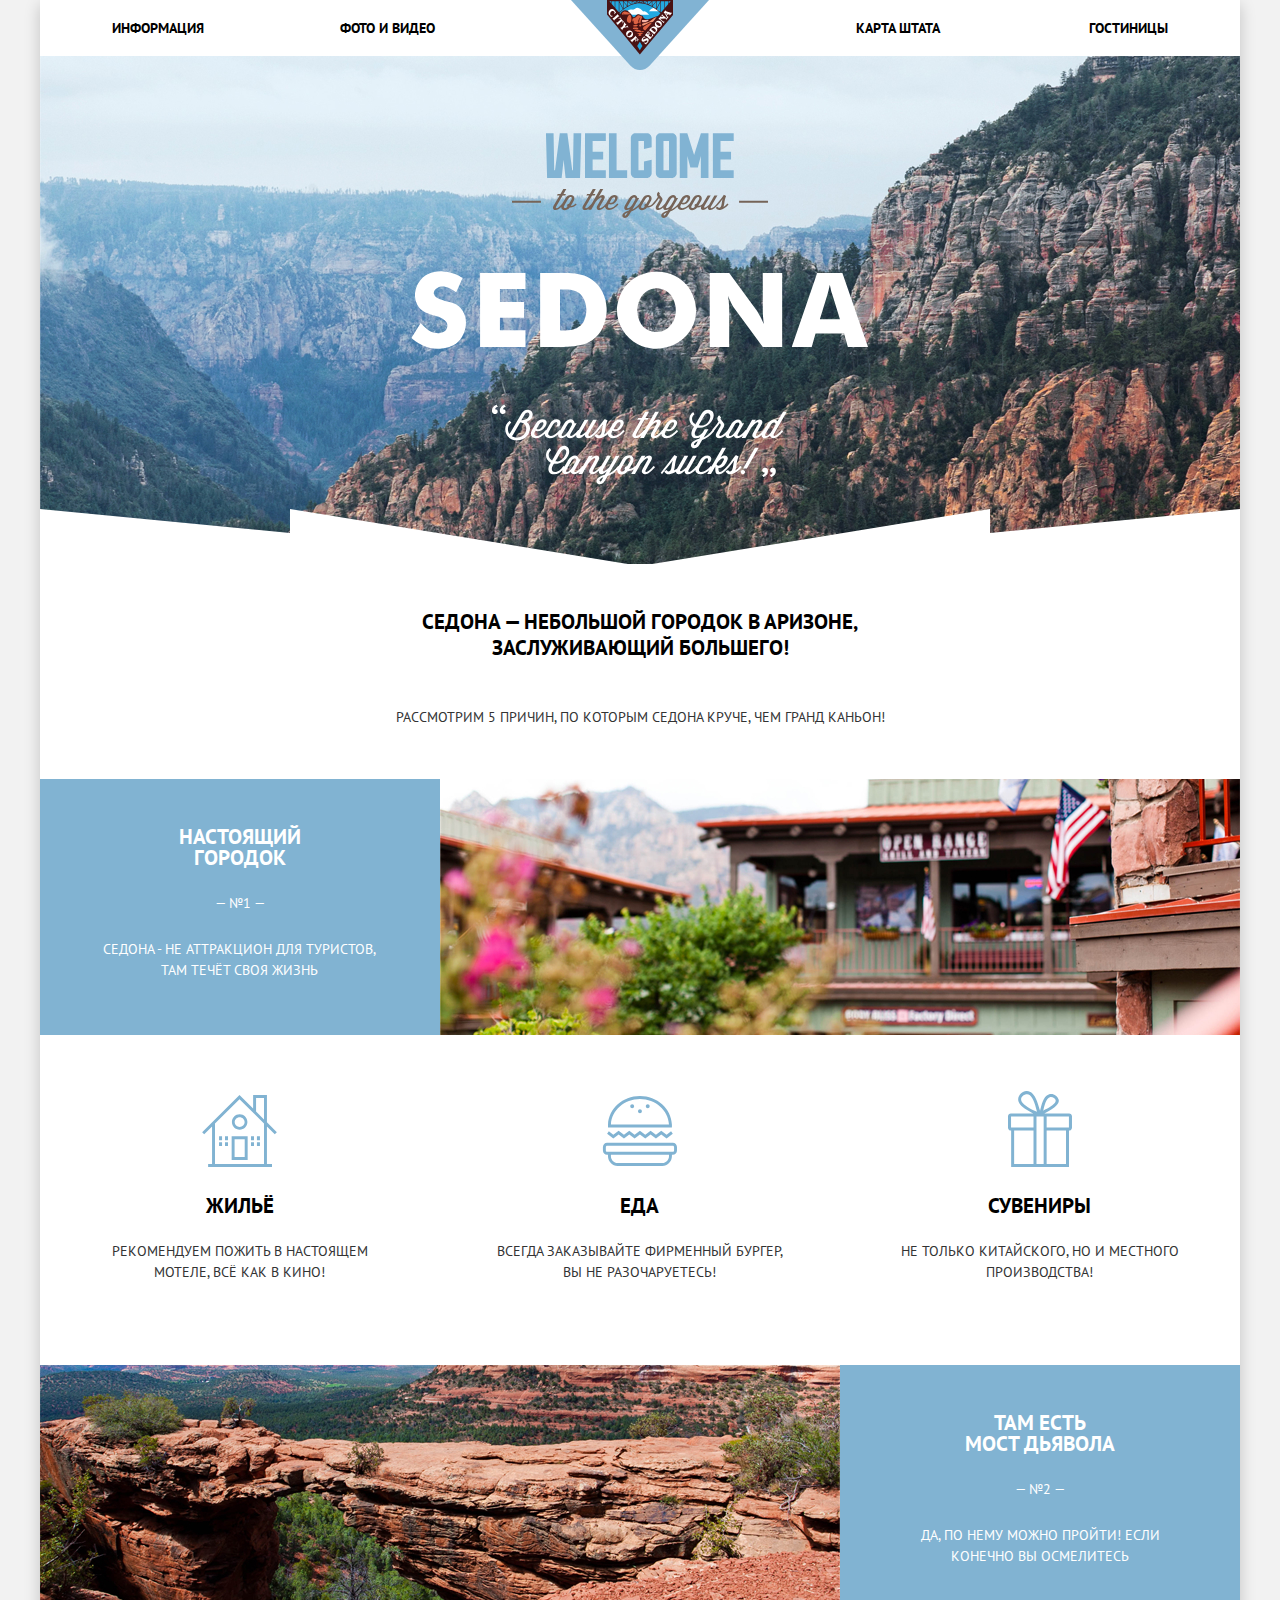
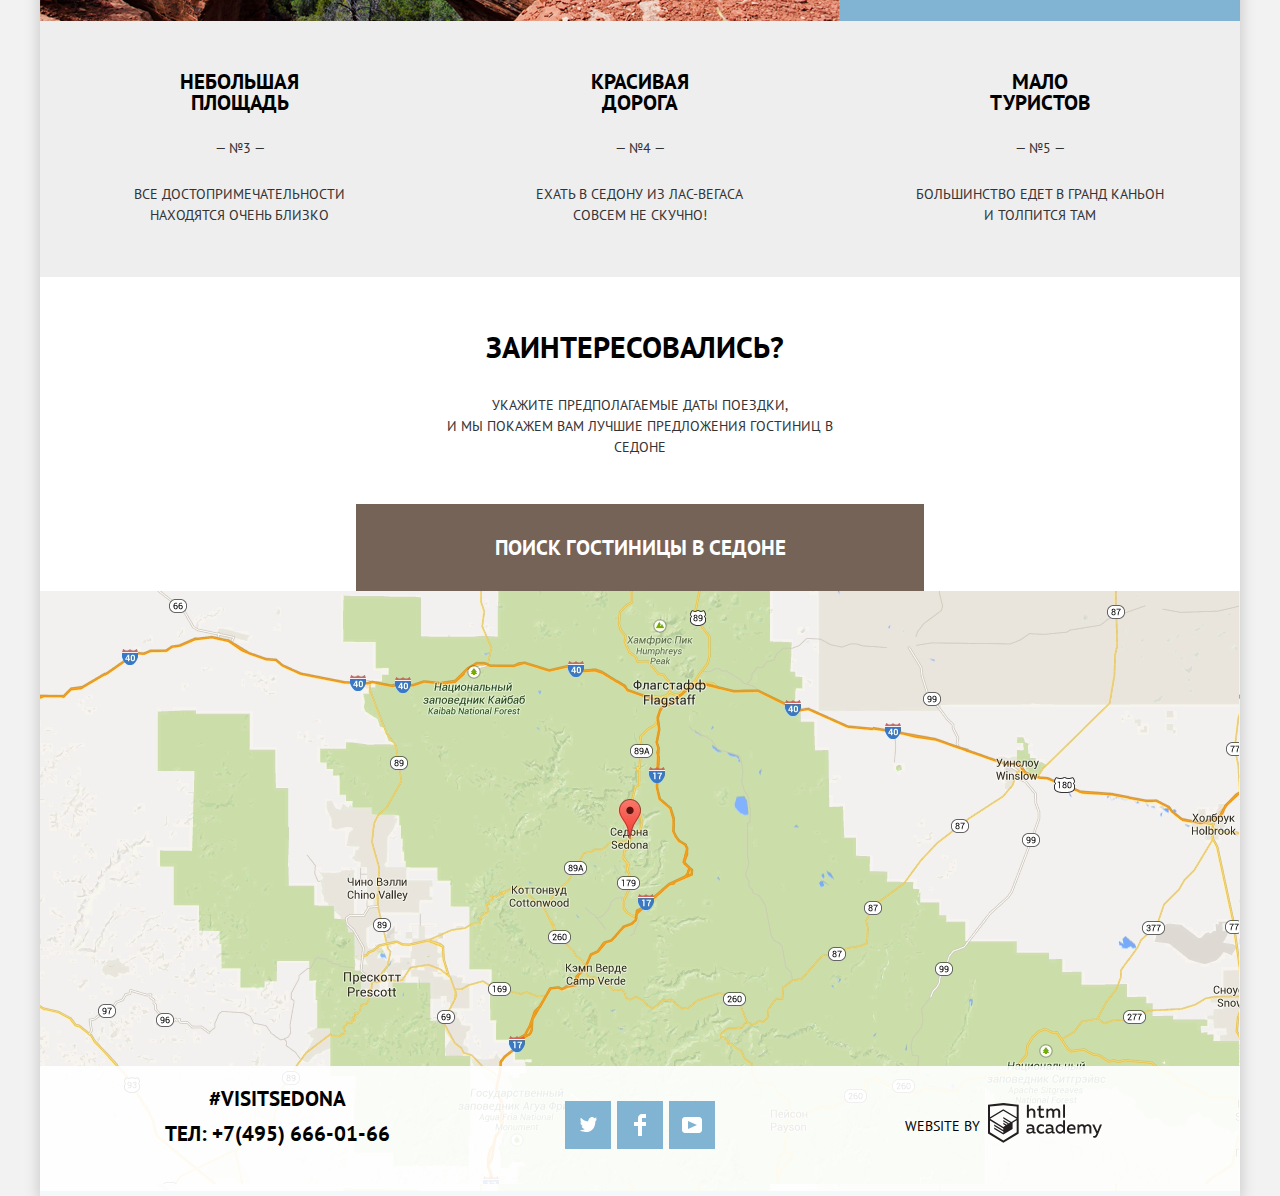
==== commit be47b06d: "Исправления" ====
--- a/index.html
+++ b/index.html
@@ -6,7 +6,7 @@
     <link rel="icon" href="favicon.ico">
     <link rel="apple-touch-icon" href="img/152.png">
     <link href="css/normalize.min.css" rel="stylesheet">
-    <link href="css/style.css" rel="stylesheet">
+    <link href="css/style.min.css" rel="stylesheet">
   </head>
 
   <body class="container">
--- a/css/style.min.css
+++ b/css/style.min.css
@@ -0,0 +1 @@
+@font-face{font-family:"PT Sans";src:url(../fonts/ptsans.woff2) format("woff2"),url(../fonts/ptsans.woff) format("woff");font-weight:400;font-style:normal}@font-face{font-family:"PT Sans";src:url(../fonts/ptsans-bold.woff2) format("woff2"),url(../fonts/ptsans-bold.woff) format("woff");font-weight:700;font-style:normal}.container{max-width:1200px;margin:0 auto;padding:0;box-sizing:border-box;text-align:center;box-shadow:0 5px 15px rgba(0,1,1,.2);font-family:"PT Sans",Arial,sans-serif;font-size:14px;line-height:21px;font-weight:700;color:var(--basic-black);text-transform:uppercase;background-color:var(--basic-lightblue);background-image:url(../img/index-background.jpg);background-position-y:56px;background-repeat:no-repeat}.main-header{min-height:551px;background-image:url(../img/welcome.svg);background-repeat:no-repeat;background-position:center;background-position-y:133px;min-height:564px}.main-header-logo{position:absolute;left:50%;transform:translateX(-50%);margin:0;padding:0}.main-content{background-color:var(--basic-white)}.catalog-container{background-image:none}.catalog-container .main-navigation::after{display:none}.catalog-header{background-image:none;min-height:100%}a{text-decoration:none;margin:0;padding:0}img{max-width:100%;height:auto;object-fit:cover}.page{height:100%;background-color:var(--basic-lightgrey)}.catalog-page{min-height:100%}.hidden{position:absolute;width:1px;height:1px;margin:-1px;border:0;padding:0;white-space:nowrap;clip-path:inset(100%);clip:rect(0 0 0 0);overflow:hidden}:root{--basic-white:#ffffff;--basic-lightblue:#81b3d2;--basic-dark:#766357;--basic-grey:#eeeeee;--basic-lightgrey:#f2f2f2;--basic-black:#000000;--special-extra-lightblue:#669ec0;--special-deep-lightblue:#5496bd;--special-extra-dark:#604e43;--special-deep-dark:#503e33;--special-extra-lightgrey:#ebebeb;--special-deep-lightgrey:#e5e5e5;--special-neutral:#a9a9a9;--special-black:#333333;--special-darkgrey:#6a6a6a;--special-lightgrey:#cacaca;--special-deep-grey:#666666}.main-definition{font-size:21px;line-height:26px;padding:0 365px;padding-top:44.5px;margin:0;margin-bottom:29px}.main-description{color:var(--special-black);font-weight:400;padding-bottom:51px;padding-top:17px;margin:0}.main-navigation{position:relative;font-size:14px;line-height:26px;color:var(--basic-black);background-color:var(--basic-white)}.main-navigation::after{content:" ";background-image:url(../img/cutter.svg);position:absolute;width:100%;height:57px;top:509px;left:0;right:0;bottom:0}.site-navigation{display:flex;flex-direction:row;flex-wrap:wrap;list-style:none;margin:0;padding:0;padding-top:15px;padding-bottom:15px;background-color:var(--basic-white)}.site-navigation a{color:var(--basic-black)}.site-navigation a:hover{color:var(--basic-lightblue)}.site-navigation a:active{color:var(--special-neutral)}.site-navigation .active{color:var(--basic-dark)}.site-navigation-item{width:25%;box-sizing:border-box}.site-navigation-item:nth-child(1){text-align:left;padding-left:72px}.site-navigation-item:nth-child(2){text-align:left}.site-navigation-item:nth-child(3){text-align:right}.site-navigation-item:nth-child(4){text-align:right;padding-right:72px}.site-navigation-item:nth-child(5){text-align:left;padding-left:72px}.site-navigation-item:nth-child(6){text-align:left}.site-navigation-item:nth-child(7){text-align:right}.site-navigation-item:nth-child(8){text-align:right;padding-right:72px}.features-list{list-style:none;display:grid;grid-template-columns:33.33% 33.33% 33.34%;margin:0;padding:0}.feature-item h3{font-size:21px;color:var(--basic-white);margin:0 auto;padding:0;max-width:150px;padding-top:47px}.feature-item{background-color:var(--basic-lightblue);color:var(--basic-white);font-size:14px;font-weight:400;text-align:center}.first{grid-column:1/-1;display:flex;flex-direction:row;flex-wrap:wrap;align-items:flex-start}.second{grid-column:1/-1;display:flex;flex-direction:row;flex-wrap:wrap;align-items:flex-start}.feature-description{width:33.33%}.feature-image{flex-grow:1;width:66.67%}.feature-number{margin:0;padding:0;padding-top:25px}.feature-clarification{margin:0;padding:0;padding:25px 49px}.second .feature-description{order:2}.feature-item-no-pic h3{font-size:21px;color:var(--basic-black);margin:0 auto;padding:0;max-width:150px}.feature-item-no-pic{background-color:var(--basic-grey);color:var(--special-black);font-size:14px;font-weight:400;height:256px;box-sizing:border-box;padding-top:50px}.feature-item-no-pic .feature-clarification{padding-left:71px;padding-right:71px}.subfeatures-list{list-style:none;background-color:var(--basic-white);display:grid;grid-template-columns:1fr 1fr 1fr;margin:0;padding:0}.subfeatures-item h3{font-size:21px;color:var(--basic-black);margin:0 auto;padding:0;padding-top:160px;max-width:150px}.subfeatures-item{color:var(--special-black);font-size:14px;font-weight:400;padding:0;margin:0}.subfeatures-item .feature-clarification{padding-bottom:82px}.housing{background-image:url(../img/icon-1.svg);background-repeat:no-repeat;background-position:center 60px}.food{background-image:url(../img/icon-2.svg);background-repeat:no-repeat;background-position:center 61px}.souvenirs{background-image:url(../img/icon-3.svg);background-repeat:no-repeat;background-position:center 55px}.hotel{display:flex;flex-direction:column;align-items:center;padding-top:58px;position:relative;color:var(--special-black);font-size:14px;font-weight:700}.hotel-interest{margin:0;padding-right:11px;margin-bottom:36px;color:var(--basic-black);font-size:30px;line-height:24px}.clarification{margin:0;font-weight:400;width:435px;margin-bottom:43px}.hotel-search{background-color:var(--basic-dark);color:var(--basic-white);font-size:21px;line-height:26px;width:568px;margin-top:3px;padding-left:0;padding-right:0;padding-top:31px;padding-bottom:30px;box-sizing:border-box}.hotel-search:hover{background-color:var(--special-extra-dark);color:var(--basic-white);font-size:21px;line-height:26px}.hotel-search:focus{background-color:var(--special-deep-dark);color:var(--basic-white);font-size:21px;line-height:26px;mix-blend-mode:normal;opacity:.3}.hotel-form{display:flex;flex-direction:column;color:var(--basic-black);box-shadow:0 7px 15px rgba(0,1,1,.15);background-color:var(--basic-white);position:absolute;top:100%;left:50%;transform:translateX(-50%);z-index:1;padding-left:55px;padding-right:55px;padding-top:55px;padding-bottom:55px;box-sizing:border-box;width:568px}.hotel-form-hide{display:none}.hotel-form-show{display:flex;animation:bounce .6s}.hotel-form-error{animation:shake .6s}.hotel-form .hotel-field{margin:0;display:flex;flex-direction:row;flex-wrap:nowrap;align-items:center;justify-content:space-between;margin-bottom:29px}.hotel-form .hotel-field:nth-child(3){margin-bottom:55px}.hotel-label-children{margin-left:12px}.hotel-field label{max-width:110px}.hotel-input-date{border:none;text-transform:inherit;color:var(--basic-black);font-weight:700;background-color:var(--basic-lightgrey);border:2px solid var(--basic-lightgrey);width:346px;height:38px;box-sizing:border-box;padding-left:11px;padding-right:40px}.hotel-input-date::placeholder{color:var(--basic-black)}.hotel-input-date:hover{background-color:var(--special-extra-lightgrey)}.hotel-input-date:focus{background-color:var(--basic-white);border:2px solid var(--special-deep-lightgrey);outline:0}.hotel-form-field{position:relative}.hotel-calendar{position:absolute;top:50%;right:3px;transform:translateY(-50%);border:none;background-color:transparent}.hotel-calendar:hover path{fill:var(--basic-black)}.hotel-calendar:focus{outline:0}.hotel-calendar:active path{fill:var(--basic-lightblue)}.hotel-counter-wrapper{position:relative}.hotel-counter-wrapper:nth-of-type(2){margin-left:-12px}.hotel-counter-add{position:absolute;top:auto: 50%;transform:translateY(60%);right:5px;border:none;background-color:transparent}.hotel-counter-add:hover path{fill:var(--basic-black)}.hotel-counter-add:active path{fill:var(--basic-lightblue)}.hotel-counter-del{position:absolute;top:50%;transform:translateY(-65%);left:5px;border:none;background-color:transparent}.hotel-counter-del:hover rect{fill:var(--basic-black)}.hotel-counter-del:active rect{fill:var(--basic-lightblue)}.hotel-input-people{text-align:center;width:114px;height:38px;box-sizing:border-box;border:none;font-weight:700;background-color:var(--basic-lightgrey);padding-left:40px;padding-right:40px}.hotel-input-people::placeholder{color:var(--basic-black)}.hotel-input-people:hover{background-color:var(--special-extra-lightgrey)}.hotel-input-people:focus{background-color:var(--basic-white);border:2px solid var(--special-deep-lightgrey);outline:0}.hotel-find-button{color:var(--basic-white);background-color:var(--basic-lightblue);border:none;padding:16px 181px;font-family:"PT Sans",Arial,sans-serif;font-weight:700;font-size:21px;line-height:26px;width:458px;text-transform:uppercase}.hotel-find-button:hover{background-color:var(--special-extra-lightblue)}.hotel-find-button:focus{background-color:var(--special-deep-lightblue);mix-blend-mode:normal;opacity:.3}.map{margin-bottom:-125px;background-image:url(../img/map.png)}.map iframe{border:none}.hotel-filter{color:var(--basic-white);font-weight:400;font-size:14px;line-height:21px;background-color:var(--basic-lightblue);background-image:url(../img/catalog-background.jpg);background-position:top center;background-repeat:no-repeat;background-size:cover}.hotel-filter-form{display:flex;flex-direction:row;flex-wrap:wrap;text-align:left;padding-left:72px;padding-right:73px;padding-bottom:32px;padding-top:27px}.hotel-fieldset{border:none;padding:0;margin:0}.infrastructure{width:255px}.housing-type{width:260px}.cost-per-day{width:250px;align-items:center;margin-left:auto}.range-filter{padding-top:11px}.price-controls{display:flex;justify-content:flex-start;border:2px solid var(--basic-white);width:317px;position:relative;box-sizing:border-box}.price-controls::before{content:"";position:absolute;left:50%;top:7px;width:2px;height:22px;background-image:url(../img/delimiter.svg)}.price-controls label{padding-top:5px;padding-bottom:7px}.min-price{padding-left:68px}.max-price{padding-left:60px}.price-controls input{width:60px;border:none;background-color:transparent}.price-controls input::placeholder{color:var(--basic-white)}.range-controls{padding-top:20px;position:relative}.range-controls .scale{height:2px;background:rgba(255,255,255,.3)}.range-controls .bar{width:70%;height:2px;background:var(--basic-white)}.range-controls .toggle{position:absolute;top:11px;left:0;width:4px;height:4px;padding:0;border:8px solid var(--basic-white);background-color:var(--special-neutral);border-radius:50%;box-shadow:0 2px 1px 0 var(--special-neutral)}.range-controls .toggle:hover{top:9px;border-width:10px}.range-controls .toggle-min{left:0}.range-controls .toggle-max{left:238px}.hotel-filter-legend{font-weight:700;font-size:16px}.hotel-filter-feature-list{list-style:none;margin:0;padding:0}.hotel-filter-feature-list li{padding-top:25px;padding-left:39px}.filter-option label{position:relative;display:block;cursor:pointer;user-select:none;font-size:14px;line-height:21px}.filter-input-checkbox+label::before{content:"";position:absolute;left:-39px;top:0;width:18px;height:18px;border:2px solid var(--basic-white);border-radius:5px}.filter-input-checkbox:focus+label::before{outline:2px solid #000}.filter-input-checkbox:disabled+label::before{content:"";position:absolute;left:-39px;top:0;width:18px;height:18px;border:2px solid var(--special-darkgrey);border-radius:5px}.filter-input-checkbox:checked+label::after{content:"";position:absolute;top:0;left:-36px;width:23px;height:23px;background-image:url(../img/select.svg);background-repeat:no-repeat}.filter-input-checkbox:checked:disabled+label::after{content:"";position:absolute;top:0;left:-36px;width:23px;height:23px;background-image:url(../img/select-dark.svg);background-repeat:no-repeat}.hotel-show{background-color:transparent;color:var(--basic-white);border:2px solid var(--basic-white);width:137px;height:36px;font-family:"PT Sans",Arial,sans-serif;font-weight:400;font-size:14px;line-height:21px;text-transform:uppercase;margin-top:33px;margin-left:85px}.hotel-show:hover{color:var(--basic-black);background-color:var(--basic-white)}.hotel-results{display:grid;grid-template-columns:1fr 1fr;background:var(--basic-white)}.hotel-results-found{margin:0;padding:0;padding-top:29px;font-size:21px;line-height:26px;text-align:left;padding-left:73px}.sort-menu{grid-column:1/-1;display:flex;justify-content:flex-start;padding-right:73px}.button-up{margin-right:11px;margin-top:35px;border:none;background:0 0;cursor:pointer}.button-up path{fill:var(--special-lightgrey)}.button-up:hover path{fill:var(--basic-black)}.button-up:focus{outline:0}.button-up:focus svg{outline:2px solid #000}.button-up:active path{fill:var(--basic-lightblue)}.button-down{margin-top:35px;border:none;background:0 0;cursor:pointer}.button-down path{fill:var(--basic-lightblue)}.button-down:hover path{fill:var(--basic-black)}.button-down:focus{outline:0}.button-down:focus svg{outline:2px solid #000}.button-down:active path{fill:var(--basic-lightblue)}.hotel-results-sort{list-style:none;margin:0;padding:0;padding-left:46px;padding-top:29px;padding-bottom:34px;display:flex;flex-direction:row;flex-grow:1;justify-content:flex-start}.sort-by{margin:0;padding:0;font-weight:400;font-size:12px;line-height:18px}.hotel-results-sort li:first-child{margin-left:0}.price{margin-left:40px;color:var(--basic-lightblue)}.category{margin-left:34px;border-bottom:1px dashed var(--basic-black);color:var(--basic-black);mix-blend-mode:normal;opacity:.3}.category:hover{border-bottom:1px dashed var(--basic-lightblue);color:var(--basic-lightblue);opacity:1}.category:focus{border-bottom:none;color:var(--basic-black);opacity:1}.hotel-results-list{list-style:none;margin:0;padding:0;grid-column:1/-1}.hotel-results-item{font-size:14px;line-height:21px;font-weight:400;border:1px solid var(--special-deep-lightgrey);margin:0;padding:0;padding-left:73px;padding-bottom:33px;display:flex;flex-direction:row;justify-content:flex-start;align-items:flex-end;box-sizing:border-box}.hotel-results-item article{text-align:left;margin:0;padding:0;padding-left:29px;padding-top:21px;flex-grow:1;box-sizing:border-box}.hotel-prestige{text-align:right;margin:0;padding:0;padding-right:70px;display:flex;flex-direction:column;align-items:flex-end;position:relative;display:block;box-sizing:border-box}.hotel-rating{margin:0;padding:0;background-color:var(--basic-lightgrey);color:var(--special-deep-grey);padding:3px 15px}.hotel-stars{margin:0;padding:0;color:var(--basic-white);padding-bottom:50px}.hotel-results-item:first-of-type .hotel-prestige::before{content:"";position:absolute;background-image:url(../img/star.svg);background-repeat:space;width:89px;height:17px;left:23px;top:10px}.hotel-results-item:nth-of-type(2) .hotel-prestige::before{content:"";position:absolute;background-image:url(../img/star.svg);background-repeat:space;width:64px;height:17px;left:48px;top:10px}.hotel-results-item:nth-of-type(3) .hotel-prestige::before{content:"";position:absolute;background-image:url(../img/star.svg);background-repeat:space;width:40px;height:17px;left:72px;top:10px}.hotel-header{font-size:21px;line-height:26px;margin:0;padding:0}a .hotel-header{color:var(--basic-black)}a .hotel-header:hover{color:var(--basic-lightblue)}a .hotel-header:active{color:var(--basic-lightgrey)}.hotel-results-wrapper{padding-top:8px;padding-bottom:20px;display:flex;flex-direction:row;align-items:center;justify-content:flex-start}.hotel-type{margin:0;padding:0;text-align:left;width:114px}.hotel-price{margin:0;padding:0;width:96px;text-align:left}.hotel-controls{margin:0;padding:0}.hotel-browse{background-color:var(--basic-lightblue);color:var(--basic-white);font-weight:700;margin:0;padding:0;padding-top:4px;padding-bottom:4px;padding-left:17px;padding-right:17px}.hotel-browse:hover{background-color:var(--special-extra-lightblue)}.hotel-browse:active{background-color:var(--special-deep-lightblue);mix-blend-mode:normal;opacity:.3}.hotel-book{background-color:var(--basic-dark);color:var(--basic-white);font-weight:700;margin:0;padding:0;padding-top:4px;padding-bottom:4px;padding-left:17px;padding-right:17px}.hotel-book:hover{background-color:var(--special-extra-dark)}.hotel-book:active{background-color:var(--special-deep-dark);mix-blend-mode:normal;opacity:.3}.main-footer{display:flex;flex-direction:row;flex-wrap:wrap;align-items:flex-start;justify-content:space-between;background:rgba(255,255,255,.9);position:relative;z-index:1;padding-left:56px;padding-right:55px;padding-top:20px;padding-bottom:45px;box-sizing:border-box}.catalog-footer{background-color:var(--basic-white);background-image:none}.footer-contacts{color:var(--basic-black);font-size:21px;line-height:26px;box-sizing:border-box;width:33.33%}.hashtag{margin:0;margin-bottom:9px}.telephone{margin:0}.footer-contacts a{color:var(--basic-black);text-decoration:none}.footer-socials{margin:0;padding:0;box-sizing:border-box;width:33.33%}.footer-socials ul{list-style:none;margin:0;padding:0;display:flex;flex-wrap:wrap;grid-gap:6px;justify-content:center;flex-direction:row;align-items:center;padding-top:15px}.social-button{display:flex;justify-content:center;align-items:center;width:46px;height:48px;background-color:var(--basic-lightblue);color:var(--basic-white);text-decoration:none}.social-button:hover{background-color:var(--special-extra-lightblue)}.social-button:focus{background-color:var(--special-deep-lightblue);mix-blend-mode:normal;opacity:.3}.footer-copyright{display:flex;flex-direction:row;align-items:center;justify-content:center;font-size:14px;font-weight:400;line-height:26px;box-sizing:border-box;width:33.33%;margin:0;padding-top:16px}.footer-copyright a{color:var(--basic-black)}.footer-copyright a:hover{color:var(--basic-lightblue)}.footer-copyright a:focus{color:var(--special-lightgrey)}.footer-copyright-logo{padding-left:8px}.footer-copyright-logo:hover path{fill:var(--basic-lightblue)}.footer-copyright-logo:active path{fill:var(--special-lightgrey)}@keyframes bounce{from{transform:translateX(-50%) translateY(-60px);opacity:0}to{transform:translateX(-50%) translateY(0);opacity:1}}@keyframes shake{0%,100%{transform:translateX(-50%) translateX(0)}10%,30%,50%,70%,90%{transform:translateX(-50%) translateX(-10px)}20%,40%,60%,80%{transform:translateX(-50%) translateX(10px)}}
